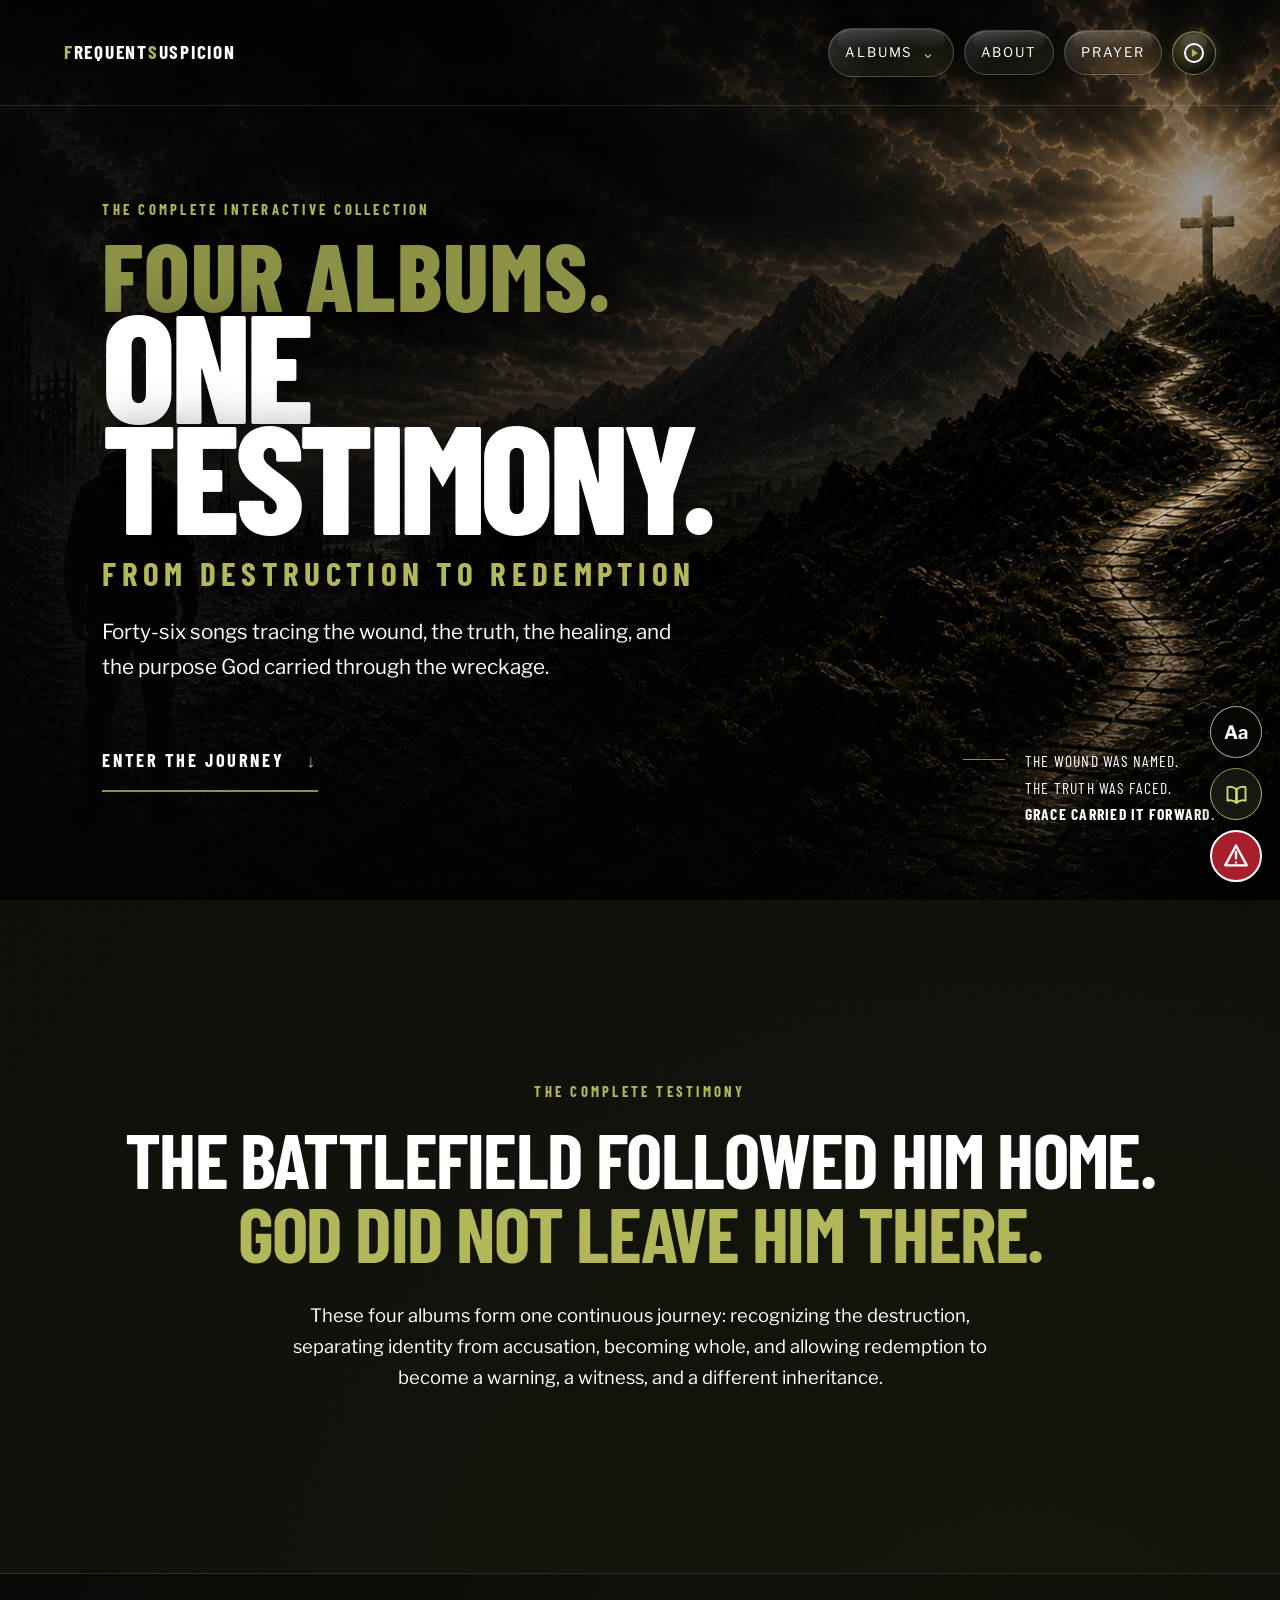
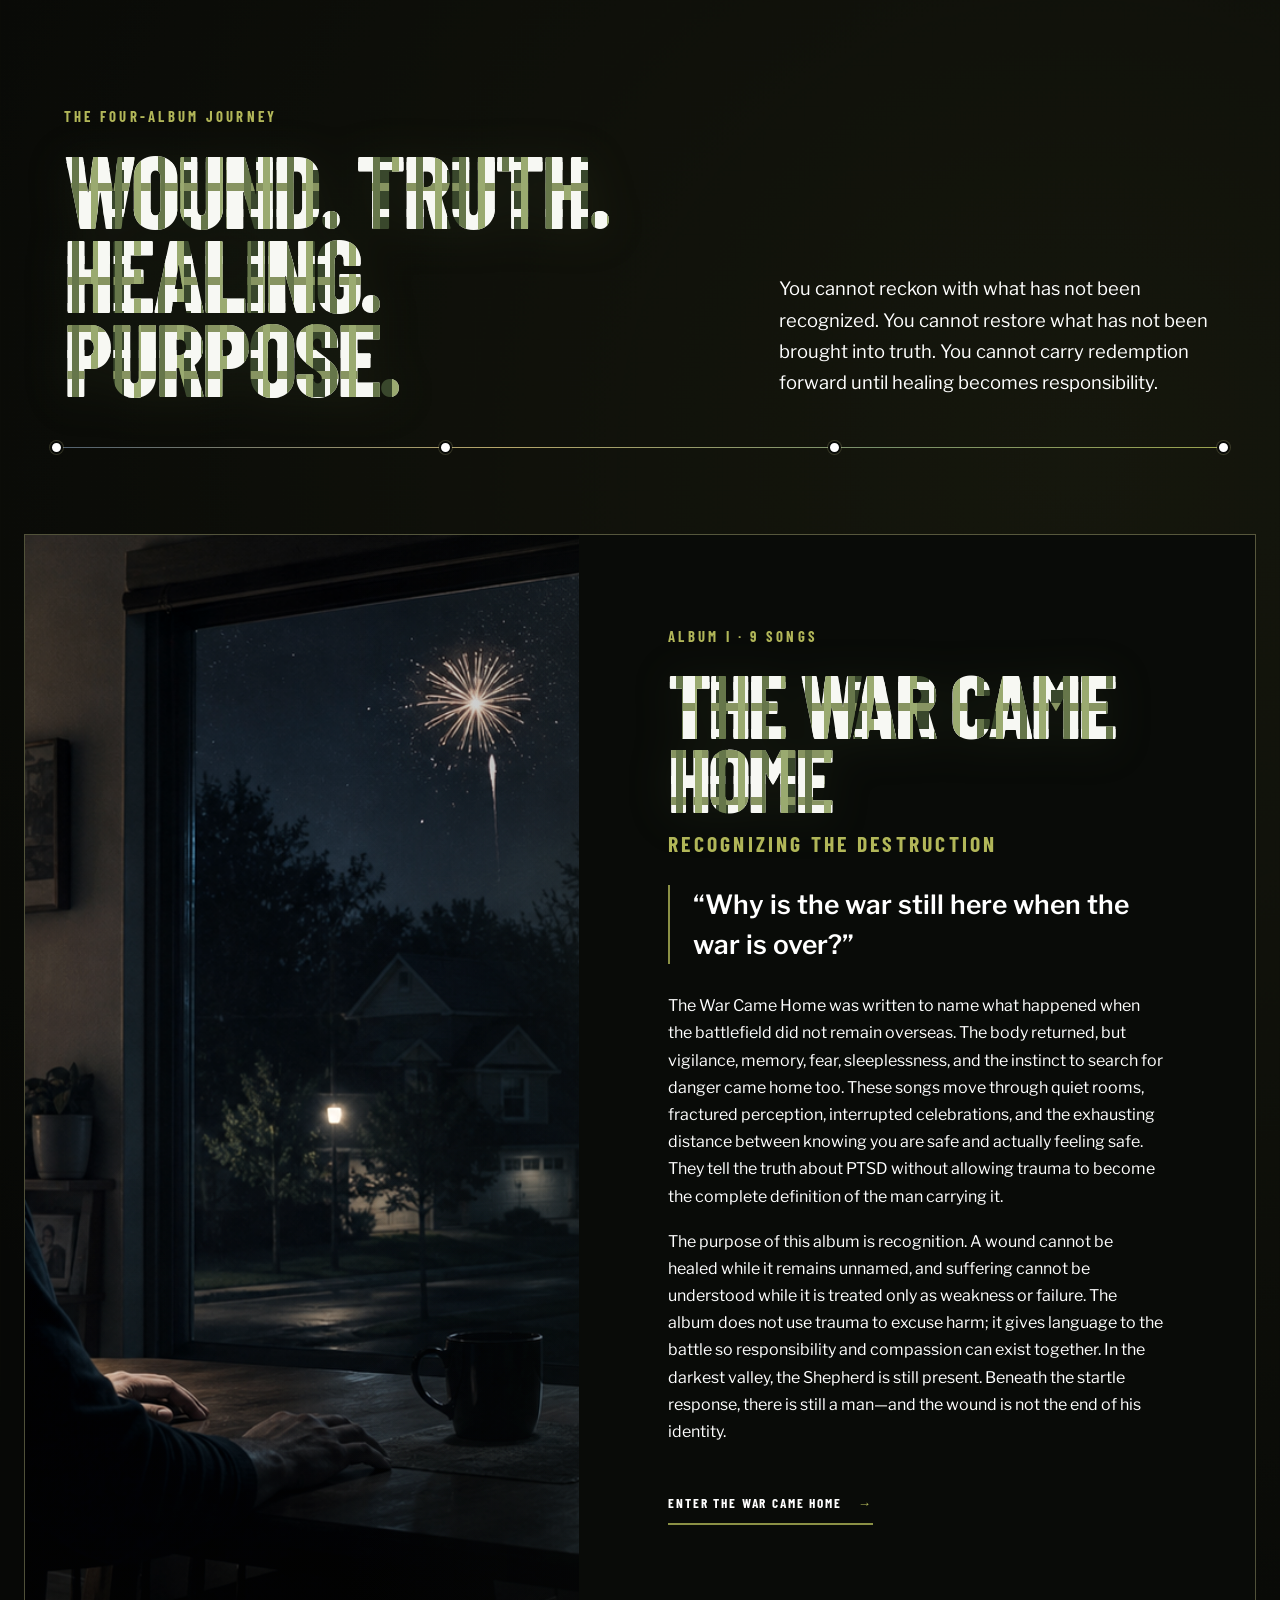
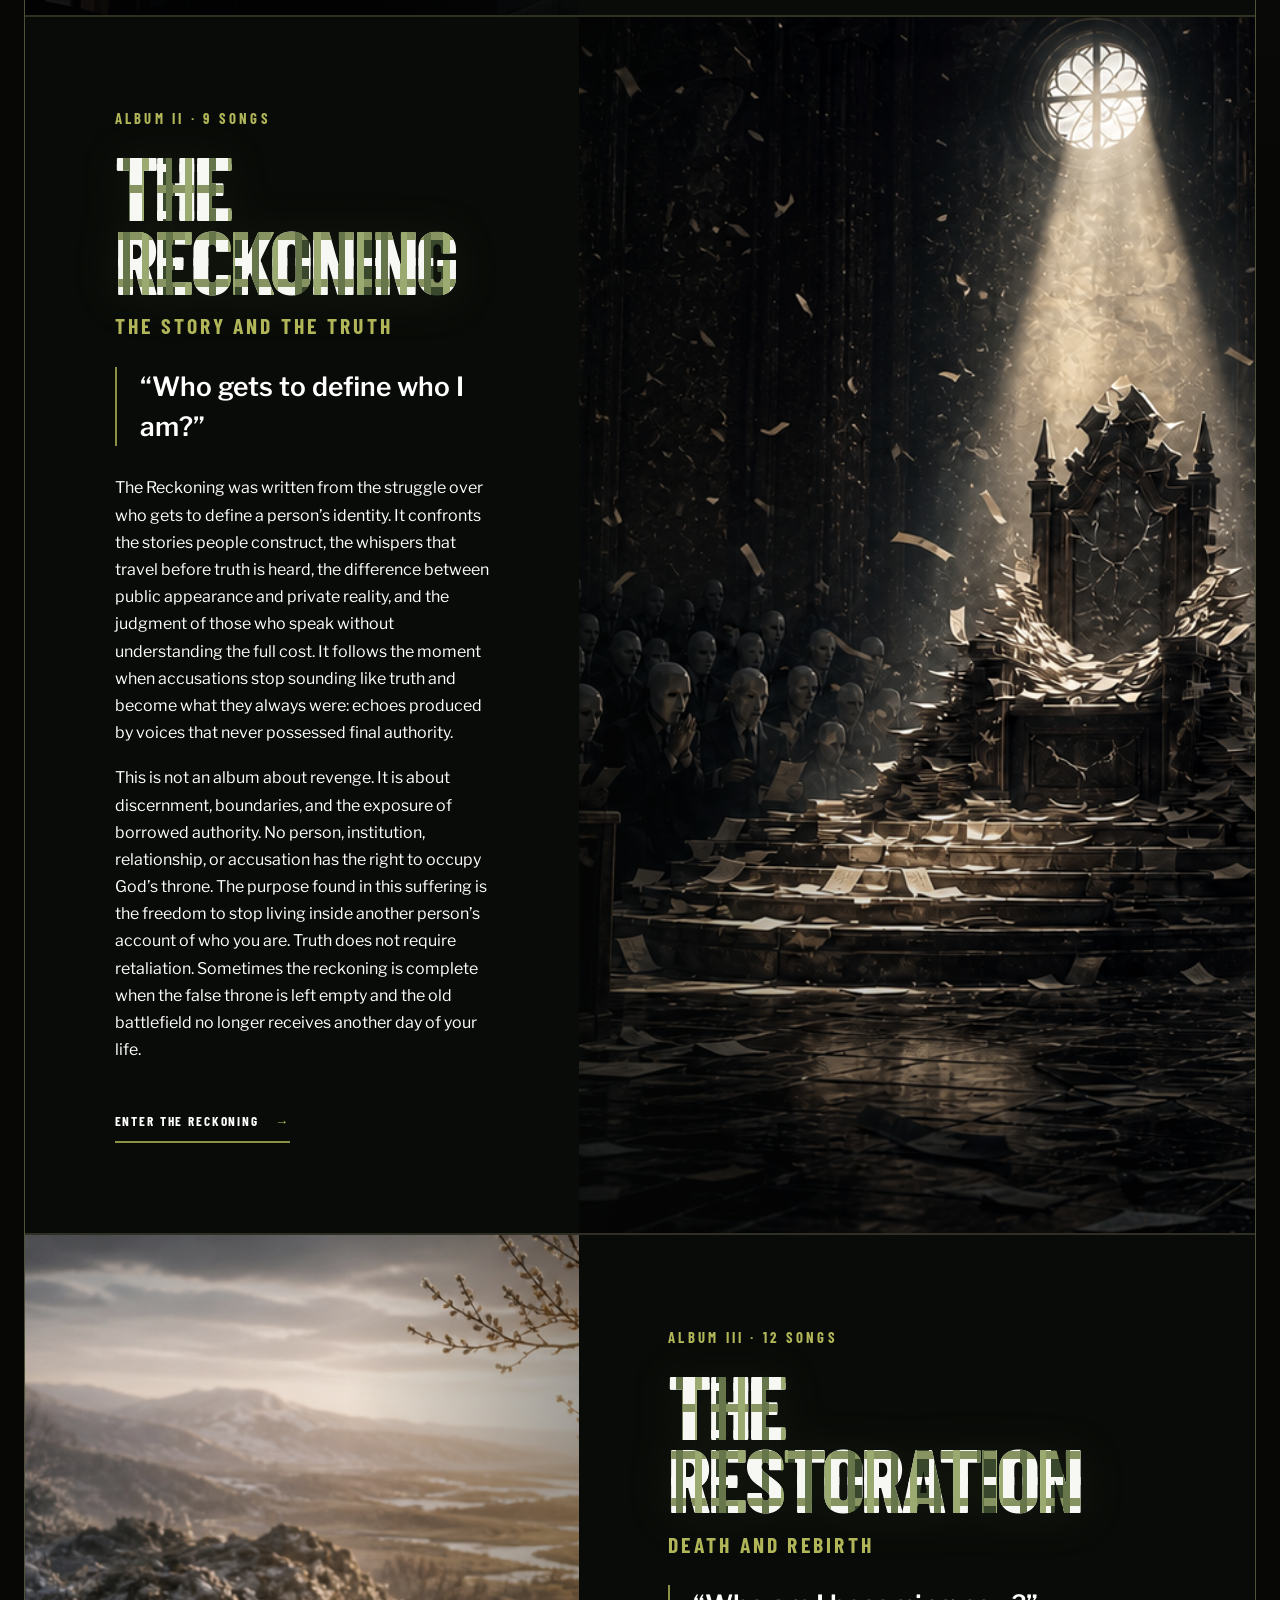
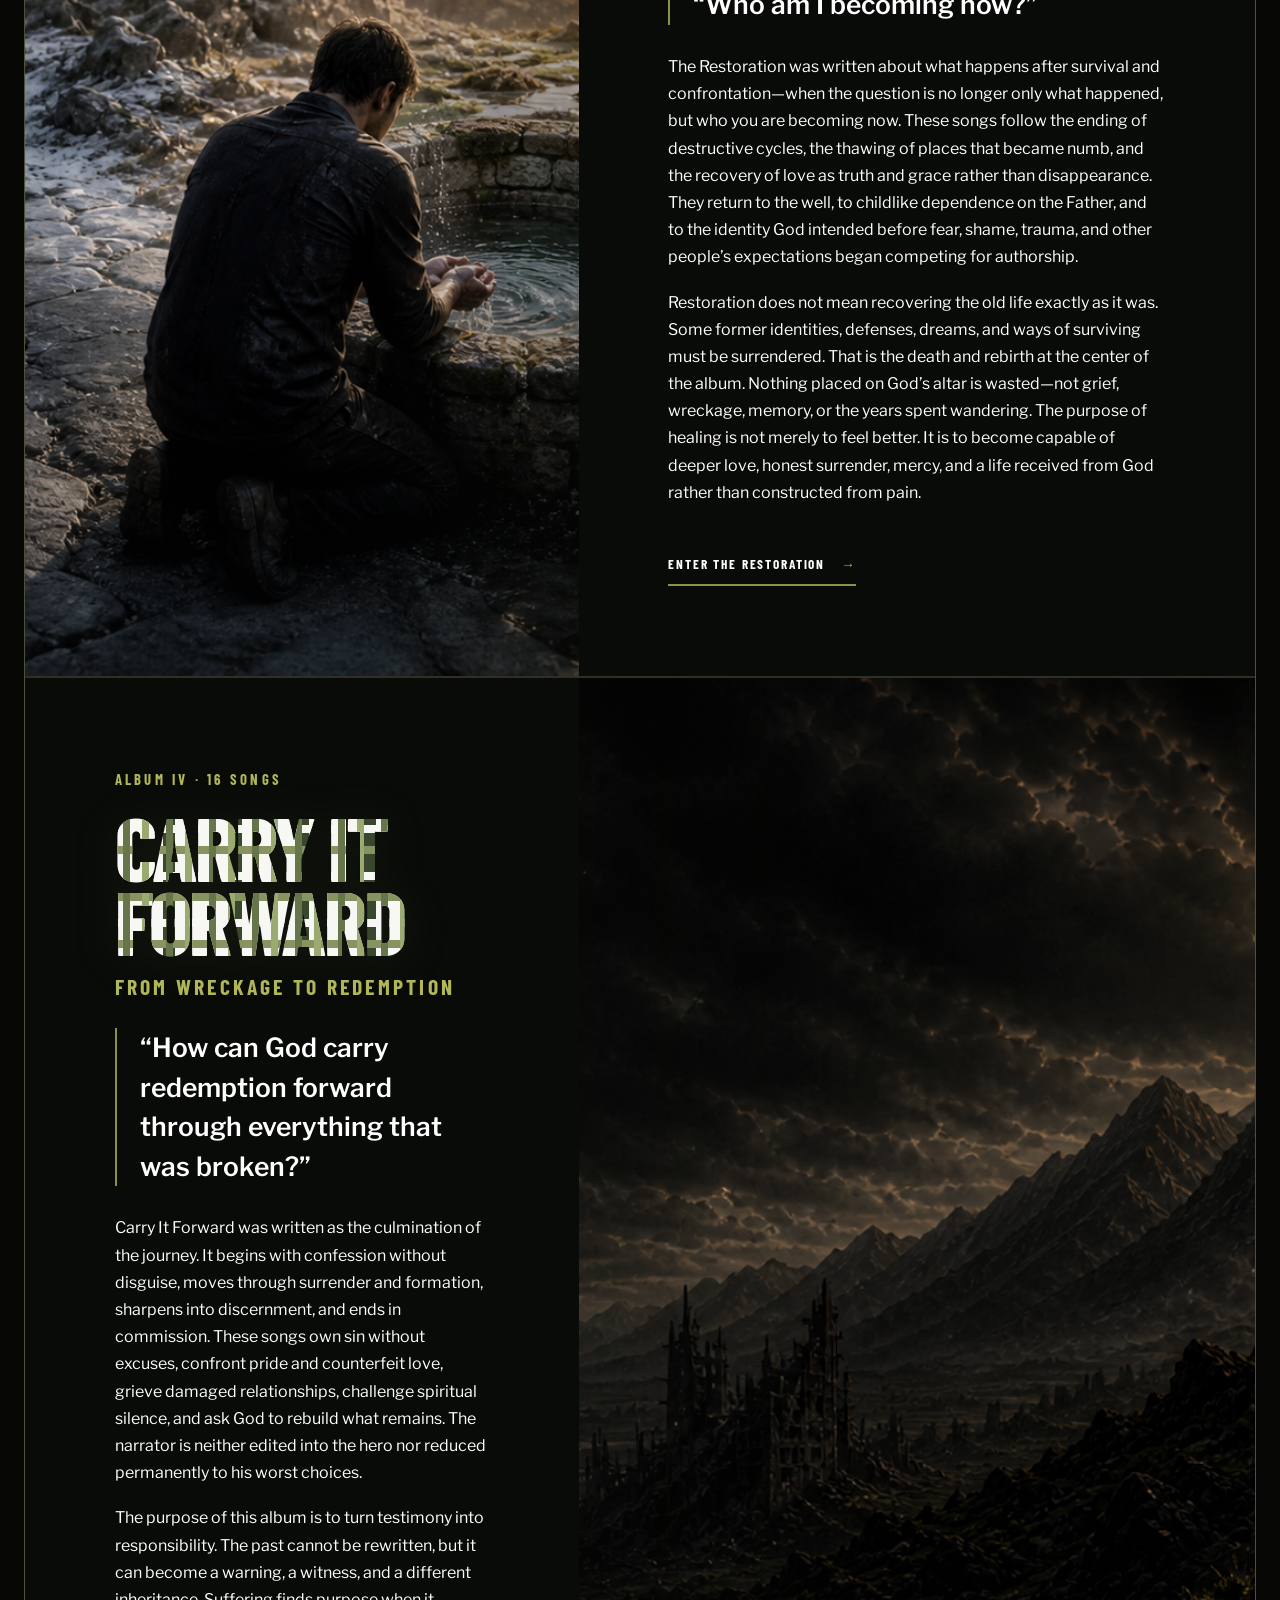
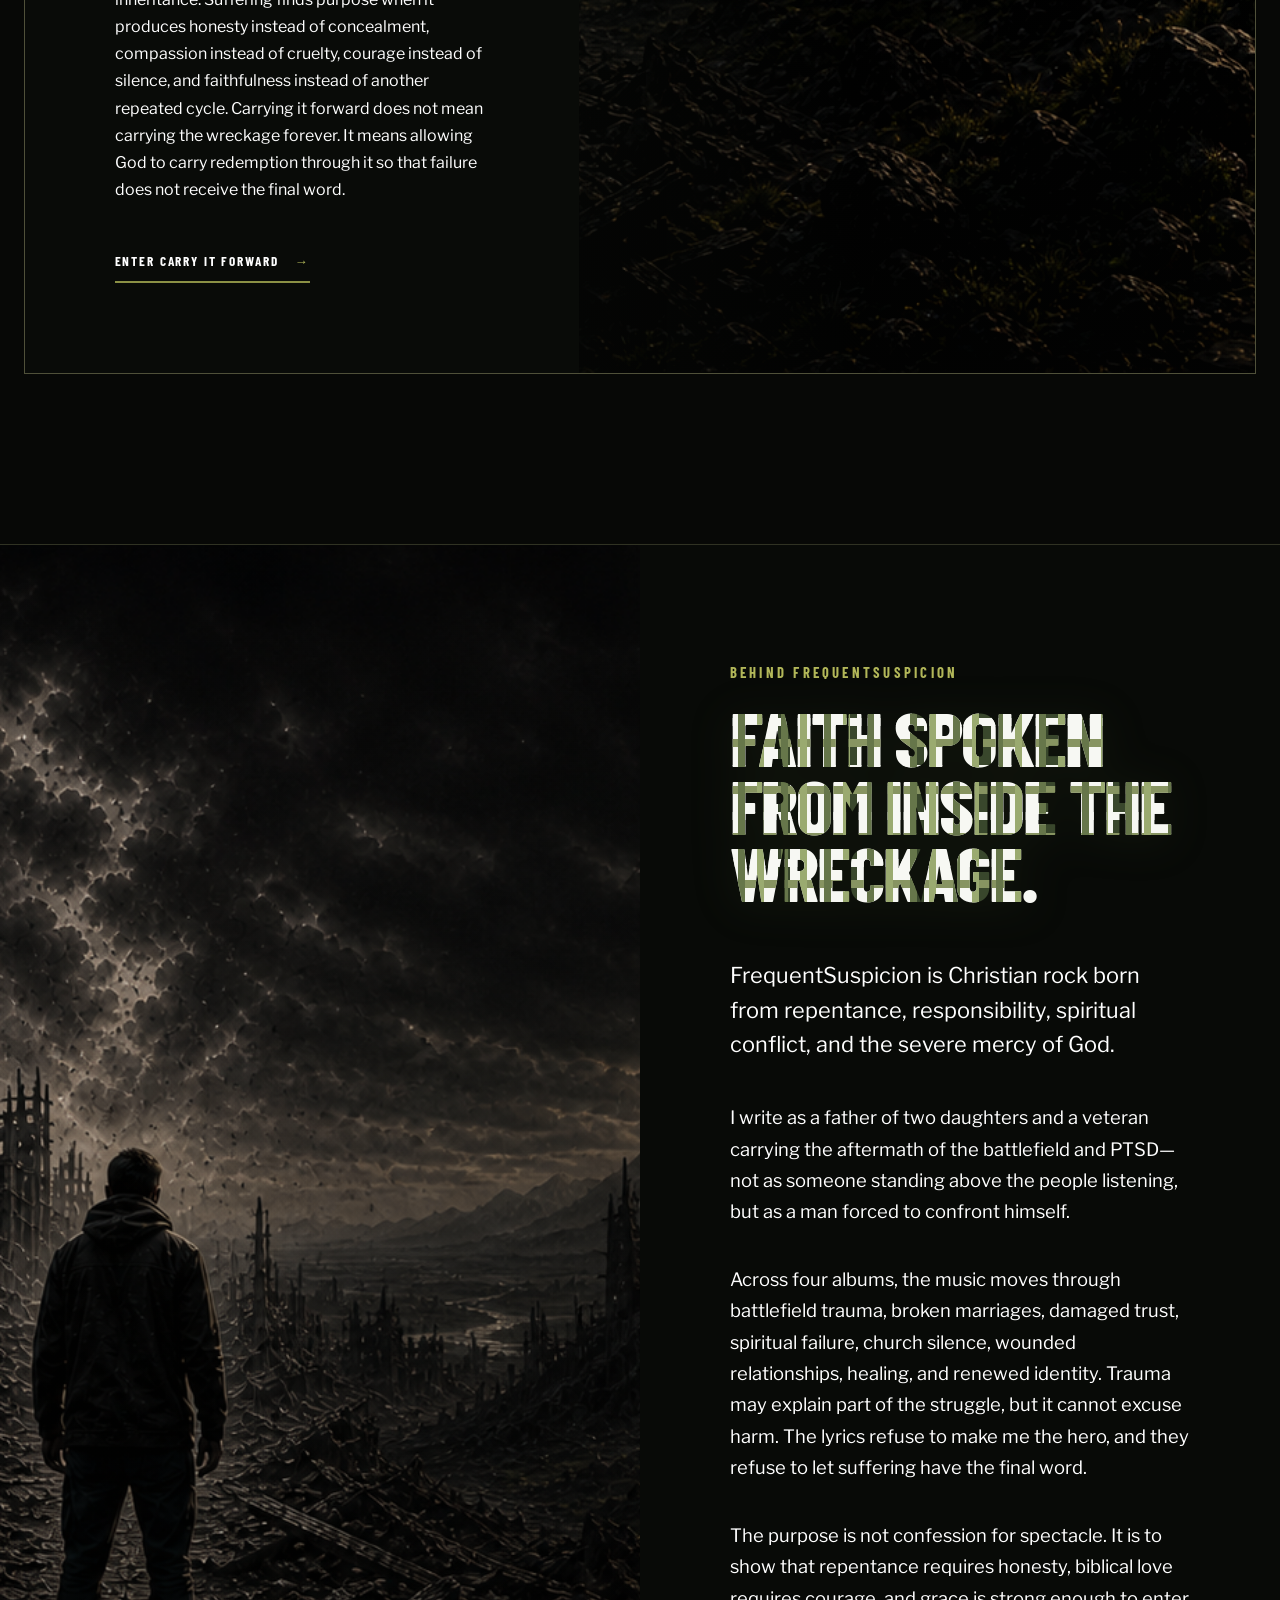
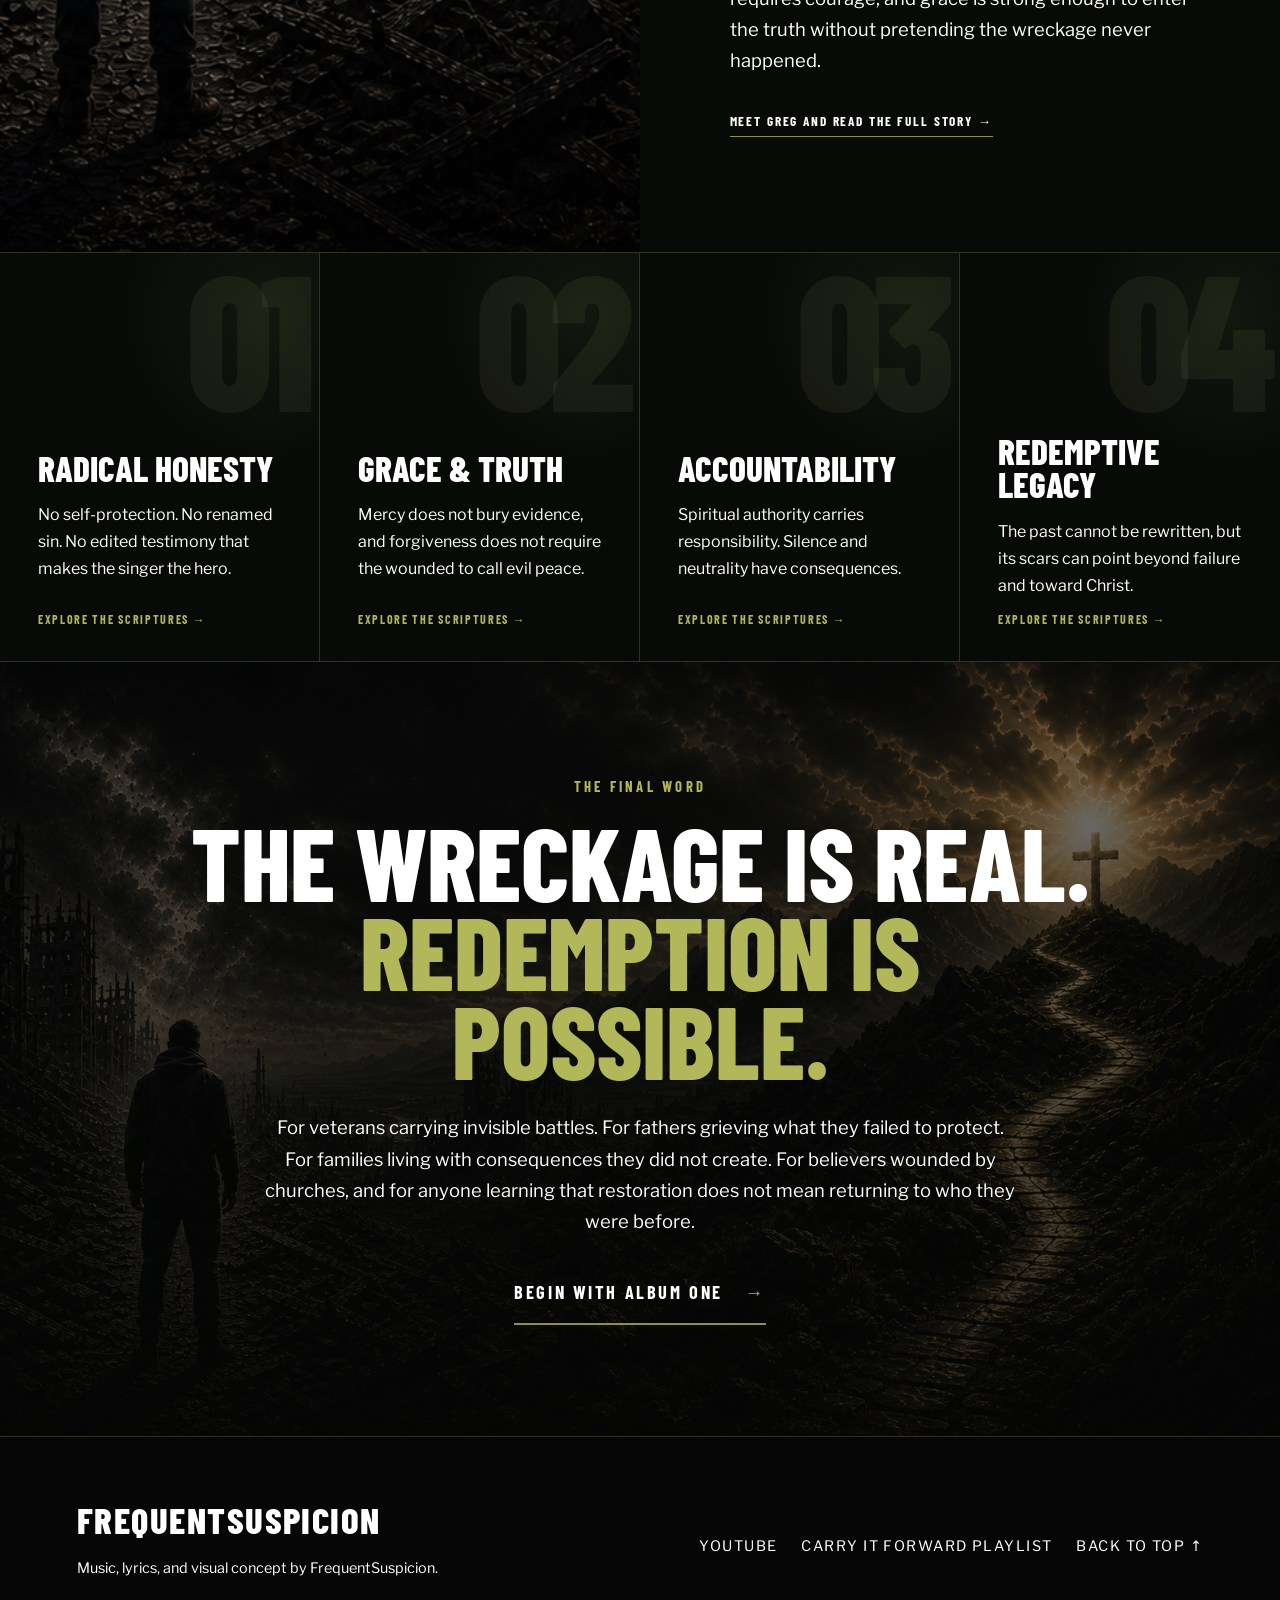
==== index.html @ fa533a35 "Add interactive Scripture pillars and camo typography" ====
<!doctype html>
<html lang="en">
<head>
  <meta charset="utf-8">
  <meta name="viewport" content="width=device-width, initial-scale=1, viewport-fit=cover">
  <!-- Google tag (gtag.js) -->
  <script async src="https://www.googletagmanager.com/gtag/js?id=G-CHECHVWGVV"></script>
  <script>
    window.dataLayer = window.dataLayer || [];
    function gtag(){dataLayer.push(arguments);}
    gtag('js', new Date());

    gtag('config', 'G-CHECHVWGVV');
  </script>
  <meta name="theme-color" content="#090b08">
  <meta name="mobile-web-app-capable" content="yes">
  <meta name="apple-mobile-web-app-capable" content="yes">
  <meta name="apple-mobile-web-app-status-bar-style" content="black-translucent">
  <meta name="apple-mobile-web-app-title" content="FrequentSuspicion">
  <meta name="description" content="The complete four-album interactive lyric journey by FrequentSuspicion: 46 songs from destruction and reckoning to restoration and redemption.">
  <meta property="og:type" content="website">
  <meta property="og:url" content="https://edidasken.github.io/frequentsuspicion/">
  <meta property="og:title" content="FrequentSuspicion — Four Albums. One Testimony.">
  <meta property="og:description" content="Watch, listen, and read the complete 46-song journey from the war that came home to a testimony carried forward.">
  <meta property="og:image" content="https://edidasken.github.io/frequentsuspicion/assets/og-four-album-journey.png">
  <meta property="og:image:width" content="1200">
  <meta property="og:image:height" content="640">
  <meta name="twitter:card" content="summary_large_image">
  <meta name="twitter:title" content="FrequentSuspicion — Four Albums. One Testimony.">
  <meta name="twitter:description" content="The complete interactive journey through destruction, truth, restoration, and redemption.">
  <meta name="twitter:image" content="https://edidasken.github.io/frequentsuspicion/assets/og-four-album-journey.png">
  <title>FrequentSuspicion — The Complete Interactive Journey</title>
  <link rel="preconnect" href="https://fonts.googleapis.com">
  <link rel="preconnect" href="https://fonts.gstatic.com" crossorigin>
  <link href="https://fonts.googleapis.com/css2?family=Barlow+Condensed:wght@500;600;700;800&family=Libre+Franklin:ital,wght@0,400;0,500;0,600;1,400&display=swap" rel="stylesheet">
  <link rel="manifest" href="manifest.webmanifest">
  <link rel="apple-touch-icon" href="assets/icons/apple-touch-icon.png">
  <link rel="icon" type="image/png" sizes="32x32" href="assets/icons/favicon-32.png">
  <link rel="stylesheet" href="styles.css?v=20260807-7">
</head>
<body>
  <div class="grain" aria-hidden="true"></div>

  <header class="hero" id="top">
    <div class="hero-art" aria-hidden="true"></div>
    <nav class="topbar" aria-label="Primary navigation">
      <a class="wordmark" href="#top"><span>F</span>requent<span>S</span>uspicion</a>
      <div class="nav-links">
        <details class="nav-albums">
          <summary>Albums <span aria-hidden="true">⌄</span></summary>
          <div class="nav-album-menu">
            <a href="index.html#journey"><span>Overview</span>Complete Journey</a>
            <a href="album.html#the-war-came-home" data-nav-album="the-war-came-home"><span>Album I</span>The War Came Home</a>
            <a href="album.html#the-reckoning" data-nav-album="the-reckoning"><span>Album II</span>The Reckoning</a>
            <a href="album.html#the-restoration" data-nav-album="the-restoration"><span>Album III</span>The Restoration</a>
            <a href="album.html#carry-it-forward" data-nav-album="carry-it-forward"><span>Album IV</span>Carry It Forward</a>
          </div>
        </details>
        <a href="about.html">About</a>
        <button type="button" data-open-prayer>Prayer</button>
        <a class="youtube-music-icon" href="https://www.youtube.com/@FrequentSuspicion" target="_blank" rel="noreferrer" aria-label="Visit FrequentSuspicion on YouTube" title="Visit FrequentSuspicion on YouTube"><span aria-hidden="true"></span></a>
      </div>
    </nav>

    <div class="hero-copy">
      <p class="eyebrow">The complete interactive collection</p>
      <h1><span>Four Albums.</span>One Testimony.</h1>
      <p class="subtitle">From Destruction to Redemption</p>
      <p class="hero-deck">Forty-six songs tracing the wound, the truth, the healing, and the purpose God carried through the wreckage.</p>
      <a class="primary-action" href="#journey">Enter the journey <span aria-hidden="true">↓</span></a>
    </div>

    <div class="hero-quote">
      <span class="quote-line"></span>
      <p>The wound was named.<br>The truth was faced.<br><strong>Grace carried it forward.</strong></p>
    </div>
  </header>

  <main>
    <section class="manifesto">
      <p class="eyebrow">The complete testimony</p>
      <h2>The battlefield followed him home.<br><em>God did not leave him there.</em></h2>
      <p>These four albums form one continuous journey: recognizing the destruction, separating identity from accusation, becoming whole, and allowing redemption to become a warning, a witness, and a different inheritance.</p>
    </section>

    <section class="album-journey" id="journey">
      <div class="section-intro journey-intro">
        <div>
          <p class="eyebrow">The four-album journey</p>
          <h2>Wound. Truth.<br>Healing. Purpose.</h2>
        </div>
        <p>You cannot reckon with what has not been recognized. You cannot restore what has not been brought into truth. You cannot carry redemption forward until healing becomes responsibility.</p>
      </div>
      <div class="journey-line" aria-hidden="true"><span></span><span></span><span></span><span></span></div>
      <div class="album-chapters" id="album-chapters"></div>
    </section>

    <section class="story" id="story">
      <div class="story-art" aria-hidden="true"></div>
      <div class="story-copy">
        <p class="eyebrow">Behind FrequentSuspicion</p>
        <h2>Faith spoken from inside the wreckage.</h2>
        <p class="lead">FrequentSuspicion is Christian rock born from repentance, responsibility, spiritual conflict, and the severe mercy of God.</p>
        <p>I write as a father of two daughters and a veteran carrying the aftermath of the battlefield and PTSD—not as someone standing above the people listening, but as a man forced to confront himself.</p>
        <p>Across four albums, the music moves through battlefield trauma, broken marriages, damaged trust, spiritual failure, church silence, wounded relationships, healing, and renewed identity. Trauma may explain part of the struggle, but it cannot excuse harm. The lyrics refuse to make me the hero, and they refuse to let suffering have the final word.</p>
        <p>The purpose is not confession for spectacle. It is to show that repentance requires honesty, biblical love requires courage, and grace is strong enough to enter the truth without pretending the wreckage never happened.</p>
        <a class="story-link" href="about.html">Meet Greg and read the full story →</a>
      </div>
    </section>

    <section class="pillars" aria-label="The themes of FrequentSuspicion">
      <button class="pillar-card" type="button" data-pillar="honesty" data-number="01" aria-haspopup="dialog"><h3>Radical Honesty</h3><p>No self-protection. No renamed sin. No edited testimony that makes the singer the hero.</p><span>Explore the Scriptures →</span></button>
      <button class="pillar-card" type="button" data-pillar="grace" data-number="02" aria-haspopup="dialog"><h3>Grace &amp; Truth</h3><p>Mercy does not bury evidence, and forgiveness does not require the wounded to call evil peace.</p><span>Explore the Scriptures →</span></button>
      <button class="pillar-card" type="button" data-pillar="accountability" data-number="03" aria-haspopup="dialog"><h3>Accountability</h3><p>Spiritual authority carries responsibility. Silence and neutrality have consequences.</p><span>Explore the Scriptures →</span></button>
      <button class="pillar-card" type="button" data-pillar="legacy" data-number="04" aria-haspopup="dialog"><h3>Redemptive Legacy</h3><p>The past cannot be rewritten, but its scars can point beyond failure and toward Christ.</p><span>Explore the Scriptures →</span></button>
    </section>

    <section class="closing-commission">
      <div class="closing-copy">
        <p class="eyebrow">The final word</p>
        <h2>The wreckage is real.<br><span>Redemption is possible.</span></h2>
        <p>For veterans carrying invisible battles. For fathers grieving what they failed to protect. For families living with consequences they did not create. For believers wounded by churches, and for anyone learning that restoration does not mean returning to who they were before.</p>
        <a class="primary-action" href="album.html#the-war-came-home">Begin with Album One <span aria-hidden="true">→</span></a>
      </div>
    </section>
  </main>

  <footer>
    <div>
      <p class="footer-mark">FrequentSuspicion</p>
      <p>Music, lyrics, and visual concept by FrequentSuspicion.</p>
    </div>
    <div class="footer-links">
      <a href="https://www.youtube.com/@FrequentSuspicion" target="_blank" rel="noreferrer">YouTube</a>
      <a href="https://music.youtube.com/playlist?list=PLYnXteIAoUN8" target="_blank" rel="noreferrer">Carry It Forward playlist</a>
      <a href="#top">Back to top ↑</a>
    </div>
  </footer>

  <div class="pillar-layer" hidden>
    <div class="pillar-backdrop" data-pillar-close></div>
    <section class="pillar-dialog" role="dialog" aria-modal="true" aria-labelledby="pillar-dialog-title" tabindex="-1">
      <header class="pillar-dialog-header">
        <div><span id="pillar-dialog-number">Pillar 01</span><h2 id="pillar-dialog-title">Radical Honesty</h2></div>
        <button type="button" data-pillar-close aria-label="Close pillar story">×</button>
      </header>
      <div class="pillar-dialog-body">
        <p class="pillar-dialog-lead" id="pillar-dialog-lead"></p>
        <div class="pillar-story" id="pillar-story"></div>
        <div class="pillar-verses" id="pillar-verses"></div>
        <p class="esv-notice">Scripture quotations marked ESV are from the ESV® Bible, copyright © 2001 by Crossway. Used by permission. All rights reserved.</p>
      </div>
    </section>
  </div>

  <div class="reader-dock" aria-label="Reading and safety tools">
    <div class="reader-size-control">
      <button class="reader-size-trigger" type="button" aria-label="Change text size" aria-expanded="false" aria-controls="reader-size-menu">Aa</button>
      <div class="reader-size-menu" id="reader-size-menu" role="menu" aria-label="Text size" hidden>
        <button type="button" role="menuitemradio" data-reader-scale="0.92">Smaller</button>
        <button type="button" role="menuitemradio" data-reader-scale="1">Default</button>
        <button type="button" role="menuitemradio" data-reader-scale="1.08">Large</button>
        <button type="button" role="menuitemradio" data-reader-scale="1.16">XL</button>
        <button type="button" role="menuitemradio" data-reader-scale="1.24">XXL</button>
        <button type="button" role="menuitemradio" data-reader-scale="1.32">XXXL</button>
      </div>
    </div>
    <button class="care-trigger" type="button" aria-label="Open biblical counseling and apologetics" title="Biblical Counseling &amp; Apologetics" aria-haspopup="dialog" aria-expanded="false">
      <svg viewBox="0 0 24 24" aria-hidden="true"><path d="M4 5.5c2.8-.8 5.5-.2 8 1.8v12c-2.5-2-5.2-2.6-8-1.8v-12Z"/><path d="M20 5.5c-2.8-.8-5.5-.2-8 1.8v12c2.5-2 5.2-2.6 8-1.8v-12Z"/><path d="M12 7.3v12.2"/></svg>
    </button>
    <button class="signs-trigger" type="button" aria-label="Know the signs of abuse" title="Know the Signs" aria-haspopup="dialog" aria-expanded="false">
      <svg viewBox="0 0 24 24" aria-hidden="true"><path d="M12 3 2.8 20h18.4L12 3Z"/><path d="M12 8.2v5.9M12 17.5v.1"/></svg>
    </button>
  </div>

  <div class="care-layer" hidden>
    <div class="care-backdrop" data-care-close></div>
    <section class="care-dialog" role="dialog" aria-modal="true" aria-labelledby="care-title" tabindex="-1">
      <header class="care-header">
        <div>
          <span>Scripture-centered help</span>
          <h2 id="care-title">Counsel &amp; Defense</h2>
        </div>
        <button class="care-close" type="button" data-care-close aria-label="Close counseling and apologetics">×</button>
      </header>
      <div class="care-app">
        <div class="care-toolbar">
          <div class="care-tabs" role="tablist" aria-label="Choose a library">
            <button type="button" role="tab" id="care-tab-counseling" aria-controls="care-library" aria-selected="true" data-care-mode="counseling">Biblical Counseling</button>
            <button type="button" role="tab" id="care-tab-apologetics" aria-controls="care-library" aria-selected="false" data-care-mode="apologetics">Apologetics</button>
          </div>
          <label class="care-search">
            <span class="sr-only">Search this library</span>
            <svg viewBox="0 0 24 24" aria-hidden="true"><circle cx="10.8" cy="10.8" r="6.8"/><path d="m16 16 4.2 4.2"/></svg>
            <input type="search" data-care-search placeholder="Search counseling topics…" autocomplete="off">
          </label>
        </div>
        <div class="care-notice" data-care-notice>
          <strong>Biblical counsel for real life.</strong>
          <span>Explore a topic, read Scripture in context, and identify a faithful next step.</span>
        </div>
        <div class="care-layout" id="care-library" role="tabpanel" aria-labelledby="care-tab-counseling">
          <aside class="care-catalog" aria-label="Library topics">
            <div class="care-catalog-meta"><span data-care-count>Loading library…</span><button type="button" data-care-clear hidden>Clear search</button></div>
            <div class="care-list" data-care-list></div>
          </aside>
          <article class="care-detail" data-care-detail aria-live="polite"></article>
        </div>
      </div>
    </section>
  </div>

  <div class="signs-layer" hidden>
    <div class="signs-backdrop" data-signs-close></div>
    <section class="signs-dialog" role="dialog" aria-modal="true" aria-labelledby="signs-title" tabindex="-1">
      <header class="signs-header">
        <div><span>Safety guide</span><h2 id="signs-title">Know the Signs</h2></div>
        <button class="signs-close" type="button" data-signs-close aria-label="Close safety guide">×</button>
      </header>
      <div class="signs-body">
        <p class="signs-intro">Abuse is not only physical. It can be a pattern of behaviors used to gain or maintain power and control over another person.</p>
        <aside class="urgent-help" aria-label="Immediate help">
          <strong>If you may be in danger</strong>
          <p>Call <a href="tel:911">911</a> for immediate danger. Call or text <a href="tel:988">988</a> for a mental-health or suicide crisis. The National Domestic Violence Hotline is available at <a href="tel:18007997233">800-799-SAFE (7233)</a>, by texting <strong>START</strong> to <a href="sms:88788">88788</a>, or through <a href="https://www.thehotline.org/" target="_blank" rel="noreferrer">TheHotline.org</a>.</p>
          <p class="device-warning">If your device may be monitored, use a safer device when possible and clear your browsing history only if doing so will not increase risk.</p>
        </aside>
        <div class="signs-grid">
          <article><span>01</span><h3>Control</h3><p>Making decisions for you, controlling where you go, what you wear, your medical care, work, faith, or daily choices.</p></article>
          <article><span>02</span><h3>Isolation</h3><p>Separating you from family, friends, support, transportation, money, communication, or sources of independence.</p></article>
          <article><span>03</span><h3>Humiliation</h3><p>Insults, public or private degradation, constant blame, denying your reality, or using shame to keep you compliant.</p></article>
          <article><span>04</span><h3>Monitoring</h3><p>Demanding passwords, tracking your location, reading messages, repeated accusations, stalking, or constant check-ins.</p></article>
          <article><span>05</span><h3>Intimidation</h3><p>Threats, weapons, frightening gestures, destroying property, harming pets, reckless driving, or threats involving children.</p></article>
          <article><span>06</span><h3>Coercion</h3><p>Pressuring or forcing sexual activity, withholding necessities, controlling finances, or punishing you for saying no.</p></article>
        </div>
        <section class="trauma-note">
          <span>Trauma is real—and help is available</span>
          <h3>PTSD can keep the nervous system on alert.</h3>
          <p>Intrusive memories, avoidance, changes in mood or beliefs, and feeling constantly on guard can be trauma responses. They deserve care from a qualified professional. Trauma can explain a struggle, but it does not excuse harming or controlling another person.</p>
        </section>
        <section class="support-note">
          <h3>If you recognize these signs</h3>
          <p>You do not have to confront anyone or decide everything today. Consider speaking privately with a trained advocate, documenting only when it is safe, and making a personalized safety plan. If you are supporting someone else, listen without blame, respect their choices, and help them connect with expert support.</p>
          <div class="official-resources">
            <a href="https://www.thehotline.org/identify-abuse/domestic-abuse-warning-signs/" target="_blank" rel="noreferrer">Domestic abuse warning signs ↗</a>
            <a href="https://safety-plan.thehotline.org/" target="_blank" rel="noreferrer">Create a safety plan ↗</a>
            <a href="https://www.ptsd.va.gov/understand/what/ptsd_basics.asp" target="_blank" rel="noreferrer">VA PTSD information ↗</a>
          </div>
        </section>
        <p class="signs-disclaimer">This guide provides general education, not a diagnosis, legal advice, or emergency services.</p>
      </div>
    </section>
  </div>

  <script src="analytics.js?v=1" defer></script>
  <script src="app.js?v=20260807-3" defer></script>
  <script src="pillars.js?v=2" defer></script>
  <script type="module" src="care.js?v=20260802-1"></script>
  <script src="accessibility.js?v=2" defer></script>
  <script src="pwa.js?v=2" defer></script>
</body>
</html>
---- styles.css ----
:root {
  --ink: #090b08;
  --ink-soft: #10130e;
  --bone: #fff;
  --bone-dim: #fff;
  --olive: #8b9145;
  --olive-bright: #b2b759;
  --gold: #d5ad59;
  --line: rgba(192, 190, 137, .22);
  --display: "Barlow Condensed", Impact, sans-serif;
  --body: "Libre Franklin", system-ui, sans-serif;
  --reader-scale: 1;
}

* { box-sizing: border-box; }
html { scroll-behavior: smooth; background: var(--ink); }
body { margin: 0; max-width: 100%; overflow-x: hidden; overflow-x: clip; color: #fff; background: var(--ink); font-family: var(--body); font-size: calc(1.15rem * var(--reader-scale)); line-height: 1.7; }
body.dialog-open { overflow: hidden; }
a { color: inherit; }
img, picture, video, iframe { max-width: 100%; }
img, video { height: auto; }
[hidden] { display: none !important; }
.grain { position: fixed; inset: 0; opacity: .14; pointer-events: none; z-index: 20; mix-blend-mode: soft-light; background-image: url("data:image/svg+xml,%3Csvg viewBox='0 0 220 220' xmlns='http://www.w3.org/2000/svg'%3E%3Cfilter id='n'%3E%3CfeTurbulence type='fractalNoise' baseFrequency='.78' numOctaves='3' stitchTiles='stitch'/%3E%3C/filter%3E%3Crect width='100%25' height='100%25' filter='url(%23n)' opacity='.6'/%3E%3C/svg%3E"); }

.hero { min-height: 100svh; position: relative; overflow: hidden; display: grid; align-items: end; isolation: isolate; background: #050605; }
.hero-art { position: absolute; inset: 0; z-index: -2; background: url("assets/artwork/carry-it-forward-site-textless.png") center 43% / cover no-repeat; filter: saturate(.82) contrast(1.04); transform: scale(1.012); }
.hero::before { content: ""; position: absolute; inset: 0; z-index: -1; background: linear-gradient(90deg, rgba(3,4,3,.88) 0%, rgba(3,4,3,.42) 44%, rgba(3,4,3,.18) 72%), linear-gradient(0deg, rgba(3,4,3,.84) 0%, transparent 43%, rgba(3,4,3,.45) 100%); }
.topbar { position: absolute; top: 0; left: 0; right: 0; display: flex; justify-content: space-between; align-items: center; padding: 28px clamp(24px, 5vw, 80px); border-bottom: 1px solid rgba(255,255,255,.12); z-index: 2; }
.wordmark { text-decoration: none; font-family: var(--display); text-transform: uppercase; letter-spacing: .09em; font-weight: 700; font-size: 1.21rem; }
.wordmark span { color: var(--olive-bright); }
.nav-links { display: flex; align-items: center; gap: 10px; font-size: .83rem; text-transform: uppercase; letter-spacing: .14em; }
.nav-links a, .nav-links button, .nav-albums > summary { position: relative; min-height: 44px; display: inline-flex; align-items: center; justify-content: center; overflow: hidden; border: 1px solid rgba(255,255,255,.2); border-radius: 999px; padding: 10px 16px; background: linear-gradient(145deg, rgba(255,255,255,.15), rgba(255,255,255,.045) 46%, rgba(139,145,69,.1)); color: inherit; text-decoration: none; opacity: 1; box-shadow: inset 0 1px 0 rgba(255,255,255,.22), inset 0 -1px 0 rgba(0,0,0,.18), 0 8px 24px rgba(0,0,0,.16); -webkit-backdrop-filter: blur(14px) saturate(1.35); backdrop-filter: blur(14px) saturate(1.35); cursor: pointer; font: inherit; text-transform: inherit; letter-spacing: inherit; transition: color .2s ease, border-color .2s ease, background .2s ease, box-shadow .2s ease, transform .2s ease; }
.nav-links a::before, .nav-links button::before, .nav-albums > summary::before { content: ""; position: absolute; inset: 1px 8px auto; height: 42%; border-radius: inherit; pointer-events: none; background: linear-gradient(180deg, rgba(255,255,255,.14), transparent); }
.nav-links a:hover, .nav-links button:hover, .nav-albums > summary:hover, .nav-albums[open] > summary { color: var(--olive-bright); border-color: rgba(210,216,116,.58); background: linear-gradient(145deg, rgba(255,255,255,.2), rgba(139,145,69,.12) 52%, rgba(139,145,69,.2)); box-shadow: inset 0 1px 0 rgba(255,255,255,.3), 0 10px 28px rgba(0,0,0,.24), 0 0 20px rgba(178,183,89,.1); transform: translateY(-1px); }
.nav-links a:active, .nav-links button:active, .nav-albums > summary:active { transform: translateY(1px) scale(.98); }
.nav-links a:focus-visible, .nav-links button:focus-visible, .nav-albums > summary:focus-visible { outline: 2px solid var(--olive-bright); outline-offset: 3px; }
.nav-links a[aria-current="page"] { color: var(--olive-bright); border-color: rgba(210,216,116,.48); background: linear-gradient(145deg, rgba(255,255,255,.18), rgba(139,145,69,.17)); }
.nav-albums { position: relative; }
.nav-albums > summary { list-style: none; gap: 8px; }
.nav-albums > summary::-webkit-details-marker { display: none; }
.nav-albums > summary span { color: var(--olive-bright); font-size: 1rem; transition: transform .2s ease; }
.nav-albums[open] > summary span { transform: rotate(180deg); }
.nav-album-menu { width: 300px; position: absolute; top: calc(100% + 12px); left: 0; overflow: hidden; border: 1px solid rgba(192,190,137,.35); border-radius: 16px; background: rgba(8,10,7,.97); box-shadow: 0 24px 70px rgba(0,0,0,.58); -webkit-backdrop-filter: blur(18px); backdrop-filter: blur(18px); }
.nav-links .nav-album-menu a { min-height: 62px; display: flex; flex-direction: column; align-items: flex-start; justify-content: center; gap: 3px; overflow: visible; padding: 12px 18px; border: 0; border-bottom: 1px solid var(--line); border-radius: 0; background: transparent; box-shadow: none; transform: none; font: 700 .92rem/1.15 var(--display); letter-spacing: .06em; }
.nav-links .nav-album-menu a:last-child { border-bottom: 0; }
.nav-links .nav-album-menu a::before { display: none; }
.nav-links .nav-album-menu a span { color: var(--olive-bright); font-size: .64rem; letter-spacing: .18em; }
.nav-links .nav-album-menu a:hover, .nav-links .nav-album-menu a[aria-current="page"] { color: var(--bone); background: rgba(139,145,69,.16); box-shadow: inset 3px 0 var(--olive-bright); transform: none; }
.nav-links .youtube-music-icon { width: 44px; height: 44px; min-height: 44px; flex: 0 0 44px; display: grid; place-items: center; margin: 0; padding: 0; border: 1px solid rgba(192,190,137,.55); border-radius: 50%; opacity: 1; background: radial-gradient(circle at 40% 28%, rgba(255,255,255,.18), rgba(139,145,69,.24) 36%, rgba(8,10,7,.72) 72%); box-shadow: inset 0 1px 0 rgba(255,255,255,.2), 0 8px 24px rgba(0,0,0,.2), 0 0 0 4px rgba(139,145,69,.06); transition: border-color .2s ease, background .2s ease, transform .2s ease; }
.nav-links .youtube-music-icon::before { inset: 2px 8px auto; }
.nav-links .youtube-music-icon:hover { border-color: var(--olive-bright); background: radial-gradient(circle at 40% 28%, rgba(255,255,255,.24), rgba(176,184,78,.35) 38%, rgba(8,10,7,.82) 74%); transform: translateY(-1px); }
.youtube-music-icon span { width: 20px; height: 20px; position: relative; display: block; border: 2px solid var(--bone); border-radius: 50%; }
.youtube-music-icon span::after { content: ""; position: absolute; top: 50%; left: 52%; width: 0; height: 0; border-top: 4px solid transparent; border-bottom: 4px solid transparent; border-left: 6px solid var(--olive-bright); transform: translate(-35%, -50%); }
.hero-copy { width: min(780px, 88vw); padding: 150px 0 clamp(72px, 12vh, 130px) clamp(24px, 8vw, 130px); }
.eyebrow { margin: 0 0 18px; color: var(--olive-bright); font-family: var(--display); text-transform: uppercase; letter-spacing: .22em; font-weight: 700; font-size: .92rem; }
.hero h1 { margin: 0; font: 800 clamp(5rem, 12vw, 10rem)/.72 var(--display); letter-spacing: -.035em; text-transform: uppercase; text-shadow: 0 8px 50px rgba(0,0,0,.55); }
.hero h1 span { display: block; color: var(--olive); -webkit-text-stroke: 0; font-size: .62em; letter-spacing: .01em; }
.subtitle { margin: 24px 0 0; font: 700 clamp(1.32rem, 2.75vw, 2.07rem)/1.2 var(--display); color: var(--olive-bright); text-transform: uppercase; letter-spacing: .16em; }
.hero-deck { max-width: 590px; color: #fff; font-size: clamp(1.09rem, 1.95vw, 1.29rem); }
.primary-action { display: inline-flex; gap: 22px; align-items: center; margin-top: 26px; padding: 14px 0; color: var(--bone); text-decoration: none; font-family: var(--display); text-transform: uppercase; letter-spacing: .14em; font-weight: 700; border-bottom: 2px solid var(--olive); }
.primary-action[type="button"] { border: 0; border-bottom: 2px solid var(--olive); background: transparent; cursor: pointer; font-size: .83rem; }
.primary-action span { color: var(--olive-bright); }
.hero-quote { position: absolute; right: clamp(24px, 5vw, 80px); bottom: clamp(38px, 8vh, 90px); display: flex; gap: 20px; align-items: flex-start; color: #fff; font-family: var(--display); text-transform: uppercase; letter-spacing: .08em; font-size: .98rem; }
.hero-quote p { margin: 0; }
.hero-quote strong { color: var(--bone); }
.quote-line { width: 42px; height: 1px; background: var(--olive); margin-top: 11px; }

.album-route-hero { min-height: 92svh; position: relative; overflow: hidden; display: grid; align-items: end; isolation: isolate; background: #050605; }
.album-route-hero::after { content: ""; position: absolute; inset: 0; z-index: -1; background: linear-gradient(90deg, rgba(3,4,3,.94) 0%, rgba(3,4,3,.72) 38%, rgba(3,4,3,.16) 74%), linear-gradient(0deg, rgba(3,4,3,.9), transparent 50%, rgba(3,4,3,.42)); }
.album-route-art { position: absolute; inset: 0; z-index: -2; }
.album-route-art img { width: 100%; height: 100%; object-fit: cover; object-position: center; filter: saturate(.82) contrast(1.05); }
.album-route-copy { width: min(790px, 90vw); padding: 170px 24px clamp(72px, 10vh, 115px) clamp(24px, 8vw, 130px); }
.album-route-copy h1 { max-width: 920px; margin: 0; font: 800 clamp(5rem, 12vw, 10rem)/.76 var(--display); letter-spacing: -.04em; text-transform: uppercase; text-shadow: 0 8px 50px rgba(0,0,0,.56); }
.route-back { display: inline-block; margin-bottom: 32px; color: #fff; text-decoration: none; font: 700 .78rem var(--display); text-transform: uppercase; letter-spacing: .16em; }
.route-back:hover { color: var(--olive-bright); }
.album-route-subtitle { margin: 24px 0 20px; color: var(--olive-bright); font: 700 clamp(1.15rem, 2.5vw, 1.8rem)/1.15 var(--display); text-transform: uppercase; letter-spacing: .15em; }
.album-route-copy blockquote { max-width: 690px; margin: 0; padding-left: 22px; border-left: 2px solid var(--olive); color: #fff; font: 600 clamp(1.08rem, 2vw, 1.38rem)/1.55 var(--body); }
.album-switcher { width: min(1500px, calc(100% - 48px)); margin: 0 auto; display: grid; grid-template-columns: repeat(4, 1fr); border: 1px solid var(--line); border-top: 0; background: #080a07; }
.album-switcher a { min-height: 100px; display: flex; flex-direction: column; justify-content: center; padding: 20px 26px; border-right: 1px solid var(--line); color: #fff; text-decoration: none; font: 700 1.08rem/1.15 var(--display); text-transform: uppercase; letter-spacing: .06em; transition: background .2s ease, color .2s ease; }
.album-switcher a:last-child { border-right: 0; }
.album-switcher a span { margin-bottom: 5px; color: var(--olive-bright); font-size: .68rem; letter-spacing: .18em; }
.album-switcher a:hover, .album-switcher a.active { color: var(--bone); background: rgba(139,145,69,.14); box-shadow: inset 0 -3px var(--olive-bright); }
.album-page .interactive-album { padding-top: 100px; }
.album-route-closing { min-height: 65svh; display: grid; place-content: center; justify-items: center; padding: 100px 24px; text-align: center; border-top: 1px solid var(--line); background: radial-gradient(circle at center, rgba(139,145,69,.13), transparent 42%), #070806; }
.album-route-closing h2 { margin: 0; font: 800 clamp(4rem, 9vw, 8rem)/.82 var(--display); text-transform: uppercase; }
.album-route-closing h2 span { color: var(--olive-bright); }

main { background: radial-gradient(circle at 80% 10%, rgba(105,111,55,.12), transparent 28%), var(--ink); }
.manifesto { max-width: 1100px; margin: auto; padding: clamp(90px, 14vw, 180px) 24px; text-align: center; }
.manifesto h2 { margin: 0 auto 30px; font: 700 clamp(2.6rem, 6vw, 5.8rem)/.96 var(--display); text-transform: uppercase; letter-spacing: -.02em; }
.manifesto h2 em { color: var(--olive-bright); font-style: normal; }
.manifesto > p:last-child { max-width: 720px; margin: auto; color: var(--bone-dim); }

.album-journey { padding: 130px 0 170px; border-top: 1px solid var(--line); background: radial-gradient(circle at 84% 9%, rgba(139,145,69,.11), transparent 27%), #070806; }
.journey-intro { padding-bottom: 70px; }
.journey-intro h2, .album-chapter-copy h3, .album-route-copy h1, .story-copy h2 { color: #f7f8f3; background-color: #f7f8f3; background-image: linear-gradient(90deg, transparent 0 18%, #66764a 18% 35%, transparent 35% 62%, #9aaa70 62% 78%, transparent 78%), linear-gradient(0deg, transparent 0 22%, #879461 22% 39%, transparent 39% 66%, #f7f8f3 66% 82%, transparent 82%), linear-gradient(90deg, transparent 0 47%, #39472c 47% 64%, transparent 64%); background-size: 43px 31px, 29px 47px, 67px 23px; background-position: 0 0, 9px 7px, 17px 13px; -webkit-background-clip: text; background-clip: text; -webkit-text-fill-color: transparent; filter: drop-shadow(0 4px 22px rgba(73,91,50,.16)); }
@supports ((background-clip: text) or (-webkit-background-clip: text)) {
  .journey-intro h2, .album-chapter-copy h3, .album-route-copy h1, .story-copy h2 { color: transparent; }
}
.journey-line { width: min(1180px, calc(100% - 80px)); height: 1px; margin: 0 auto 86px; display: flex; justify-content: space-between; background: linear-gradient(90deg, #506070, #b6a66a 38%, #78906b 70%, #9ca44f); }
.journey-line span { width: 13px; height: 13px; margin-top: -6px; border: 2px solid var(--ink); border-radius: 50%; background: var(--bone); box-shadow: 0 0 0 1px var(--line); }
.album-chapters { width: min(1380px, calc(100% - 48px)); margin: auto; display: grid; gap: 2px; background: var(--line); border: 1px solid var(--line); }
.album-chapter { min-height: 720px; display: grid; grid-template-columns: minmax(320px, .9fr) minmax(0, 1.1fr); background: #090b08; }
.album-chapter:nth-child(even) .album-chapter-art { order: 2; }
.album-chapter-art { min-height: 100%; position: relative; display: block; overflow: hidden; background: #050605; }
.album-chapter-art::after { content: ""; position: absolute; inset: 0; background: linear-gradient(90deg, transparent 58%, rgba(9,11,8,.36)), linear-gradient(0deg, rgba(5,6,5,.34), transparent 44%); }
.album-chapter:nth-child(even) .album-chapter-art::after { background: linear-gradient(-90deg, transparent 58%, rgba(9,11,8,.36)), linear-gradient(0deg, rgba(5,6,5,.34), transparent 44%); }
.album-chapter-art img { width: 100%; height: 100%; display: block; object-fit: cover; filter: saturate(.78) contrast(1.04); transition: transform .6s ease, filter .6s ease; }
.album-chapter:hover .album-chapter-art img, .album-chapter.active .album-chapter-art img { transform: scale(1.02); filter: saturate(.94) contrast(1.04); }
.album-chapter-copy { display: flex; flex-direction: column; justify-content: center; padding: clamp(60px, 7vw, 105px); }
.album-chapter-copy h3 { margin: 0; font: 800 clamp(3.8rem, 7vw, 7rem)/.82 var(--display); text-transform: uppercase; letter-spacing: -.035em; }
.album-subtitle { margin: 17px 0 28px !important; color: var(--olive-bright) !important; font: 700 clamp(1rem, 2vw, 1.35rem)/1.2 var(--display); text-transform: uppercase; letter-spacing: .15em; }
.album-chapter-copy blockquote { margin: 0 0 28px; padding: 0 0 0 23px; border-left: 2px solid var(--olive); color: var(--bone); font: 600 clamp(1.25rem, 2.2vw, 1.65rem)/1.5 var(--body); }
.album-chapter-copy > p:not(.eyebrow):not(.album-subtitle) { max-width: 720px; margin: 0 0 18px; color: #fff; font-size: calc(1rem * var(--reader-scale)); }
.chapter-action { align-self: flex-start; display: inline-flex; align-items: center; margin-top: 20px; padding: 12px 0; border: 0; border-bottom: 2px solid var(--olive); background: transparent; color: var(--bone); cursor: pointer; font: 700 .83rem var(--display); text-decoration: none; text-transform: uppercase; letter-spacing: .14em; }
.chapter-action span { margin-left: 16px; color: var(--olive-bright); }
.chapter-action:hover { color: var(--olive-bright); }
.album-chapter.active { outline: 1px solid rgba(178,183,89,.6); outline-offset: -1px; }

.section-intro { max-width: 1320px; margin: 0 auto; padding: 0 clamp(24px, 5vw, 76px) 48px; display: grid; grid-template-columns: minmax(0, 1.2fr) minmax(280px, .8fr); gap: 60px; align-items: end; }
.section-intro h2 { margin: 0; font: 800 clamp(3.8rem, 8vw, 7.2rem)/.82 var(--display); text-transform: uppercase; letter-spacing: -.03em; }
.section-intro > p { margin: 0; color: var(--bone-dim); max-width: 560px; }
.interactive-album { padding: 120px 0; border-top: 1px solid var(--line); background: linear-gradient(180deg, #090b08, #070806); }
.album-console { width: min(1500px, calc(100% - 48px)); height: min(780px, 82svh); min-height: 660px; margin: auto; display: grid; grid-template-columns: 275px minmax(430px, 1.15fr) minmax(360px, .85fr); border: 1px solid var(--line); background: #070806; box-shadow: 0 40px 100px rgba(0,0,0,.42); overflow: hidden; }
.console-tracks { min-width: 0; min-height: 0; overflow: auto; border-right: 1px solid var(--line); scrollbar-width: thin; background: #0a0c09; }
.console-stage { min-width: 0; min-height: 0; display: flex; flex-direction: column; border-right: 1px solid var(--line); }
.video-shell { position: relative; aspect-ratio: 16/9; background: #000; border-bottom: 1px solid var(--line); }
.video-shell iframe { width: 100%; height: 100%; border: 0; display: block; }
.video-placeholder { position: absolute; inset: 0; display: grid; place-items: end start; padding: clamp(28px, 5vw, 58px); background-position: center; background-size: cover; isolation: isolate; }
.video-placeholder::after { content: ""; position: absolute; inset: 0; z-index: -1; background: linear-gradient(90deg, rgba(4,5,4,.86), rgba(4,5,4,.26)), linear-gradient(0deg, rgba(4,5,4,.9), transparent 72%); }
.video-placeholder > div { max-width: 480px; }
.video-placeholder span { color: var(--olive-bright); font: 700 .78rem var(--display); text-transform: uppercase; letter-spacing: .2em; }
.video-placeholder h3 { margin: 9px 0 10px; font: 800 clamp(2.2rem, 5vw, 4.2rem)/.86 var(--display); text-transform: uppercase; }
.video-placeholder p { margin: 0; color: #fff; font-size: .95rem; }
.now-playing { display: flex; align-items: center; justify-content: space-between; gap: 24px; padding: 32px 36px 20px; }
.now-playing p { margin: 0 0 7px; color: var(--olive-bright); font: 700 .78rem var(--display); letter-spacing: .18em; text-transform: uppercase; }
.now-playing h3 { margin: 0; font: 800 clamp(2rem, 4vw, 3.8rem)/.9 var(--display); text-transform: uppercase; }
.transport { display: flex; gap: 12px; align-items: center; flex: 0 0 auto; }
.transport button { width: 42px; height: 42px; border-radius: 50%; border: 1px solid var(--line); background: transparent; color: var(--bone); font-size: 1.27rem; cursor: pointer; }
.transport button:hover { background: var(--olive); border-color: var(--olive); color: var(--ink); }
.transport span { color: #fff; font: 700 calc(.78rem * var(--reader-scale)) var(--display); letter-spacing: .12em; }
.active-act-note { margin: 0; padding: 0 36px 30px; color: #fff; font-size: calc(.94rem * var(--reader-scale)); line-height: 1.55; }
.console-lyrics { min-width: 0; min-height: 0; overflow: hidden; display: flex; flex-direction: column; background: linear-gradient(180deg, rgba(139,145,69,.07), transparent 35%); }
.lyrics-toolbar { min-height: 90px; display: flex; justify-content: space-between; gap: 20px; align-items: center; padding: 22px 26px; border-bottom: 1px solid var(--line); }
.lyrics-toolbar span { display: block; color: var(--olive-bright); font: 700 .71rem var(--display); text-transform: uppercase; letter-spacing: .17em; }
.lyrics-toolbar strong { display: block; max-width: 240px; overflow: hidden; white-space: nowrap; text-overflow: ellipsis; font: 700 1.27rem var(--display); text-transform: uppercase; }
.lyrics-toolbar a { flex: 0 0 auto; color: #fff; text-decoration: none; font: 700 .69rem var(--display); text-transform: uppercase; letter-spacing: .12em; }
.lyrics-scroll { flex: 1; min-height: 0; overflow: auto; padding: 38px 34px 80px; scrollbar-color: var(--olive) transparent; }
.lyrics-scroll:focus-visible { outline: 2px solid var(--olive-bright); outline-offset: -3px; }
.lyrics-scroll .lyric-section { margin-bottom: 30px; }
.lyrics-scroll .lyric-section p { font-size: calc(1.06rem * var(--reader-scale)); line-height: 1.85; }
.lyrics-unavailable { min-height: 100%; display: flex; flex-direction: column; justify-content: center; }
.lyrics-unavailable > span { color: var(--olive-bright); font: 700 .75rem var(--display); text-transform: uppercase; letter-spacing: .2em; }
.lyrics-unavailable h4 { margin: 13px 0 20px; font: 800 clamp(2.4rem, 5vw, 4rem)/.88 var(--display); text-transform: uppercase; }
.lyrics-unavailable p { color: #fff; }
.lyrics-unavailable strong { margin-top: 18px; color: var(--bone); font: 700 .79rem var(--display); text-transform: uppercase; letter-spacing: .12em; }

body[data-album="the-war-came-home"] .interactive-album { background: radial-gradient(circle at 12% 0, rgba(74,93,110,.18), transparent 30%), linear-gradient(180deg, #080b0d, #070806); }
body[data-album="the-reckoning"] .interactive-album { background: radial-gradient(circle at 88% 0, rgba(181,143,75,.16), transparent 28%), linear-gradient(180deg, #0b0907, #070806); }
body[data-album="the-restoration"] .interactive-album { background: radial-gradient(circle at 50% 0, rgba(91,122,73,.18), transparent 31%), linear-gradient(180deg, #080b08, #070806); }
body[data-album="carry-it-forward"] .interactive-album { background: radial-gradient(circle at 15% 0, rgba(139,145,69,.17), transparent 29%), linear-gradient(180deg, #090b08, #070806); }

.track-rail { position: sticky; top: 0; height: 100svh; overflow: auto; border-right: 1px solid var(--line); background: rgba(8,10,7,.95); scrollbar-width: thin; }
.track-rail { position: sticky; top: 0; height: 100svh; overflow: auto; border-right: 1px solid var(--line); background: rgba(8,10,7,.95); scrollbar-width: thin; }
.rail-heading { padding: 34px 28px 24px; border-bottom: 1px solid var(--line); }
.rail-heading p { margin: 0; font: 700 1.38rem var(--display); text-transform: uppercase; letter-spacing: .12em; }
.rail-heading span { color: #fff; font-size: .83rem; text-transform: uppercase; letter-spacing: .1em; }
.act-label { padding: 26px 28px 10px; color: var(--olive-bright); font: 700 .77rem var(--display); letter-spacing: .2em; text-transform: uppercase; }
.track-link { width: 100%; display: grid; grid-template-columns: 32px 1fr; gap: 8px; padding: 10px 28px; text-align: left; background: transparent; color: #fff; font: 600 calc(.92rem * var(--reader-scale))/1.25 var(--display); text-transform: uppercase; letter-spacing: .06em; border: 0; border-left: 2px solid transparent; cursor: pointer; transition: .2s ease; }
.track-link span:first-child { color: #fff; }
.track-link:hover, .track-link.active { color: var(--bone); background: rgba(139,145,69,.1); border-left-color: var(--olive-bright); }

.lyric-book { min-width: 0; }
.loading { min-height: 80vh; display: grid; place-items: center; color: var(--olive); font-family: var(--display); text-transform: uppercase; letter-spacing: .18em; }
.act-divider { min-height: 58vh; position: relative; display: grid; place-items: center; text-align: center; overflow: hidden; border-bottom: 1px solid var(--line); }
.act-divider::before { content: ""; position: absolute; inset: 0; background: var(--act-image) center / cover; opacity: .23; filter: grayscale(.5) sepia(.2); }
.act-divider::after { content: ""; position: absolute; inset: 0; background: linear-gradient(180deg, var(--ink), transparent 42%, var(--ink)); }
.act-copy { position: relative; z-index: 1; max-width: 700px; padding: 80px 30px; }
.act-number { color: var(--olive-bright); font: 700 .9rem var(--display); text-transform: uppercase; letter-spacing: .24em; }
.act-divider h2 { margin: 10px 0 16px; font: 800 clamp(3.8rem, 9vw, 7.5rem)/.85 var(--display); text-transform: uppercase; }
.act-divider p { color: var(--bone-dim); }

.song { position: relative; max-width: 900px; margin: auto; padding: clamp(95px, 12vw, 160px) clamp(28px, 8vw, 100px); border-bottom: 1px solid var(--line); }
.song::before { content: attr(data-track); position: absolute; top: 64px; right: 38px; color: rgba(231,225,207,.025); font: 800 clamp(9rem, 22vw, 18rem)/1 var(--display); }
.song-header { position: relative; margin-bottom: 56px; }
.track-kicker { margin: 0 0 14px; color: var(--olive-bright); font: 700 .83rem var(--display); text-transform: uppercase; letter-spacing: .2em; }
.song h2 { max-width: 720px; margin: 0; font: 800 clamp(3.4rem, 7vw, 6.8rem)/.86 var(--display); text-transform: uppercase; letter-spacing: -.02em; }
.song-actions { display: flex; gap: 18px; margin-top: 26px; }
.song-actions a { text-decoration: none; color: #fff; font: 700 .81rem var(--display); text-transform: uppercase; letter-spacing: .16em; border-bottom: 1px solid #4a4d40; padding-bottom: 4px; }
.song-actions a:hover { color: var(--bone); border-color: var(--olive); }
.lyrics { position: relative; max-width: 650px; font-size: clamp(1.15rem, 1.84vw, 1.29rem); color: #fff; }
.lyric-section { margin: 0 0 34px; }
.section-label { display: inline-block; margin-bottom: 12px; color: var(--olive-bright); font: 700 .78rem var(--display); letter-spacing: .2em; text-transform: uppercase; }
.lyric-section p { margin: 0; white-space: pre-line; }
.lyric-section.is-chorus { padding-left: 24px; border-left: 2px solid var(--olive); color: var(--bone); font-weight: 500; }
.lyric-section.is-breakdown p { font-family: var(--display); font-size: 1.2em; letter-spacing: .03em; color: var(--bone); }

.story { min-height: 900px; display: grid; grid-template-columns: 1fr 1fr; border-top: 1px solid var(--line); border-bottom: 1px solid var(--line); background: #080a07; }
.story-art { min-height: 760px; background: linear-gradient(0deg, rgba(5,6,5,.25), rgba(5,6,5,.05)), url("assets/artwork/carry-it-forward-site-textless.png") 18% center / cover; filter: saturate(.72); }
.story-copy { display: flex; flex-direction: column; justify-content: center; padding: clamp(70px, 9vw, 140px) clamp(36px, 7vw, 110px); }
.story-copy h2 { margin: 0 0 30px; font: 800 clamp(3.2rem, 6vw, 6rem)/.88 var(--display); text-transform: uppercase; letter-spacing: -.025em; }
.story-copy .lead { color: var(--bone); font-size: 1.36rem; line-height: 1.6; }
.story-copy p:not(.eyebrow):not(.lead) { color: #fff; max-width: 680px; }
.story-link { align-self: flex-start; margin-top: 18px; padding-bottom: 7px; color: var(--bone); text-decoration: none; font: 700 .83rem var(--display); text-transform: uppercase; letter-spacing: .14em; border-bottom: 1px solid var(--olive); }
.story-link:hover { color: var(--olive-bright); }

.pillars { display: grid; grid-template-columns: repeat(4, 1fr); border-bottom: 1px solid var(--line); background: #080a07; }
.pillar-card { min-height: 390px; position: relative; overflow: hidden; padding: 70px 38px 46px; border: 0; border-right: 1px solid var(--line); background: radial-gradient(circle at 84% 15%, rgba(92,109,63,.13), transparent 35%), #080a07; color: #fff; cursor: pointer; text-align: left; isolation: isolate; transition: background .25s ease, box-shadow .25s ease; }
.pillar-card:last-child { border-right: 0; }
.pillar-card::before { content: attr(data-number); position: absolute; top: 6px; right: 16px; z-index: -1; color: rgba(151,164,111,.09); font: 800 clamp(10rem, 15vw, 15rem)/.8 var(--display); letter-spacing: -.07em; }
.pillar-card:hover, .pillar-card:focus-visible { background-color: #0b1009; box-shadow: inset 0 -4px var(--olive-bright); }
.pillar-card:focus-visible { outline: 2px solid var(--olive-bright); outline-offset: -4px; }
.pillar-card h3 { position: relative; margin: 112px 0 15px; font: 800 2.2rem/.95 var(--display); text-transform: uppercase; }
.pillar-card p { position: relative; color: #fff; font: calc(1rem * var(--reader-scale))/1.7 var(--body); }
.pillar-card > span { position: absolute; left: 38px; bottom: 34px; color: var(--olive-bright); font: 700 .75rem var(--display); letter-spacing: .14em; text-transform: uppercase; }

.pillar-layer { position: fixed; inset: 0; z-index: 120; display: grid; place-items: center; padding: 24px; }
.pillar-open .reader-dock { opacity: 0; pointer-events: none; }
.pillar-backdrop { position: absolute; inset: 0; background: rgba(2,3,2,.84); -webkit-backdrop-filter: blur(12px); backdrop-filter: blur(12px); }
.pillar-dialog { width: min(1060px, 100%); max-height: calc(100svh - 48px); position: relative; overflow: auto; border: 1px solid rgba(164,174,112,.38); background: radial-gradient(circle at 90% 0, rgba(93,112,65,.2), transparent 31%), #090c08; box-shadow: 0 40px 120px rgba(0,0,0,.68); scrollbar-color: var(--olive) transparent; }
.pillar-dialog:focus { outline: none; }
.pillar-dialog-header { position: sticky; top: 0; z-index: 2; display: flex; justify-content: space-between; align-items: center; gap: 30px; padding: 30px clamp(24px, 5vw, 56px); border-bottom: 1px solid var(--line); background: rgba(9,12,8,.95); -webkit-backdrop-filter: blur(14px); backdrop-filter: blur(14px); }
.pillar-dialog-header span { color: var(--olive-bright); font: 700 .76rem var(--display); letter-spacing: .2em; text-transform: uppercase; }
.pillar-dialog-header h2 { margin: 4px 0 0; font: 800 clamp(2.5rem, 6vw, 5rem)/.86 var(--display); text-transform: uppercase; }
.pillar-dialog-header button { width: 48px; height: 48px; flex: 0 0 48px; border: 1px solid var(--line); border-radius: 50%; background: transparent; color: #fff; cursor: pointer; font-size: 1.8rem; }
.pillar-dialog-header button:hover { border-color: var(--olive-bright); color: var(--olive-bright); }
.pillar-dialog-body { padding: clamp(34px, 6vw, 70px); }
.pillar-dialog-lead { max-width: 760px; margin: 0 0 34px; color: var(--olive-bright); font: 600 clamp(1.35rem, 2.5vw, 1.85rem)/1.5 var(--body); }
.pillar-story { max-width: 850px; }
.pillar-story p { color: #fff; }
.pillar-verses { margin-top: 52px; display: grid; grid-template-columns: repeat(3, 1fr); gap: 1px; border: 1px solid var(--line); background: var(--line); }
.pillar-verses article { min-width: 0; padding: 30px; background: #0b0e0a; }
.pillar-verses article > div span { color: var(--olive-bright); font: 700 .68rem var(--display); letter-spacing: .16em; text-transform: uppercase; }
.pillar-verses h3 { margin: 7px 0 20px; font: 800 1.8rem/.95 var(--display); text-transform: uppercase; }
.pillar-verses blockquote { margin: 0 0 18px; padding-left: 16px; border-left: 2px solid var(--olive); color: var(--bone); font-size: 1.08rem; }
.pillar-verses blockquote small { color: var(--olive-bright); font: 700 .63rem var(--display); letter-spacing: .12em; }
.pillar-verses p { color: #fff; font-size: .9rem; }
.pillar-verses a { display: inline-block; margin-top: 12px; color: var(--olive-bright); font: 700 .7rem var(--display); letter-spacing: .1em; text-decoration: none; text-transform: uppercase; }
.pillar-verses a:hover { color: #fff; }
.esv-notice { margin: 28px 0 0; color: #b9bcac; font-size: .72rem; line-height: 1.55; }

.journey { padding: 130px 0 150px; background: radial-gradient(circle at 10% 80%, rgba(139,145,69,.1), transparent 28%); }
.act-grid { max-width: 1320px; margin: auto; padding: 0 clamp(24px, 5vw, 76px); display: grid; grid-template-columns: repeat(2, 1fr); gap: 1px; background: var(--line); border: 1px solid var(--line); }
.act-card { min-height: 520px; position: relative; padding: 48px; overflow: hidden; background: #080a07; isolation: isolate; }
.act-card-image { position: absolute; inset: 0; z-index: -2; opacity: .16; background-position: center; background-size: cover; filter: grayscale(.6); transition: .35s ease; }
.act-card::after { content: ""; position: absolute; inset: 0; z-index: -1; background: linear-gradient(180deg, rgba(8,10,7,.35), #080a07 83%); }
.act-card:hover .act-card-image { transform: scale(1.025); opacity: .25; }
.act-card > span { color: var(--olive-bright); font: 700 .83rem var(--display); text-transform: uppercase; letter-spacing: .2em; }
.act-card h3 { margin: 105px 0 18px; font: 800 clamp(3rem, 5vw, 5rem)/.85 var(--display); text-transform: uppercase; }
.act-card p { max-width: 510px; color: #fff; }
.act-card button { position: absolute; left: 48px; bottom: 45px; border: 0; border-bottom: 1px solid var(--olive); padding: 0 0 7px; background: transparent; color: var(--bone); font: 700 .83rem var(--display); text-transform: uppercase; letter-spacing: .12em; cursor: pointer; }
.act-card button:hover { color: var(--olive-bright); }

.closing-commission { min-height: 86svh; display: grid; place-items: center; text-align: center; padding: 90px 24px; position: relative; background: linear-gradient(rgba(5,7,5,.54), rgba(5,7,5,.82)), url("assets/artwork/carry-it-forward-site-textless.png") 78% center / cover; }
.closing-copy { max-width: 950px; }
.closing-copy h2 { margin: 0 0 28px; font: 800 clamp(3.8rem, 8vw, 7.8rem)/.87 var(--display); text-transform: uppercase; }
.closing-copy h2 span { color: var(--olive-bright); }
.closing-copy > p:not(.eyebrow) { max-width: 750px; margin: 0 auto; color: var(--bone-dim); }

footer { display: flex; justify-content: space-between; gap: 40px; padding: 60px clamp(24px, 6vw, 90px); background: #050605; border-top: 1px solid var(--line); color: #fff; font-size: calc(.9rem * var(--reader-scale)); }
.footer-mark { margin: 0; color: var(--bone); font: 800 2.3rem var(--display); text-transform: uppercase; letter-spacing: .04em; }
.footer-links { display: flex; gap: 24px; align-items: center; }
.footer-links a, .footer-links button { border: 0; padding: 0; background: transparent; color: inherit; cursor: pointer; font: inherit; text-decoration: none; text-transform: uppercase; letter-spacing: .1em; }
.footer-links a:hover, .footer-links button:hover { color: var(--olive-bright); }

/* About Greg */
.about-page { background: #070806; }
.about-header { min-height: 100svh; position: relative; overflow: hidden; padding-top: 90px; background: radial-gradient(circle at 22% 42%, rgba(139,145,69,.13), transparent 29%), linear-gradient(120deg, #080a07 0%, #0b0d0a 46%, #070806 100%); }
.about-header::after { content: ""; position: absolute; inset: 0; pointer-events: none; background: linear-gradient(90deg, transparent 49.9%, rgba(192,190,137,.13) 50%, transparent 50.1%); }
.about-hero-grid { width: min(1400px, calc(100% - 48px)); min-height: calc(100svh - 90px); margin: auto; display: grid; grid-template-columns: 1fr 1fr; align-items: center; }
.portrait-stage { position: relative; display: grid; place-items: center; padding: 70px 20px; }
.portrait-rings { position: absolute; width: min(88%, 690px); aspect-ratio: 1; border: 1px solid rgba(139,145,69,.24); border-radius: 50%; }
.portrait-rings::before, .portrait-rings::after { content: ""; position: absolute; border: 1px solid rgba(139,145,69,.12); border-radius: 50%; }
.portrait-rings::before { inset: -34px; }
.portrait-rings::after { inset: 34px; }
.round-portrait { width: min(76%, 590px); aspect-ratio: 1; margin: 0; position: relative; z-index: 1; overflow: hidden; border-radius: 50%; border: 7px solid #11140e; outline: 2px solid var(--olive); box-shadow: 0 40px 100px rgba(0,0,0,.7), 22px 0 70px rgba(177,145,73,.12); }
.round-portrait::after { content: ""; position: absolute; inset: 0; border-radius: 50%; box-shadow: inset 0 0 70px rgba(0,0,0,.72); }
.round-portrait img { width: 100%; height: 100%; object-fit: cover; display: block; }
.portrait-caption { position: absolute; bottom: 35px; z-index: 2; margin: 0; color: #fff; font: 700 .78rem var(--display); letter-spacing: .2em; text-transform: uppercase; }
.about-hero-copy { padding: 80px clamp(28px, 7vw, 110px); }
.about-hero-copy h1 { margin: 0; font: 800 clamp(6rem, 13vw, 12rem)/.68 var(--display); text-transform: uppercase; letter-spacing: -.04em; }
.about-hero-copy h1 span { color: transparent; -webkit-text-stroke: 1px rgba(231,225,207,.7); }
.about-lead { max-width: 600px; margin: 42px 0 0; color: var(--bone-dim); font-size: 1.27rem; }
.identity-line { display: flex; align-items: center; gap: 20px; margin-top: 34px; color: var(--olive-bright); font: 700 .83rem var(--display); text-transform: uppercase; letter-spacing: .14em; }
.identity-line span { width: 50px; height: 1px; background: var(--olive); }
.name-origin { max-width: 1240px; margin: auto; padding: clamp(110px, 12vw, 170px) 28px; display: grid; grid-template-columns: minmax(0, .9fr) minmax(0, 1.1fr); gap: clamp(60px, 7vw, 100px); }
.origin-title { position: sticky; top: 100px; align-self: start; }
.origin-title h2 { margin: 0; font: 800 clamp(3.8rem, 6.6vw, 6.4rem)/.82 var(--display); text-transform: uppercase; letter-spacing: -.025em; }
.origin-brand, .origin-brand span { display: block; }
.origin-title h2 .origin-brand { margin-top: .08em; color: var(--olive-bright); }
.origin-copy { max-width: 690px; color: #fff; }
.origin-copy .lead { color: var(--bone); font-size: clamp(1.44rem, 2.53vw, 1.84rem); line-height: 1.55; }
.origin-copy blockquote { margin: 60px 0; padding: 24px 0 24px 32px; border-left: 3px solid var(--olive); color: var(--bone); font: 700 clamp(2.3rem, 4.6vw, 3.68rem)/1 var(--display); text-transform: uppercase; }
.about-confession { min-height: 650px; display: grid; grid-template-columns: .55fr 1.45fr; gap: 60px; align-items: center; padding: 100px clamp(28px, 8vw, 130px); border-top: 1px solid var(--line); background: #090b08; }
.about-confession.reverse { background: linear-gradient(120deg, rgba(139,145,69,.1), transparent 55%), #060705; }
.confession-number { color: rgba(231,225,207,.055); font: 800 clamp(10rem, 25vw, 23rem)/.6 var(--display); }
.about-confession h2 { max-width: 900px; margin: 0 0 30px; font: 800 clamp(3.3rem, 6vw, 6.2rem)/.88 var(--display); text-transform: uppercase; }
.about-confession p:not(.eyebrow) { max-width: 760px; color: #fff; }
.about-confession.reckoning { align-items: start; background: radial-gradient(circle at 22% 20%, rgba(139,145,69,.1), transparent 27%), #090b08; }
.reckoning .confession-number { position: sticky; top: 150px; }
.reckoning-copy { width: 100%; max-width: 920px; }
.reckoning-copy > p:not(.eyebrow) { max-width: 820px; font-size: 1.17rem; line-height: 1.78; }
.reckoning-timeline { max-width: 860px; margin: 50px 0 58px; display: grid; grid-template-columns: repeat(2, minmax(0, 1fr)); border: 1px solid var(--line); background: rgba(4,5,4,.46); }
.reckoning-timeline article { min-height: 225px; padding: 30px; position: relative; }
.reckoning-timeline article + article { border-left: 1px solid var(--line); }
.reckoning-timeline article::before { content: ""; position: absolute; top: -1px; left: 30px; width: 70px; height: 3px; background: var(--olive-bright); }
.reckoning-timeline span { display: block; margin-bottom: 26px; color: var(--olive-bright); font: 700 .83rem var(--display); letter-spacing: .16em; text-transform: uppercase; }
.reckoning-timeline strong { display: block; margin-bottom: 12px; color: var(--bone); font: 800 2.07rem/.9 var(--display); text-transform: uppercase; }
.reckoning-timeline p { margin: 0; color: #fff; font-size: calc(.99rem * var(--reader-scale)); line-height: 1.6; }

/* FrequentSuspicion-native reading and safety tools */
.reader-dock { position: fixed; z-index: 1001; right: max(18px, env(safe-area-inset-right)); bottom: max(18px, env(safe-area-inset-bottom)); display: grid; gap: 10px; justify-items: end; pointer-events: none; }
.reader-dock button, .reader-size-menu { pointer-events: auto; }
.reader-size-control { position: relative; }
.reader-size-trigger, .care-trigger, .signs-trigger { width: 52px; height: 52px; display: grid; place-items: center; border-radius: 50%; cursor: pointer; box-shadow: 0 12px 32px rgba(0,0,0,.48); transition: transform .18s ease, border-color .18s ease, background .18s ease; }
.reader-size-trigger { border: 1px solid rgba(231,225,207,.7); background: rgba(7,8,6,.95); color: #fff; font: 700 1.15rem var(--body); }
.reader-size-trigger:hover, .reader-size-trigger[aria-expanded="true"] { transform: translateY(-2px); border-color: var(--olive-bright); background: #15180f; }
.care-trigger { border: 1px solid var(--olive-bright); background: #171a11; color: #d8dd76; }
.care-trigger:hover, .care-trigger[aria-expanded="true"] { transform: translateY(-2px) scale(1.03); background: #2d321a; }
.care-trigger svg { width: 27px; height: 27px; fill: none; stroke: currentColor; stroke-width: 1.65; stroke-linecap: round; stroke-linejoin: round; }
.signs-trigger { border: 2px solid #fff; background: #a61f2b; color: #fff; }
.signs-trigger:hover { transform: translateY(-2px) scale(1.03); background: #c12735; }
.signs-trigger svg { width: 28px; height: 28px; fill: none; stroke: currentColor; stroke-width: 2; stroke-linecap: round; stroke-linejoin: round; }
.reader-size-trigger:focus-visible, .care-trigger:focus-visible, .signs-trigger:focus-visible, .reader-size-menu button:focus-visible, .signs-close:focus-visible, .care-close:focus-visible { outline: 3px solid #fff; outline-offset: 3px; }
.reader-size-menu { position: absolute; right: 64px; bottom: 0; width: 172px; padding: 8px; display: grid; gap: 3px; border: 1px solid var(--line); background: rgba(7,8,6,.98); box-shadow: 0 20px 55px rgba(0,0,0,.62); }
.reader-size-menu[hidden], .care-layer[hidden], .signs-layer[hidden] { display: none !important; }
.reader-size-menu button { min-height: 42px; padding: 8px 12px; border: 0; border-left: 3px solid transparent; background: transparent; color: #fff; text-align: left; font: 600 .95rem var(--body); cursor: pointer; }
.reader-size-menu button:hover, .reader-size-menu button.active { border-left-color: var(--olive-bright); background: rgba(139,145,69,.18); }
.signs-layer { position: fixed; z-index: 1100; inset: 0; display: grid; place-items: center; padding: 24px; }
.signs-backdrop { position: absolute; inset: 0; background: rgba(0,0,0,.84); backdrop-filter: blur(6px); }
.signs-dialog { position: relative; width: min(980px, 100%); max-height: min(900px, calc(100svh - 48px)); overflow: auto; overscroll-behavior: contain; background: #f2eee3; color: #171912; box-shadow: 0 40px 120px rgba(0,0,0,.75); }
.signs-header { position: sticky; z-index: 2; top: 0; min-height: 112px; display: flex; justify-content: space-between; align-items: center; gap: 30px; padding: 22px 30px; background: #741722; color: #fff; border-bottom: 4px solid #b2b759; }
.signs-header span { display: block; font: 700 .81rem var(--display); letter-spacing: .2em; text-transform: uppercase; opacity: .8; }
.signs-header h2 { margin: 2px 0 0; font: 800 clamp(2.4rem, 6vw, 4.5rem)/.8 var(--display); text-transform: uppercase; }
.signs-close { width: 48px; height: 48px; flex: 0 0 48px; border: 1px solid rgba(255,255,255,.7); border-radius: 50%; background: transparent; color: #fff; font: 300 2rem/1 var(--body); cursor: pointer; }
.signs-body { padding: clamp(26px, 5vw, 54px); }
.signs-intro { max-width: 780px; margin: 0 0 32px; color: #171912; font-size: calc(1.4rem * var(--reader-scale)); font-weight: 600; line-height: 1.55; }
.urgent-help { margin: 0 0 42px; padding: 25px 28px; border-left: 6px solid #a61f2b; background: #fff; box-shadow: 0 8px 30px rgba(39,24,17,.09); }
.urgent-help > strong { color: #8b1722; font: 800 1.78rem var(--display); text-transform: uppercase; }
.urgent-help p { margin: 8px 0 0; color: #262820; font-size: calc(1.08rem * var(--reader-scale)); line-height: 1.65; }
.urgent-help a { color: #751721; font-weight: 800; }
.urgent-help .device-warning { margin-top: 14px; padding-top: 14px; border-top: 1px solid #d6d0c2; font-size: calc(.92rem * var(--reader-scale)); }
.signs-grid { display: grid; grid-template-columns: repeat(3, minmax(0, 1fr)); border: 1px solid #cbc5b5; }
.signs-grid article { min-width: 0; padding: 26px; border-right: 1px solid #cbc5b5; border-bottom: 1px solid #cbc5b5; }
.signs-grid article:nth-child(3n) { border-right: 0; }
.signs-grid article:nth-child(n+4) { border-bottom: 0; }
.signs-grid span { color: #8b1722; font: 800 .86rem var(--display); letter-spacing: .17em; }
.signs-grid h3, .trauma-note h3, .support-note h3 { margin: 18px 0 8px; font: 800 1.65rem/.95 var(--display); text-transform: uppercase; }
.signs-grid p, .trauma-note p, .support-note p { margin: 0; color: #3a3d34; font-size: calc(.99rem * var(--reader-scale)); line-height: 1.65; }
.trauma-note { margin-top: 42px; padding: 35px; background: #171a14; color: #fff; }
.trauma-note > span { color: #c7cd68; font: 700 .83rem var(--display); letter-spacing: .16em; text-transform: uppercase; }
.trauma-note h3 { color: #fff; font-size: 2rem; }
.trauma-note p { color: #fff; }
.support-note { margin-top: 42px; }
.support-note h3 { margin-top: 0; font-size: 2.3rem; }
.official-resources { display: flex; flex-wrap: wrap; gap: 10px; margin-top: 24px; }
.official-resources a { min-height: 44px; display: inline-flex; align-items: center; padding: 10px 14px; border: 1px solid #777d42; color: #343817; font: 700 .84rem var(--body); text-decoration: none; text-transform: uppercase; letter-spacing: .05em; }
.official-resources a:hover { color: #fff; background: #515629; }
.signs-disclaimer { margin: 38px 0 0; padding-top: 20px; border-top: 1px solid #cbc5b5; color: #55584e; font-size: calc(.83rem * var(--reader-scale)); }

/* Native spiritual-care library */
.sr-only { position: absolute !important; width: 1px; height: 1px; padding: 0; margin: -1px; overflow: hidden; clip: rect(0,0,0,0); white-space: nowrap; border: 0; }
.care-layer { position: fixed; z-index: 1120; inset: 0; display: grid; place-items: center; padding: 22px; }
.care-backdrop { position: absolute; inset: 0; background: rgba(0,0,0,.88); backdrop-filter: blur(7px); }
.care-dialog { position: relative; width: min(1440px, 100%); height: min(900px, calc(100svh - 44px)); display: flex; flex-direction: column; overflow: hidden; border: 1px solid rgba(178,183,89,.38); background: #0b0d09; color: #fff; box-shadow: 0 45px 140px rgba(0,0,0,.82); }
.care-header { flex: 0 0 auto; min-height: 108px; display: flex; align-items: center; justify-content: space-between; gap: 30px; padding: 21px 28px 20px 34px; border-bottom: 1px solid rgba(255,255,255,.15); background: radial-gradient(circle at 72% 0, rgba(178,183,89,.19), transparent 38%), #10130d; }
.care-header span { display: block; color: var(--olive-bright); font: 700 .78rem var(--display); letter-spacing: .2em; text-transform: uppercase; }
.care-header h2 { margin: 3px 0 0; font: 800 clamp(2.4rem, 5vw, 4.3rem)/.8 var(--display); letter-spacing: -.02em; text-transform: uppercase; }
.care-close { width: 48px; height: 48px; flex: 0 0 48px; border: 1px solid rgba(255,255,255,.55); border-radius: 50%; background: transparent; color: #fff; font: 300 2rem/1 var(--body); cursor: pointer; }
.care-close:hover { border-color: var(--olive-bright); color: var(--olive-bright); }
.care-app { flex: 1; min-height: 0; display: flex; flex-direction: column; }
.care-toolbar { flex: 0 0 auto; min-height: 76px; display: flex; align-items: center; justify-content: space-between; gap: 22px; padding: 14px 26px; border-bottom: 1px solid var(--line); background: #080a07; }
.care-tabs { display: flex; gap: 6px; }
.care-tabs button { min-height: 44px; padding: 10px 17px; border: 1px solid transparent; background: transparent; color: #fff; cursor: pointer; font: 700 .82rem var(--body); letter-spacing: .04em; text-transform: uppercase; }
.care-tabs button:hover { border-color: rgba(178,183,89,.45); }
.care-tabs button[aria-selected="true"] { border-color: var(--olive); background: rgba(139,145,69,.18); color: #d8dd76; }
.care-search { width: min(430px, 42vw); min-height: 46px; display: flex; align-items: center; gap: 10px; padding: 0 14px; border: 1px solid rgba(255,255,255,.2); background: rgba(255,255,255,.045); }
.care-search:focus-within { border-color: var(--olive-bright); }
.care-search svg { width: 20px; height: 20px; flex: 0 0 20px; fill: none; stroke: var(--olive-bright); stroke-width: 1.8; }
.care-search input { width: 100%; min-width: 0; border: 0; outline: 0; background: transparent; color: #fff; font: 500 calc(.92rem * var(--reader-scale)) var(--body); }
.care-search input::placeholder { color: rgba(255,255,255,.64); }
.care-notice { flex: 0 0 auto; display: flex; align-items: baseline; gap: 13px; padding: 10px 28px; border-bottom: 1px solid rgba(178,183,89,.22); background: #30351c; font-size: calc(.78rem * var(--reader-scale)); }
.care-notice strong { color: #fff; }
.care-notice span { color: rgba(255,255,255,.8); }
.care-layout { flex: 1; min-height: 0; display: grid; grid-template-columns: minmax(285px, 360px) minmax(0, 1fr); }
.care-catalog { min-height: 0; display: flex; flex-direction: column; border-right: 1px solid var(--line); background: #080a07; }
.care-catalog-meta { min-height: 48px; display: flex; align-items: center; justify-content: space-between; gap: 10px; padding: 10px 16px; border-bottom: 1px solid var(--line); color: rgba(255,255,255,.74); font: 700 calc(.73rem * var(--reader-scale)) var(--display); letter-spacing: .1em; text-transform: uppercase; }
.care-catalog-meta button { border: 0; border-bottom: 1px solid var(--olive); padding: 3px 0; background: transparent; color: #d8dd76; cursor: pointer; font: inherit; letter-spacing: .05em; }
.care-list { min-height: 0; overflow: auto; scrollbar-color: var(--olive) transparent; }
.care-list-item { width: 100%; min-height: 76px; display: grid; grid-template-columns: 38px minmax(0,1fr) 16px; gap: 11px; align-items: center; padding: 12px 16px; border: 0; border-bottom: 1px solid rgba(255,255,255,.07); border-left: 3px solid transparent; background: transparent; color: #fff; text-align: left; cursor: pointer; }
.care-list-item:hover, .care-list-item.active { border-left-color: var(--olive-bright); background: rgba(139,145,69,.13); }
.care-list-icon { width: 36px; height: 36px; display: grid; place-items: center; border: 1px solid rgba(178,183,89,.3); border-radius: 50%; background: rgba(178,183,89,.08); color: var(--olive-bright); font: 800 1rem var(--display); }
.care-list-item strong, .care-list-item small { display: block; min-width: 0; }
.care-list-item strong { overflow: hidden; color: #fff; font: 700 calc(1rem * var(--reader-scale))/1.1 var(--display); letter-spacing: .03em; text-transform: uppercase; text-overflow: ellipsis; }
.care-list-item small { margin-top: 5px; color: rgba(255,255,255,.62); font: 500 calc(.7rem * var(--reader-scale)) var(--body); }
.care-list-item > span:last-child { color: var(--olive-bright); }
.care-empty, .care-placeholder { display: grid; place-content: center; gap: 6px; min-height: 250px; padding: 30px; text-align: center; }
.care-empty strong, .care-empty span { display: block; }
.care-empty span { color: rgba(255,255,255,.67); font-size: .82rem; }
.care-detail { min-width: 0; min-height: 0; overflow: auto; overscroll-behavior: contain; padding: 0 clamp(28px, 5vw, 72px) 70px; background: #f1ede1; color: #171912; scrollbar-color: #777d42 transparent; }
.care-detail-hero { min-height: 200px; display: flex; align-items: center; gap: 26px; margin: 0 clamp(-72px, -5vw, -28px) 0; padding: 38px clamp(28px, 5vw, 72px); background: linear-gradient(110deg, #161a12, #293017); color: #fff; }
.care-detail-hero--question { background: linear-gradient(110deg, #171a14, #333722); }
.care-detail-mark { width: 72px; height: 72px; flex: 0 0 72px; display: grid; place-items: center; border: 1px solid rgba(216,221,118,.55); border-radius: 50%; background: rgba(216,221,118,.08); font: 800 2rem var(--display); }
.care-detail-hero span:not(.care-detail-mark) { display: block; color: #d8dd76; font: 700 .78rem var(--display); letter-spacing: .18em; text-transform: uppercase; }
.care-detail-hero h3 { max-width: 790px; margin: 8px 0 0; font: 800 clamp(2.4rem, 5vw, 5rem)/.86 var(--display); text-transform: uppercase; }
.care-detail-section { max-width: 920px; padding: 38px 0 0; }
.care-detail-section > span, .care-scripture > span, .care-safety > span { display: block; margin-bottom: 12px; color: #636a32; font: 800 .78rem var(--display); letter-spacing: .18em; text-transform: uppercase; }
.care-detail-section p, .care-scripture p, .care-safety p { margin: 0 0 17px; color: #30332b; font-size: calc(1rem * var(--reader-scale)); line-height: 1.75; }
.care-definition p { color: #171912; font-size: calc(1.17rem * var(--reader-scale)); font-weight: 600; }
.care-scripture { max-width: 920px; margin: 36px 0 0; padding: 27px 30px; border-left: 5px solid #7d833e; background: #fff; box-shadow: 0 9px 30px rgba(30,34,20,.08); }
.care-scripture p:last-of-type { margin-bottom: 0; color: #20241b; font: 600 calc(1.09rem * var(--reader-scale))/1.72 var(--body); }
.care-scripture a { display: inline-block; margin-top: 12px; color: #555b29; font: 700 calc(.8rem * var(--reader-scale)) var(--body); text-transform: uppercase; }
.care-action { margin-top: 37px; padding: 30px; border: 1px solid #aeb277; background: #e5e5c8; }
.care-action > span { color: #505524; }
.care-safety { max-width: 920px; margin-top: 38px; padding: 28px 30px; border-left: 5px solid #a61f2b; background: #fff; }
.care-safety > span { color: #8b1722; }
.care-resources { display: grid; grid-template-columns: repeat(2,minmax(0,1fr)); gap: 10px; }
.care-resources a { min-width: 0; padding: 15px; border: 1px solid #cac4b4; background: #fff; color: #24271e; text-decoration: none; }
.care-resources a:hover { border-color: #777d42; }
.care-resources strong, .care-resources small { display: block; }
.care-resources strong { font-size: calc(.88rem * var(--reader-scale)); line-height: 1.35; }
.care-resources small { margin-top: 7px; color: #5f6357; font-size: calc(.7rem * var(--reader-scale)); }
.care-study-path { max-width: 920px; display: grid; grid-template-columns: repeat(3,1fr); margin-top: 34px; border: 1px solid #c7c0af; }
.care-study-path article { padding: 21px; background: #fff; }
.care-study-path article + article { border-left: 1px solid #c7c0af; }
.care-study-path b, .care-study-path strong, .care-study-path span { display: block; }
.care-study-path b { color: #777d42; font: 800 .75rem var(--display); }
.care-study-path strong { margin: 7px 0 4px; font: 800 1.25rem var(--display); text-transform: uppercase; }
.care-study-path span { color: #565a50; font-size: calc(.78rem * var(--reader-scale)); line-height: 1.5; }
.care-bridge { max-width: 920px; display: flex; align-items: center; justify-content: space-between; gap: 28px; margin-top: 45px; padding: 28px 30px; background: #171a12; color: #fff; }
.care-bridge span { color: #d8dd76; font: 700 .75rem var(--display); letter-spacing: .16em; text-transform: uppercase; }
.care-bridge h4 { margin: 5px 0 5px; font: 800 clamp(1.7rem, 3vw, 2.5rem)/.95 var(--display); text-transform: uppercase; }
.care-bridge p { max-width: 570px; margin: 0; color: rgba(255,255,255,.75); font-size: calc(.78rem * var(--reader-scale)); line-height: 1.5; }
.care-bridge button { flex: 0 0 auto; min-height: 48px; padding: 12px 16px; border: 0; background: #b2b759; color: #10130d; cursor: pointer; font: 800 calc(.78rem * var(--reader-scale)) var(--body); text-transform: uppercase; }
.care-bridge button:hover { background: #d8dd76; }
.care-disclaimer { max-width: 920px; margin: 30px 0 0; padding-top: 17px; border-top: 1px solid #cbc5b5; color: #5b5f53; font-size: calc(.75rem * var(--reader-scale)); line-height: 1.55; }
.care-placeholder { min-height: 100%; }
.care-placeholder > span { color: #777d42; font-size: 2rem; }
.care-placeholder h3 { margin: 6px 0 0; font: 800 2.5rem var(--display); text-transform: uppercase; }
.care-placeholder p { max-width: 540px; margin: 0 auto; color: #555a4e; }

/* Prayer request handoff */
.prayer-layer { position: fixed; z-index: 1200; inset: 0; display: grid; place-items: center; padding: 22px; }
.prayer-backdrop { position: absolute; inset: 0; background: rgba(0,0,0,.86); backdrop-filter: blur(6px); }
.prayer-dialog { position: relative; width: min(680px, 100%); max-height: calc(100svh - 44px); overflow: auto; background: #f1ede1; color: #171912; box-shadow: 0 35px 110px rgba(0,0,0,.82); }
.prayer-dialog > header { display: flex; align-items: flex-start; justify-content: space-between; gap: 20px; padding: 27px 29px; border-bottom: 4px solid var(--olive-bright); background: #171a12; color: #fff; }
.prayer-dialog > header span, .prayer-success small { display: block; color: #d8dd76; font: 700 .75rem var(--display); letter-spacing: .18em; text-transform: uppercase; }
.prayer-dialog > header h3, .prayer-success h3 { margin: 5px 0 5px; font: 800 clamp(2.3rem, 6vw, 3.8rem)/.85 var(--display); text-transform: uppercase; }
.prayer-dialog > header p { margin: 0; color: rgba(255,255,255,.75); font-size: .84rem; line-height: 1.5; }
.prayer-dialog > header button { width: 42px; height: 42px; flex: 0 0 42px; border: 1px solid rgba(255,255,255,.55); border-radius: 50%; background: transparent; color: #fff; font-size: 1.6rem; cursor: pointer; }
.prayer-dialog form { display: grid; gap: 16px; padding: 27px 29px 30px; }
.prayer-form-row { display: grid; grid-template-columns: repeat(2,minmax(0,1fr)); gap: 13px; }
.prayer-dialog label { display: grid; gap: 6px; min-width: 0; }
.prayer-dialog label > span { color: #33372c; font: 700 .76rem var(--body); }
.prayer-dialog label small, .prayer-field-note { color: #65695d; font-size: .72rem; }
.prayer-dialog input, .prayer-dialog select, .prayer-dialog textarea { width: 100%; border: 1px solid #bcb6a7; border-radius: 0; padding: 11px 12px; outline: 0; background: #fff; color: #171912; font: 500 calc(.9rem * var(--reader-scale)) var(--body); }
.prayer-dialog input:focus, .prayer-dialog select:focus, .prayer-dialog textarea:focus { border-color: #777d42; box-shadow: 0 0 0 2px rgba(119,125,66,.2); }
.prayer-dialog textarea { resize: vertical; line-height: 1.55; }
.prayer-field-note { margin: -8px 0 0; }
.prayer-honeypot { position: absolute; left: -10000px; width: 1px; height: 1px; overflow: hidden; }
.prayer-confidential, .prayer-emergency { display: grid; gap: 3px; padding: 14px 16px; border-left: 4px solid #777d42; background: #e2e2c6; font-size: calc(.75rem * var(--reader-scale)); line-height: 1.5; }
.prayer-emergency { border-left-color: #a61f2b; background: #f0dfe0; }
.prayer-error { margin: 0; padding: 11px 13px; background: #8b1722; color: #fff; font-size: .8rem; }
.prayer-dialog footer { display: flex; gap: 10px; }
.prayer-dialog footer button, .prayer-success button { min-height: 46px; padding: 11px 16px; border: 1px solid #777d42; background: #777d42; color: #fff; cursor: pointer; font: 800 .78rem var(--body); text-transform: uppercase; }
.prayer-dialog footer button:first-child { flex: 1; }
.prayer-dialog footer button:last-child { background: transparent; color: #3c402f; }
.prayer-dialog footer button:disabled { opacity: .62; cursor: wait; }
.prayer-success { display: grid; place-items: center; min-height: 440px; padding: 50px 34px; text-align: center; }
.prayer-success > span { width: 64px; height: 64px; display: grid; place-items: center; margin-bottom: 22px; border-radius: 50%; background: #777d42; color: #fff; font-size: 2rem; }
.prayer-success p { max-width: 480px; margin: 7px auto 25px; color: #55594d; }
.about-closing { min-height: 80svh; display: grid; place-content: center; text-align: center; padding: 100px 24px; background: linear-gradient(rgba(5,6,5,.72), rgba(5,6,5,.82)), url("assets/artwork/carry-it-forward-site-textless.png") center / cover; }
.about-closing h2 { margin: 0 0 30px; font: 800 clamp(4rem, 9vw, 8rem)/.86 var(--display); text-transform: uppercase; }
.about-closing h2 span { color: var(--olive-bright); }

@media (max-width: 1120px) {
  .album-console { height: auto; min-height: 0; grid-template-columns: minmax(0, 1.05fr) minmax(340px, .95fr); }
  .console-tracks { grid-column: 1 / -1; max-height: 220px; border-right: 0; border-bottom: 1px solid var(--line); }
  .console-stage { grid-column: 1; min-height: 680px; }
  .console-lyrics { grid-column: 2; height: 680px; }
}

@media (max-width: 900px) {
  .hero { min-height: 920px; }
  .hero-art { background-position: 52% center; }
  .hero::before { background: linear-gradient(0deg, rgba(3,4,3,.9), rgba(3,4,3,.16) 68%, rgba(3,4,3,.55)); }
  .hero-copy { padding-left: 24px; padding-right: 24px; }
  .hero-quote { display: none; }
  .section-intro { grid-template-columns: 1fr; gap: 20px; }
  .album-chapter { min-height: 0; grid-template-columns: 1fr; }
  .album-chapter:nth-child(even) .album-chapter-art { order: 0; }
  .album-chapter-art { min-height: 0; aspect-ratio: 16 / 9; }
  .album-chapter-art::after, .album-chapter:nth-child(even) .album-chapter-art::after { background: linear-gradient(0deg, rgba(9,11,8,.7), transparent 60%); }
  .album-chapter-copy { padding: 62px clamp(28px, 8vw, 72px) 78px; }
  .album-switcher { grid-template-columns: repeat(2, 1fr); }
  .album-switcher a:nth-child(2) { border-right: 0; }
  .album-switcher a:nth-child(-n+2) { border-bottom: 1px solid var(--line); }
  .album-console { height: auto; min-height: 0; grid-template-columns: minmax(0, 1fr); width: min(100% - 28px, 720px); }
  .console-tracks { max-height: 245px; border-right: 0; border-bottom: 1px solid var(--line); }
  .console-stage { grid-column: 1; min-height: 0; border-right: 0; border-bottom: 1px solid var(--line); }
  .console-lyrics { grid-column: 1; height: clamp(500px, 72svh, 680px); }
  .story { grid-template-columns: 1fr; }
  .story-art { min-height: 620px; }
  .pillars { grid-template-columns: repeat(2, 1fr); }
  .pillar-card:nth-child(2) { border-right: 0; }
  .pillar-card:nth-child(-n+2) { border-bottom: 1px solid var(--line); }
  .pillar-verses { grid-template-columns: 1fr; }
  .track-rail { position: sticky; z-index: 10; top: 0; height: auto; border: 0; border-bottom: 1px solid var(--line); }
  .rail-heading { display: none; }
  .track-rail #track-nav { display: flex; overflow-x: auto; scrollbar-width: none; }
  .track-rail .act-label { display: none; }
  .act-grid { grid-template-columns: 1fr; }
  .about-hero-grid { grid-template-columns: minmax(0, 1fr); padding-top: 50px; }
  .portrait-stage, .about-hero-copy { min-width: 0; }
  .about-header::after { display: none; }
  .portrait-stage { padding-bottom: 10px; }
  .about-hero-copy { text-align: center; padding-top: 40px; }
  .about-lead { margin-left: auto; margin-right: auto; }
  .identity-line { justify-content: center; }
  .name-origin { grid-template-columns: minmax(0, 1fr); }
  .origin-title, .origin-copy { min-width: 0; }
  .origin-title { position: static; }
  .about-confession { grid-template-columns: minmax(0, 1fr); gap: 20px; }
  .about-confession > * { min-width: 0; }
  .confession-number { line-height: .8; }
  .reckoning .confession-number { position: static; }
  .care-layout { grid-template-columns: minmax(240px, 310px) minmax(0,1fr); }
  .care-dialog { height: calc(100svh - 28px); }
  .care-layer { padding: 14px; }
  .care-detail { padding-left: 28px; padding-right: 28px; }
  .care-detail-hero { margin-left: -28px; margin-right: -28px; padding-left: 28px; padding-right: 28px; }
  .care-resources { grid-template-columns: 1fr; }
  .care-bridge { align-items: flex-start; flex-direction: column; }
}

@media (max-width: 620px) {
  .topbar { flex-direction: column; align-items: stretch; gap: 10px; padding: calc(12px + env(safe-area-inset-top)) max(12px, env(safe-area-inset-right)) 12px max(12px, env(safe-area-inset-left)); }
  .wordmark { align-self: center; font-size: 1.07rem; line-height: 1.15; }
  .nav-links { width: 100%; justify-content: center; gap: 6px; font-size: .62rem; letter-spacing: .08em; }
  .nav-links a, .nav-links button, .nav-albums > summary { min-height: 38px; padding: 7px 9px; white-space: nowrap; }
  .nav-album-menu { width: calc(100vw - 24px); position: fixed; top: calc(88px + env(safe-area-inset-top)); right: 12px; left: 12px; z-index: 30; transform: none; }
  .nav-links .nav-album-menu a { min-height: 56px; padding: 10px 16px; white-space: normal; }
  .nav-links .youtube-music-icon { width: 38px; height: 38px; min-height: 38px; flex-basis: 38px; display: grid; }
  .youtube-music-icon span { width: 18px; height: 18px; }
  .hero h1 { font-size: clamp(4.5rem, 24vw, 7rem); }
  .hero h1 span { font-size: .48em; }
  .album-route-hero { min-height: 84svh; }
  .album-route-copy { padding: 150px 20px 64px; }
  .album-route-copy h1 { font-size: clamp(4.1rem, 20vw, 6.2rem); }
  .album-route-subtitle { letter-spacing: .08em; }
  .album-switcher { width: calc(100% - 20px); grid-template-columns: 1fr; }
  .album-switcher a, .album-switcher a:nth-child(2) { min-height: 78px; border-right: 0; border-bottom: 1px solid var(--line); }
  .album-switcher a:last-child { border-bottom: 0; }
  .subtitle { letter-spacing: .08em; }
  .song { padding-left: 24px; padding-right: 24px; }
  .song h2 { font-size: clamp(3.2rem, 17vw, 5.3rem); }
  .song::before { right: 12px; }
  .lyrics { font-size: 1.13rem; }
  .interactive-album { padding: 78px 0; }
  .album-journey { padding: 82px 0 100px; }
  .journey-line { width: calc(100% - 46px); margin-bottom: 50px; }
  .album-chapters { width: calc(100% - 20px); }
  .album-chapter-copy { padding: 43px 24px 58px; }
  .album-chapter-copy h3 { font-size: clamp(3.4rem, 18vw, 5rem); }
  .album-chapter-copy blockquote { font-size: 1.12rem; }
  .section-intro { padding-left: 20px; padding-right: 20px; padding-bottom: 36px; }
  .section-intro h2 { font-size: clamp(3.15rem, 17vw, 4.3rem); }
  .album-console { width: calc(100% - 20px); }
  .video-shell { width: 100%; max-width: 100%; overflow: hidden; }
  .video-shell iframe { width: 100%; max-width: 100%; }
  .console-tracks { max-height: min(260px, 34svh); }
  .track-link { padding-left: 22px; padding-right: 22px; }
  .act-label { padding-left: 22px; padding-right: 22px; }
  .now-playing { padding: 24px 22px 16px; align-items: flex-start; flex-wrap: wrap; }
  .now-playing h3 { font-size: clamp(2.2rem, 12vw, 3rem); }
  .transport { width: 100%; justify-content: space-between; }
  .active-act-note { padding: 0 22px 24px; }
  .lyrics-toolbar { min-height: 82px; align-items: flex-start; padding: 20px 22px; }
  .lyrics-toolbar a { display: none; }
  .lyrics-scroll { padding: 28px 22px calc(58px + env(safe-area-inset-bottom)); }
  .origin-title h2 { font-size: clamp(3.2rem, 16vw, 4.5rem); }
  .origin-title h2 .origin-brand { font-size: clamp(2.6rem, 13vw, 3.6rem); letter-spacing: -.03em; }
  .about-hero-copy h1 { font-size: clamp(4.2rem, 22vw, 6rem); }
  .about-confession h2 { font-size: clamp(2.7rem, 14vw, 3.8rem); }
  .portrait-stage { overflow: hidden; }
  .round-portrait { width: min(76vw, 310px); max-width: calc(100% - 28px); }
  .portrait-caption { width: calc(100% - 24px); text-align: center; font-size: .67rem; }
  .reckoning-timeline { grid-template-columns: 1fr; margin-top: 38px; }
  .reckoning-timeline article { min-height: 0; }
  .reckoning-timeline article + article { border-left: 0; border-top: 1px solid var(--line); }
  .story-art { width: calc(100% - 20px); min-height: 0; aspect-ratio: 4 / 5; margin: 10px auto 0; background-image: linear-gradient(0deg, rgba(5,6,5,.25), rgba(5,6,5,.05)), url("assets/artwork/carry-it-forward-site-textless.png"); background-position: 18% center; }
  .closing-commission { background-image: linear-gradient(rgba(5,7,5,.54), rgba(5,7,5,.82)), url("assets/artwork/carry-it-forward-site-textless.png"); background-position: 78% center; }
  .about-closing { background-image: linear-gradient(rgba(5,6,5,.72), rgba(5,6,5,.82)), url("assets/artwork/carry-it-forward-site-textless.png"); background-position: center; }
  .pillars { grid-template-columns: 1fr; }
  .pillar-card, .pillar-card:nth-child(2) { min-height: 320px; border-right: 0; border-bottom: 1px solid var(--line); }
  .pillar-card h3 { margin-top: 72px; }
  .pillar-card::before { font-size: 12rem; }
  .pillar-layer { padding: 10px; }
  .pillar-dialog { max-height: calc(100svh - 20px); }
  .pillar-dialog-header { padding: 22px 20px; }
  .pillar-dialog-body { padding: 30px 20px 44px; }
  .act-card { min-height: 470px; padding: 36px 28px; }
  .act-card button { left: 28px; bottom: 34px; }
  footer { flex-direction: column; }
  .footer-links { flex-wrap: wrap; }
  .section-intro > p, .manifesto > p:last-child, .hero-deck, .active-act-note, .story-copy p:not(.eyebrow), .pillars p, .act-card p, .closing-copy > p:not(.eyebrow), .origin-copy, .about-lead, .about-confession p:not(.eyebrow), .reckoning-timeline p, footer { color: #fff; }
  .track-link { color: #fff; }
  .track-link span:first-child, .transport span, .rail-heading span, .portrait-caption { color: #fff; }
  .lyrics-scroll .lyric-section p, .act-divider p { color: #fff; }
  .reader-dock { right: max(12px, env(safe-area-inset-right)); bottom: max(12px, env(safe-area-inset-bottom)); gap: 8px; }
  .reader-size-trigger, .care-trigger, .signs-trigger { width: 48px; height: 48px; }
  .reader-size-menu { right: 57px; width: 158px; }
  .signs-layer { padding: 0; }
  .signs-dialog { width: 100%; height: 100svh; max-height: none; }
  .signs-header { min-height: 96px; padding: max(17px, env(safe-area-inset-top)) 18px 17px; }
  .signs-header h2 { font-size: 2.55rem; }
  .signs-body { padding: 24px 18px calc(88px + env(safe-area-inset-bottom)); }
  .signs-intro { font-size: calc(1.21rem * var(--reader-scale)); }
  .urgent-help { padding: 21px 19px; }
  .signs-grid { grid-template-columns: 1fr; }
  .signs-grid article, .signs-grid article:nth-child(3n), .signs-grid article:nth-child(n+4) { border-right: 0; border-bottom: 1px solid #cbc5b5; }
  .signs-grid article:last-child { border-bottom: 0; }
  .trauma-note { padding: 27px 22px; }
  .official-resources { display: grid; }
  .care-layer { padding: 0; }
  .care-dialog { width: 100%; height: 100svh; border: 0; }
  .care-header { min-height: 90px; padding: max(16px, env(safe-area-inset-top)) 18px 16px; }
  .care-header h2 { font-size: 2.5rem; }
  .care-toolbar { align-items: stretch; flex-direction: column; gap: 9px; padding: 12px; }
  .care-tabs { display: grid; grid-template-columns: 1fr 1fr; }
  .care-tabs button { padding-left: 8px; padding-right: 8px; font-size: .68rem; }
  .care-search { width: 100%; }
  .care-notice { display: grid; gap: 1px; padding: 9px 14px; }
  .care-layout { display: block; overflow: auto; }
  .care-catalog { max-height: 39svh; border-right: 0; border-bottom: 1px solid var(--line); }
  .care-list { min-height: 0; }
  .care-detail { min-height: 70svh; overflow: visible; padding: 0 18px calc(90px + env(safe-area-inset-bottom)); }
  .care-detail-hero { min-height: 150px; gap: 16px; margin: 0 -18px; padding: 25px 18px; }
  .care-detail-mark { width: 52px; height: 52px; flex-basis: 52px; font-size: 1.45rem; }
  .care-detail-hero h3 { font-size: clamp(2.1rem, 11vw, 3.5rem); }
  .care-detail-section { padding-top: 29px; }
  .care-scripture, .care-safety, .care-action { padding: 22px 19px; }
  .care-study-path { grid-template-columns: 1fr; }
  .care-study-path article + article { border-left: 0; border-top: 1px solid #c7c0af; }
  .care-bridge { margin-top: 34px; padding: 25px 21px; }
  .care-bridge button { width: 100%; }
  .prayer-layer { padding: 0; }
  .prayer-dialog { width: 100%; height: 100svh; max-height: none; }
  .prayer-dialog > header { padding: max(21px, env(safe-area-inset-top)) 18px 21px; }
  .prayer-dialog form { padding: 22px 18px calc(35px + env(safe-area-inset-bottom)); }
  .prayer-form-row { grid-template-columns: 1fr; }
}

/* Samsung Galaxy S20 Ultra: 412 × 915 CSS-pixel portrait profile. */
@media (min-width: 400px) and (max-width: 420px) and (min-height: 880px) {
  .album-console { width: calc(100% - 24px); }
  .console-tracks { max-height: 280px; }
  .console-lyrics { height: 660px; }
  .section-intro h2 { font-size: 4.15rem; }
  .now-playing { padding-left: 26px; padding-right: 26px; }
  .active-act-note { padding-left: 26px; padding-right: 26px; }
  .lyrics-scroll { padding-left: 26px; padding-right: 26px; }
}

@media (prefers-reduced-motion: reduce) {
  html { scroll-behavior: auto; }
  *, *::before, *::after { transition: none !important; }
}
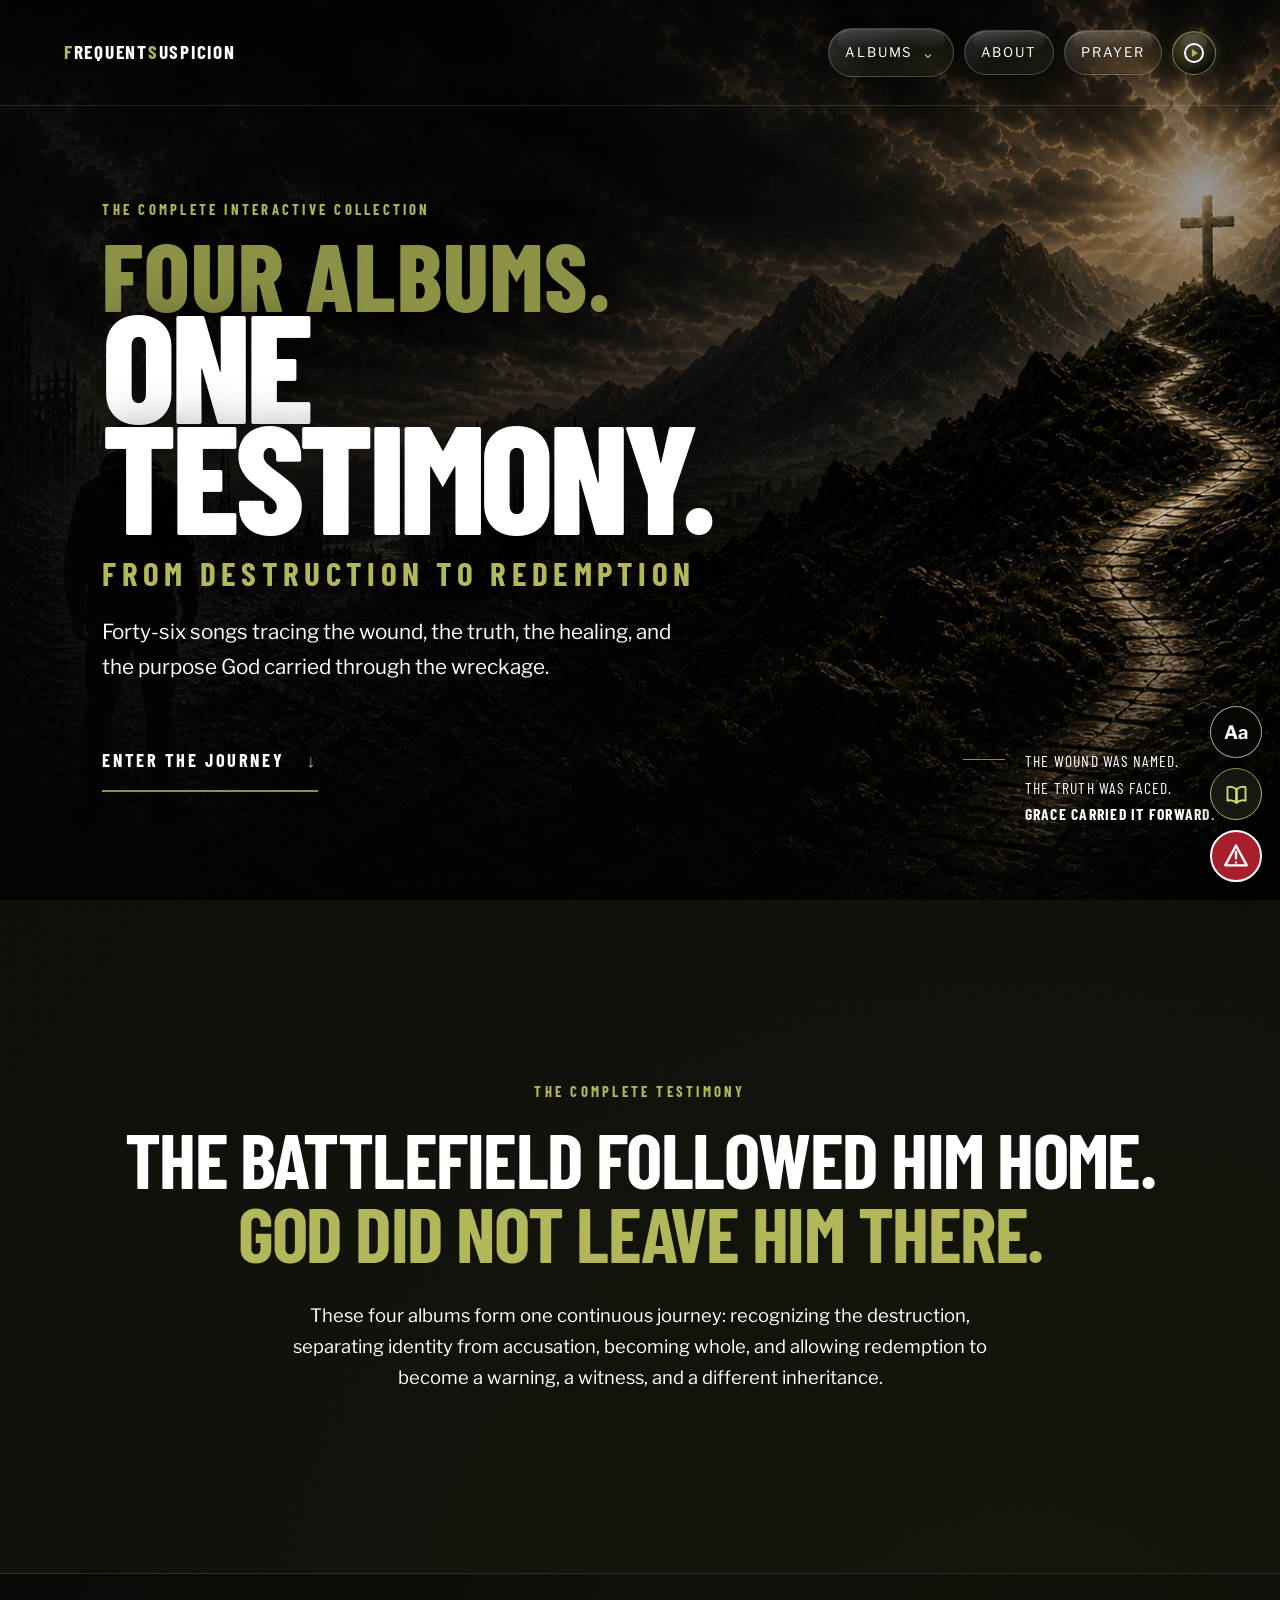
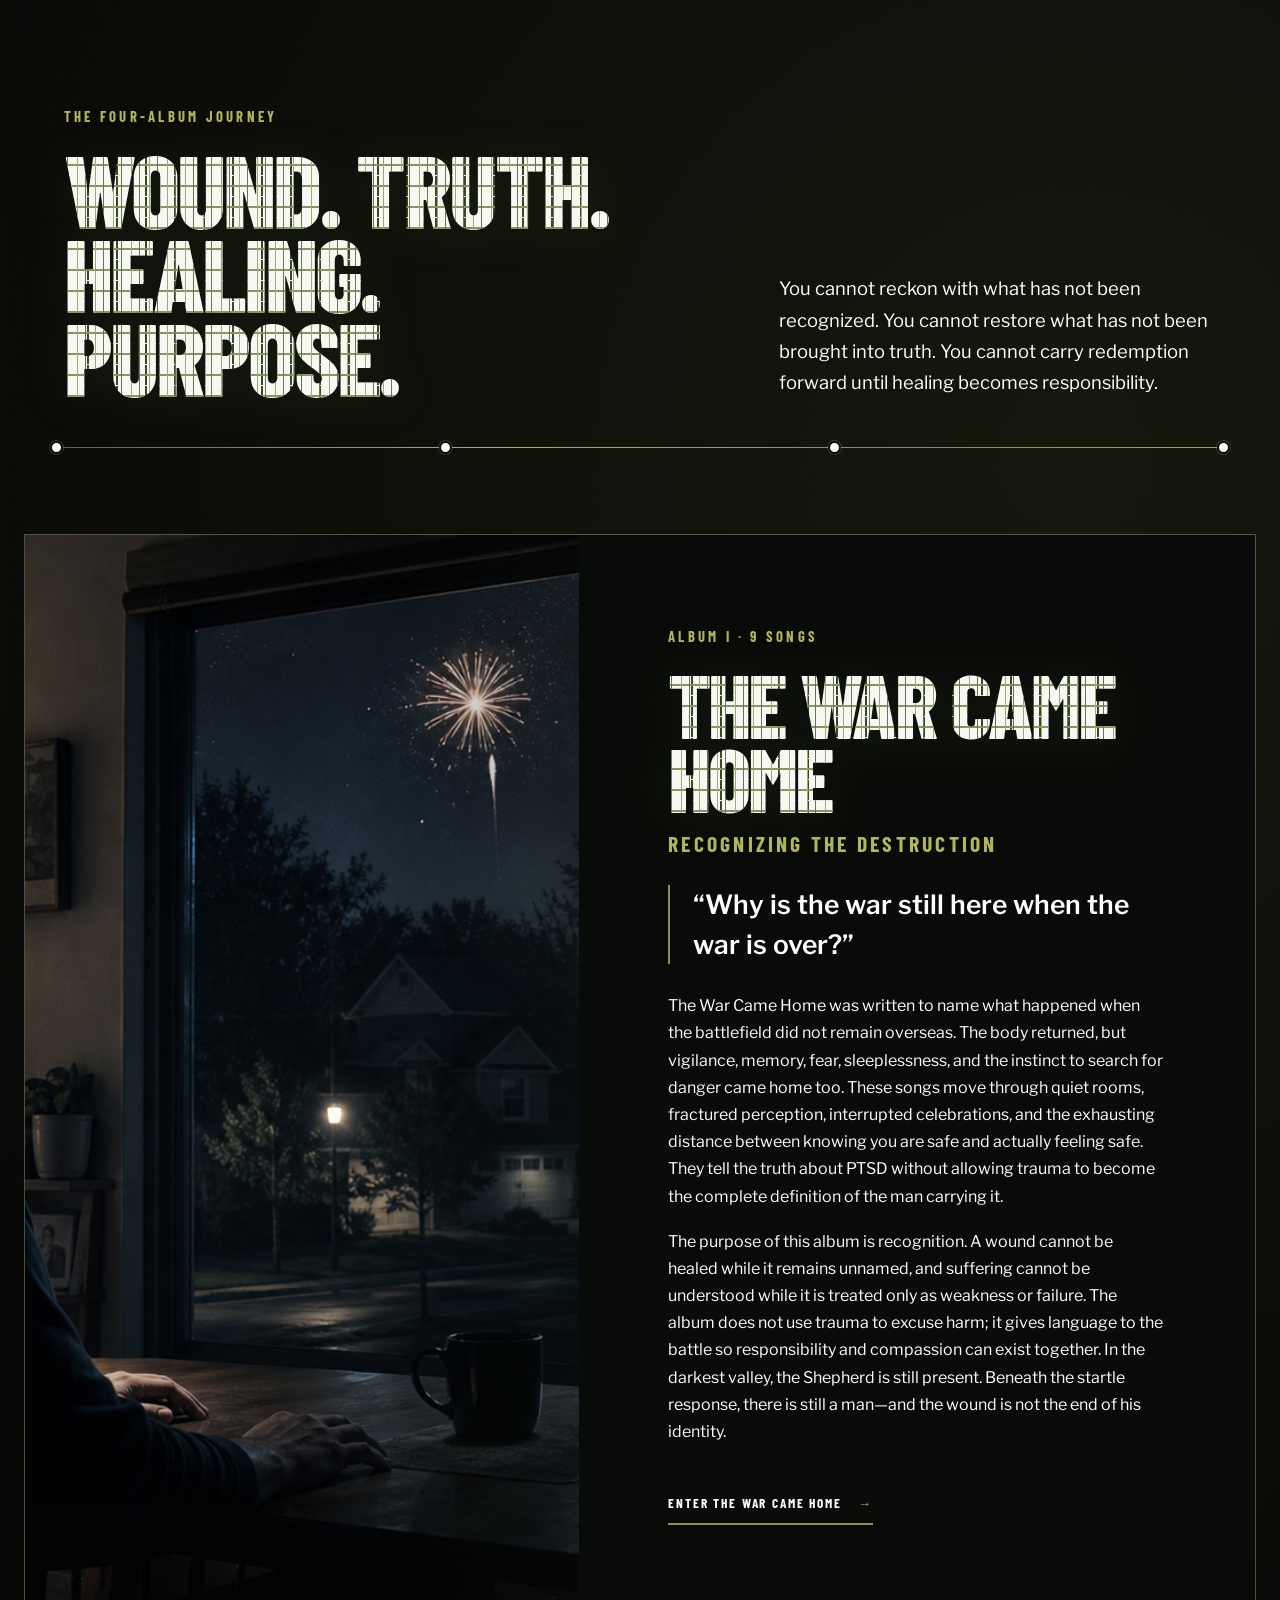
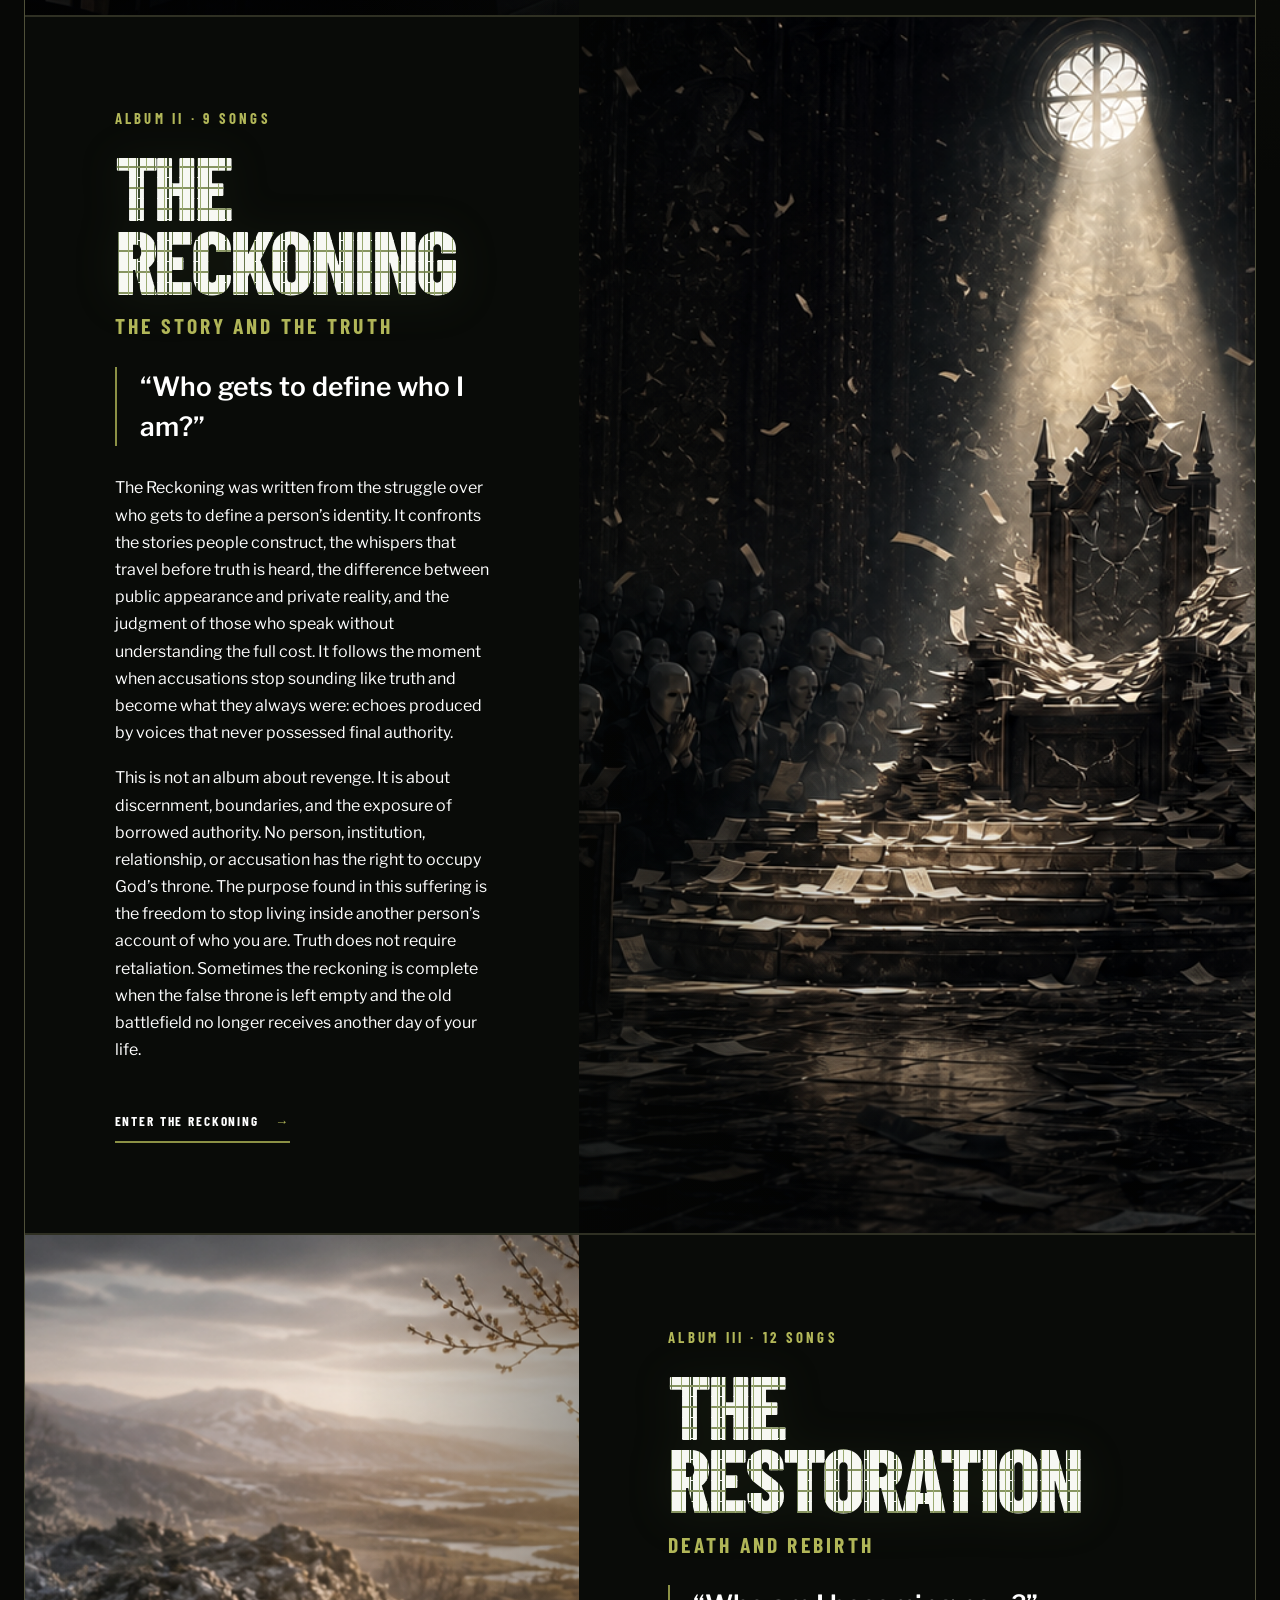
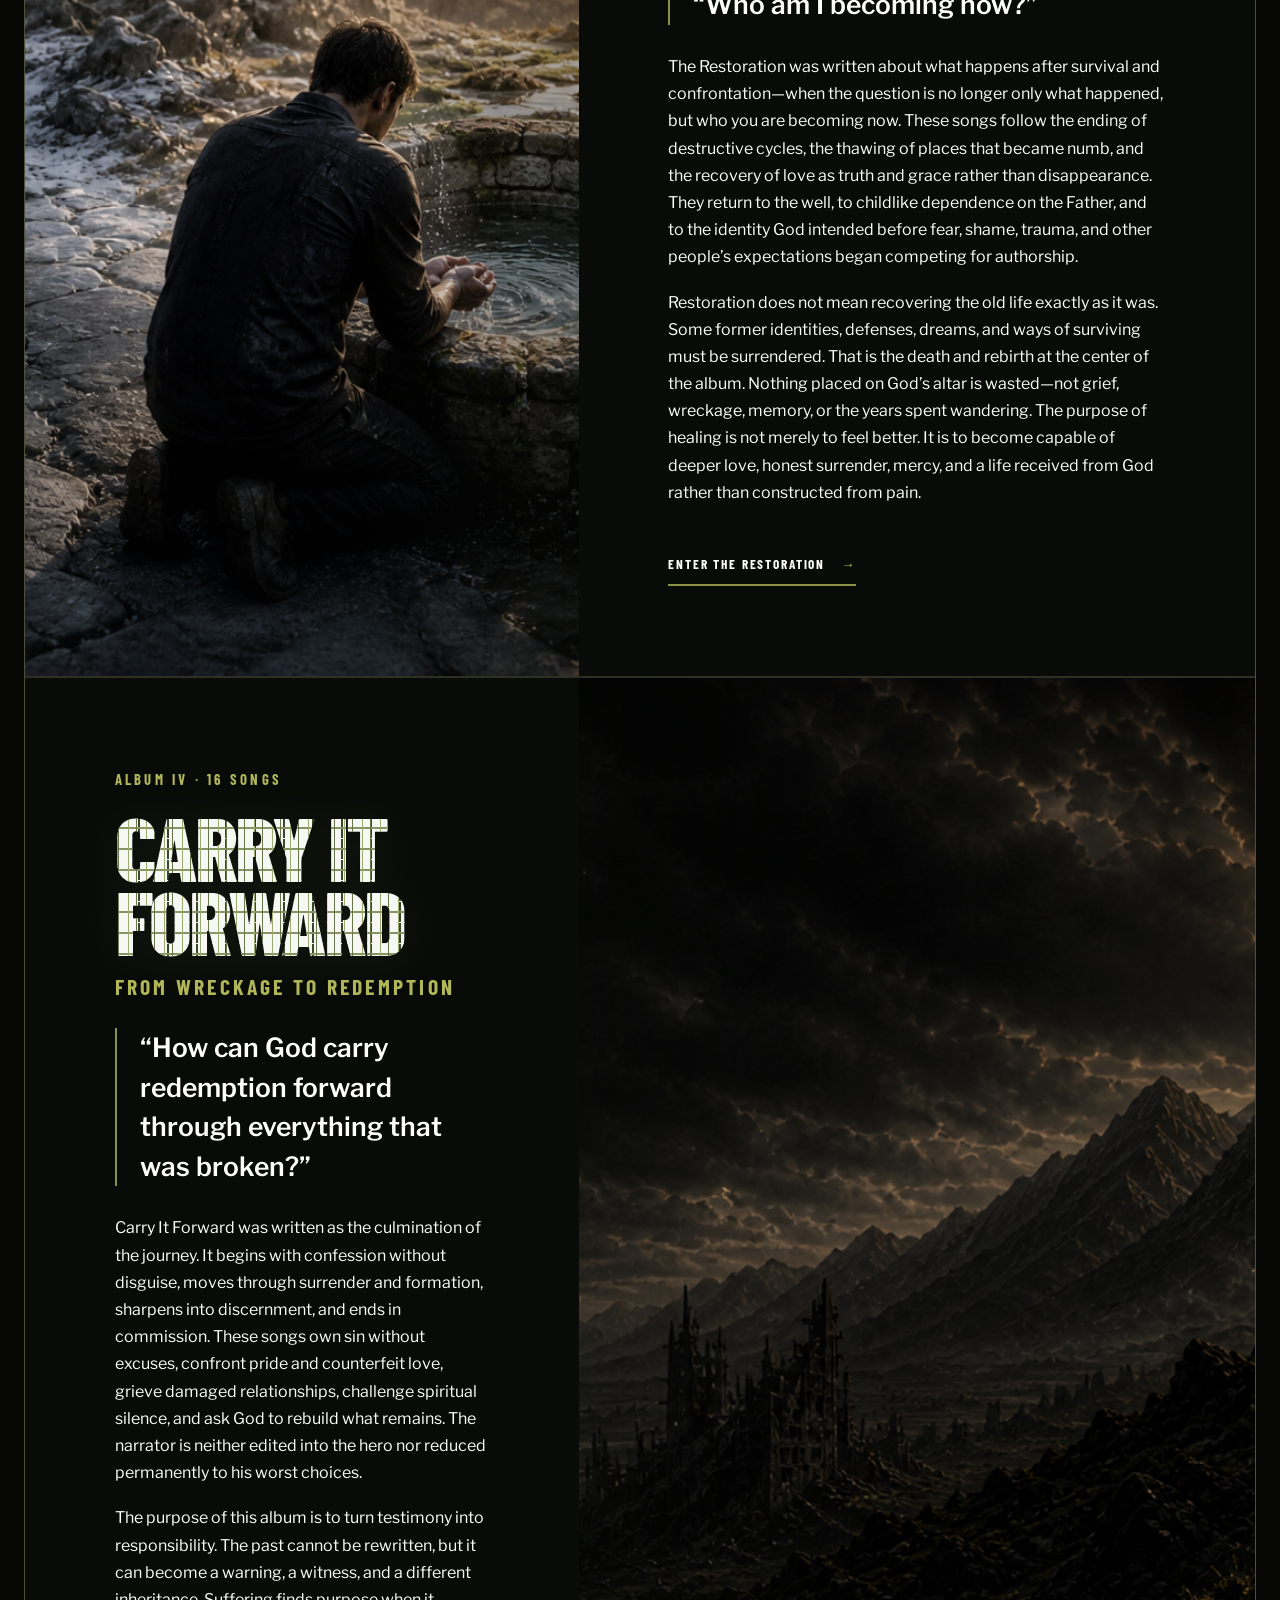
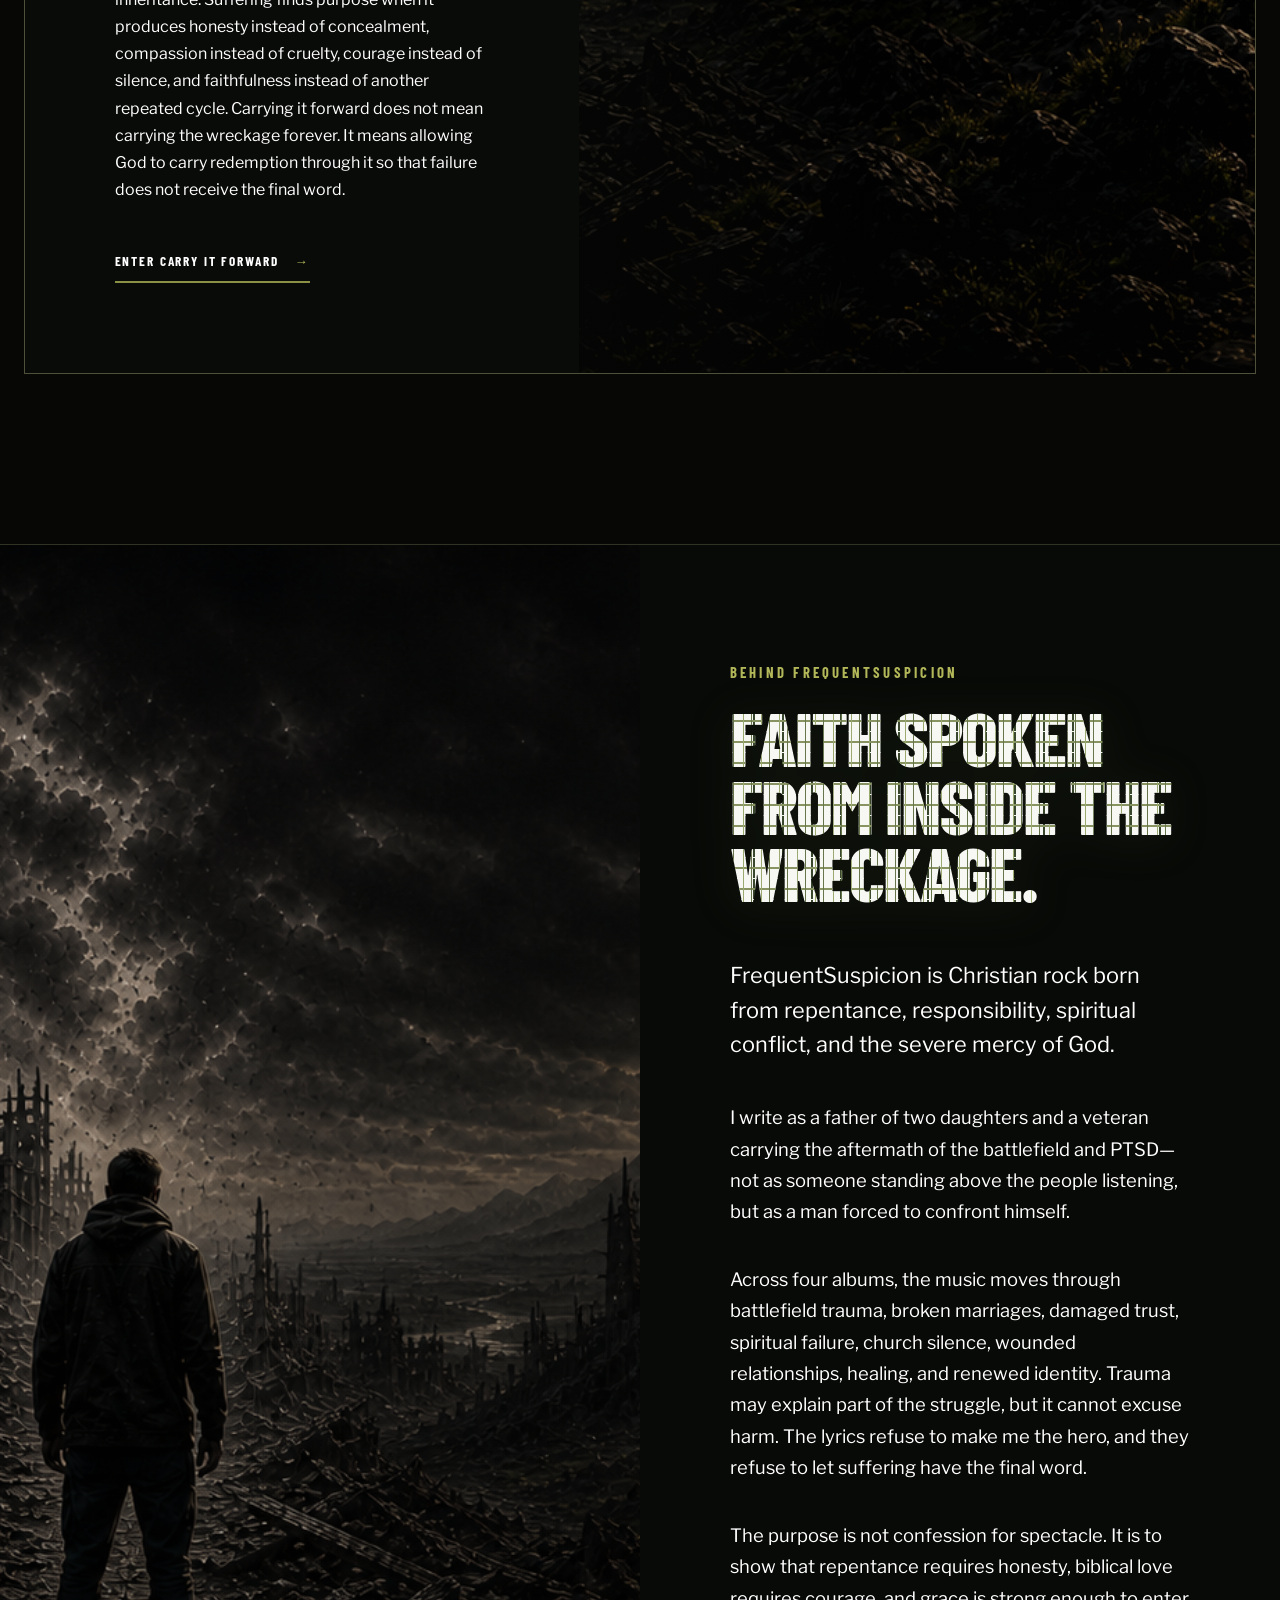
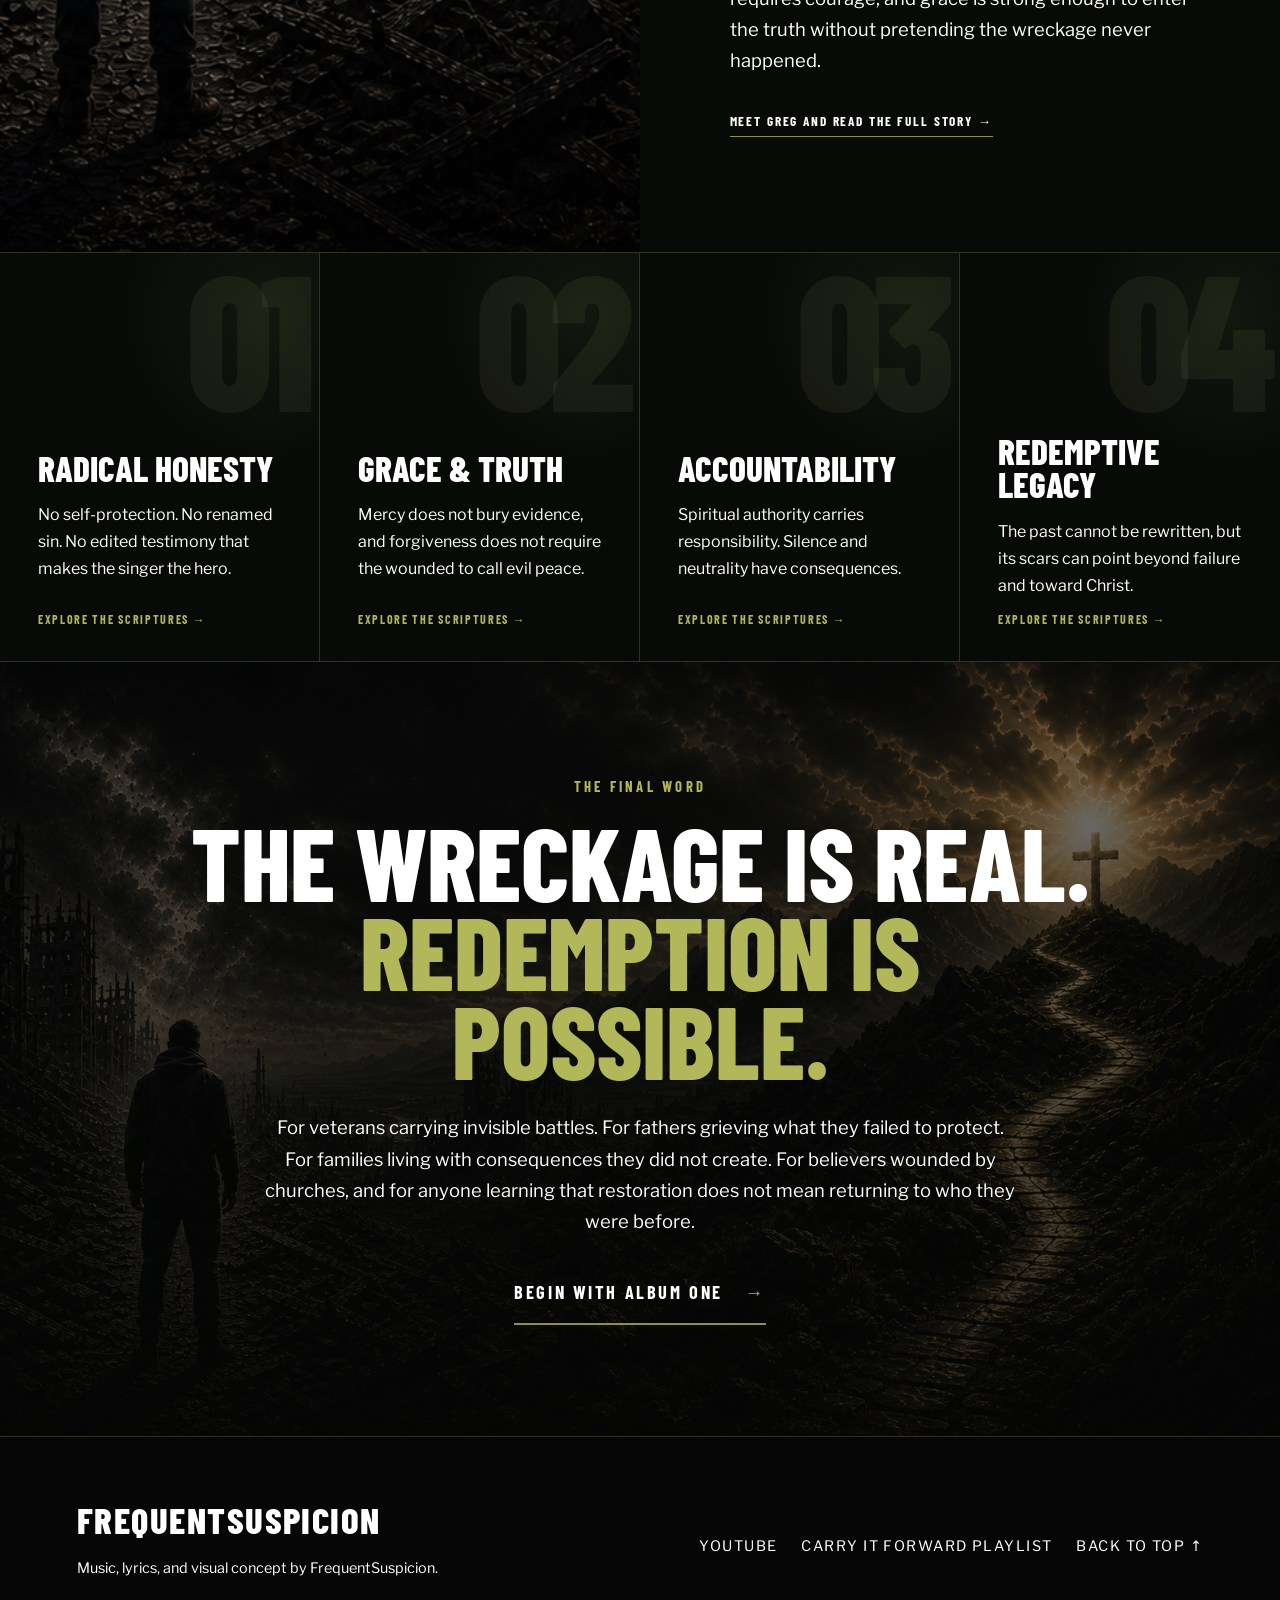
==== commit 80b70e3f: "Refine digital camo typography" ====
--- a/index.html
+++ b/index.html
@@ -36,7 +36,7 @@
   <link rel="manifest" href="manifest.webmanifest">
   <link rel="apple-touch-icon" href="assets/icons/apple-touch-icon.png">
   <link rel="icon" type="image/png" sizes="32x32" href="assets/icons/favicon-32.png">
-  <link rel="stylesheet" href="styles.css?v=20260807-7">
+  <link rel="stylesheet" href="styles.css?v=20260807-8">
 </head>
 <body>
   <div class="grain" aria-hidden="true"></div>
--- a/styles.css
+++ b/styles.css
@@ -93,7 +93,7 @@
 
 .album-journey { padding: 130px 0 170px; border-top: 1px solid var(--line); background: radial-gradient(circle at 84% 9%, rgba(139,145,69,.11), transparent 27%), #070806; }
 .journey-intro { padding-bottom: 70px; }
-.journey-intro h2, .album-chapter-copy h3, .album-route-copy h1, .story-copy h2 { color: #f7f8f3; background-color: #f7f8f3; background-image: linear-gradient(90deg, transparent 0 18%, #66764a 18% 35%, transparent 35% 62%, #9aaa70 62% 78%, transparent 78%), linear-gradient(0deg, transparent 0 22%, #879461 22% 39%, transparent 39% 66%, #f7f8f3 66% 82%, transparent 82%), linear-gradient(90deg, transparent 0 47%, #39472c 47% 64%, transparent 64%); background-size: 43px 31px, 29px 47px, 67px 23px; background-position: 0 0, 9px 7px, 17px 13px; -webkit-background-clip: text; background-clip: text; -webkit-text-fill-color: transparent; filter: drop-shadow(0 4px 22px rgba(73,91,50,.16)); }
+.journey-intro h2, .album-chapter-copy h3, .album-route-copy h1, .story-copy h2 { color: #f7f8f3; background-color: #f7f8f3; background-image: linear-gradient(90deg, transparent 0 14%, #66764a 14% 24%, transparent 24% 70%, #9aaa70 70% 78%, transparent 78%), linear-gradient(0deg, transparent 0 26%, #879461 26% 34%, transparent 34% 74%, #f7f8f3 74% 82%, transparent 82%), linear-gradient(90deg, transparent 0 54%, #39472c 54% 61%, transparent 61%); background-size: 18px 13px, 13px 21px, 29px 11px; background-position: 0 0, 4px 3px, 7px 5px; -webkit-background-clip: text; background-clip: text; -webkit-text-fill-color: transparent; filter: drop-shadow(0 4px 22px rgba(73,91,50,.16)); }
 @supports ((background-clip: text) or (-webkit-background-clip: text)) {
   .journey-intro h2, .album-chapter-copy h3, .album-route-copy h1, .story-copy h2 { color: transparent; }
 }
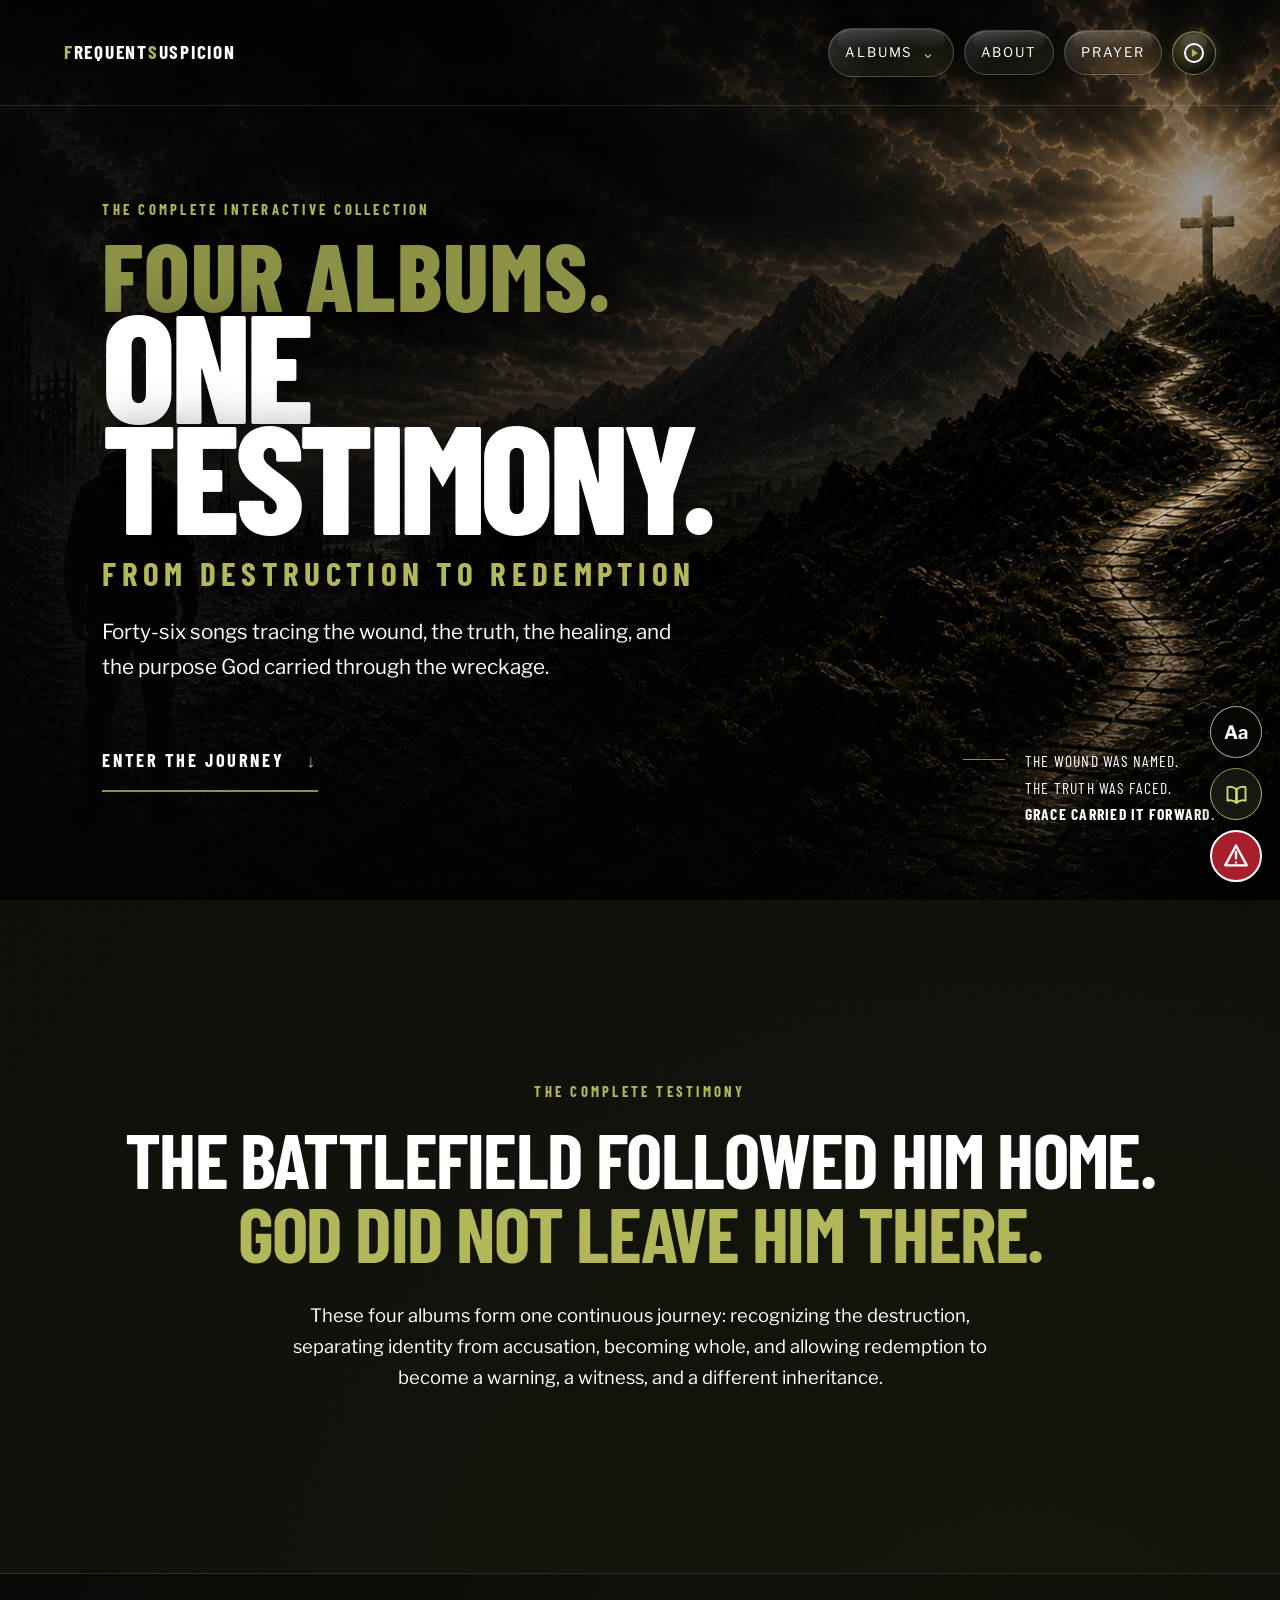
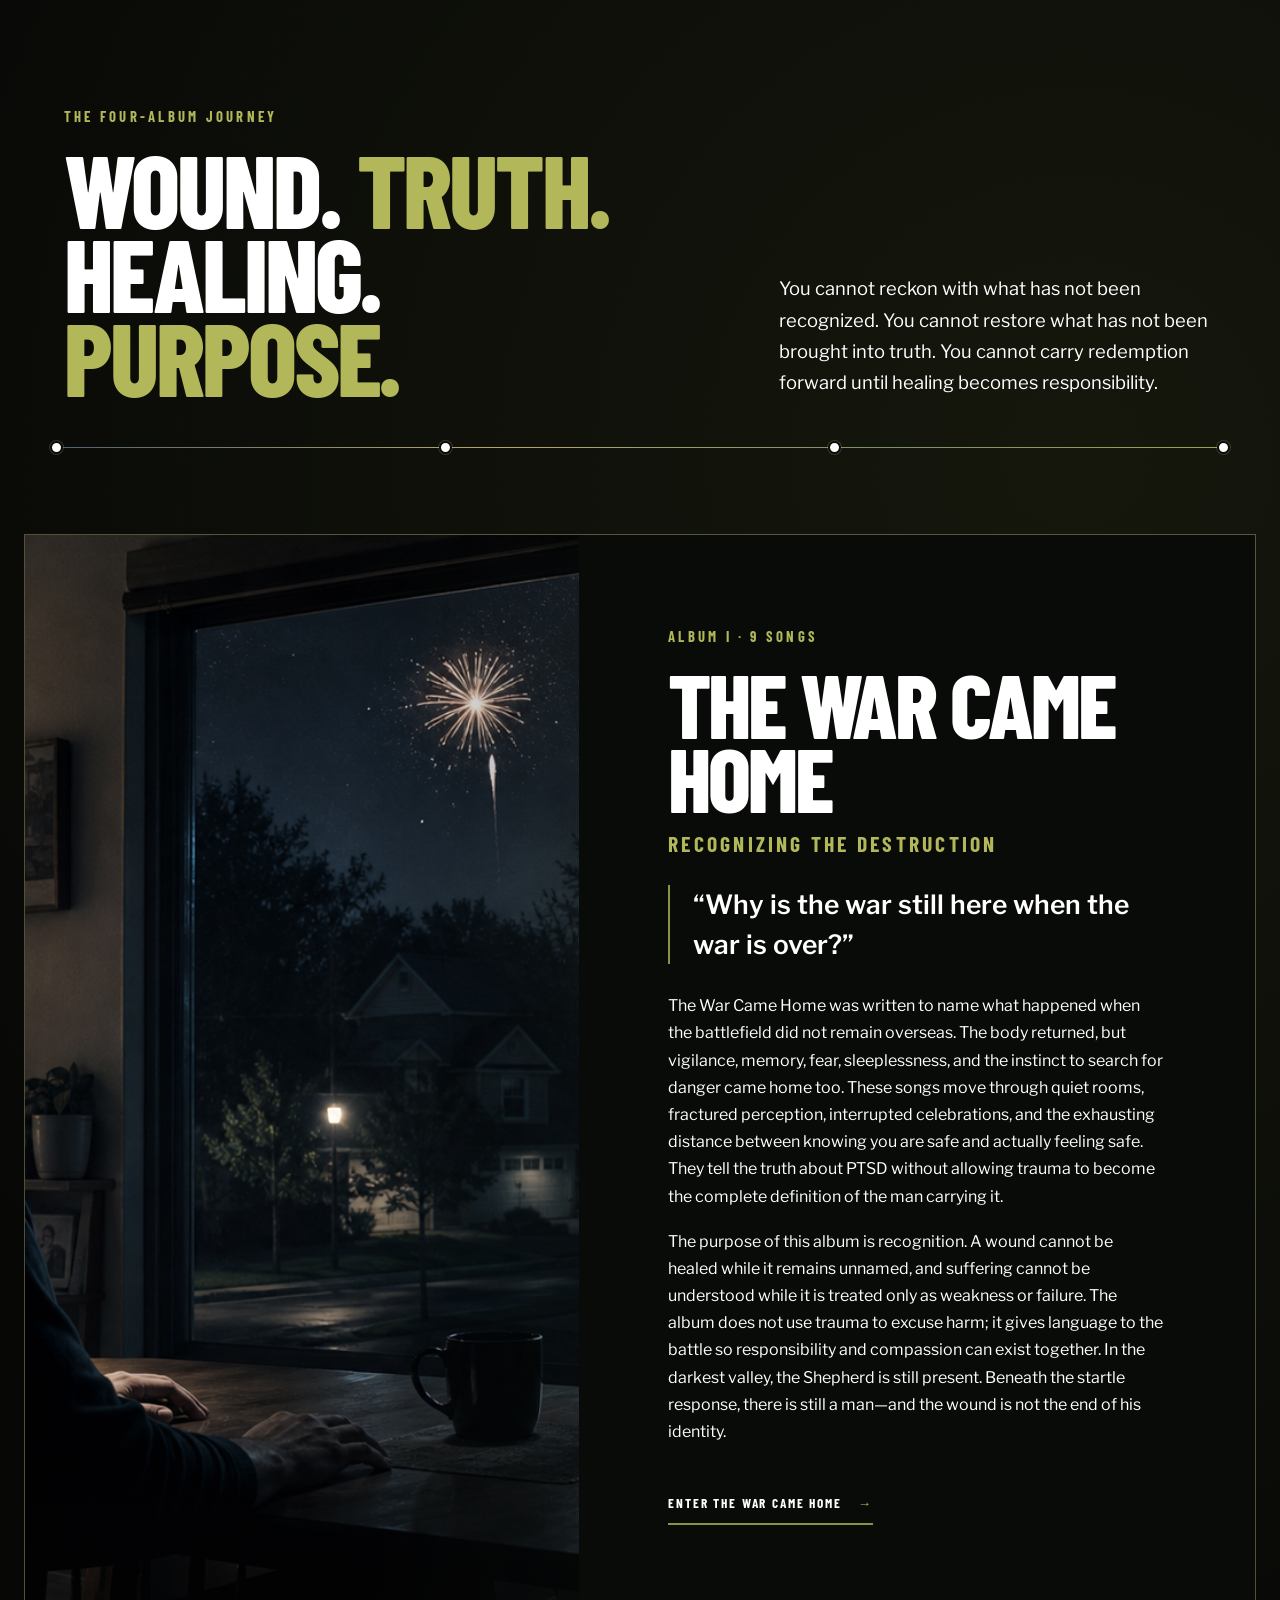
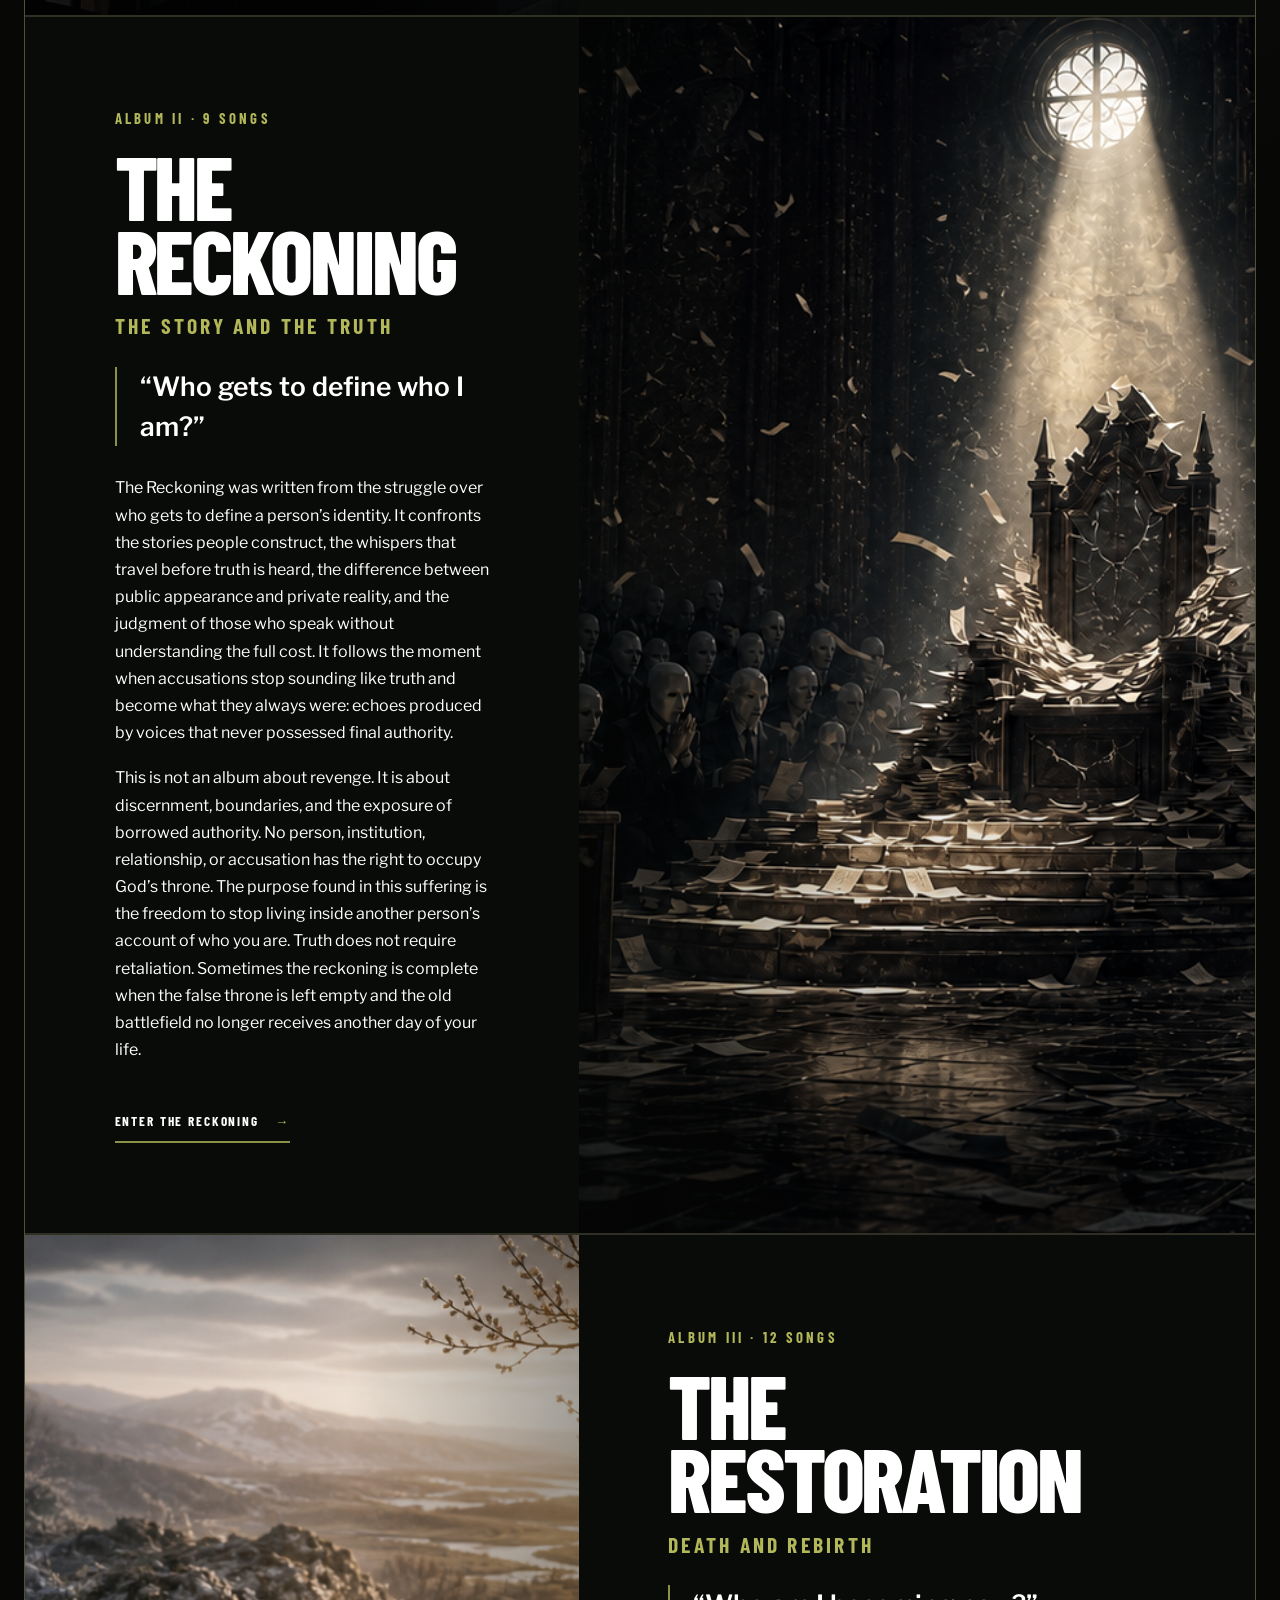
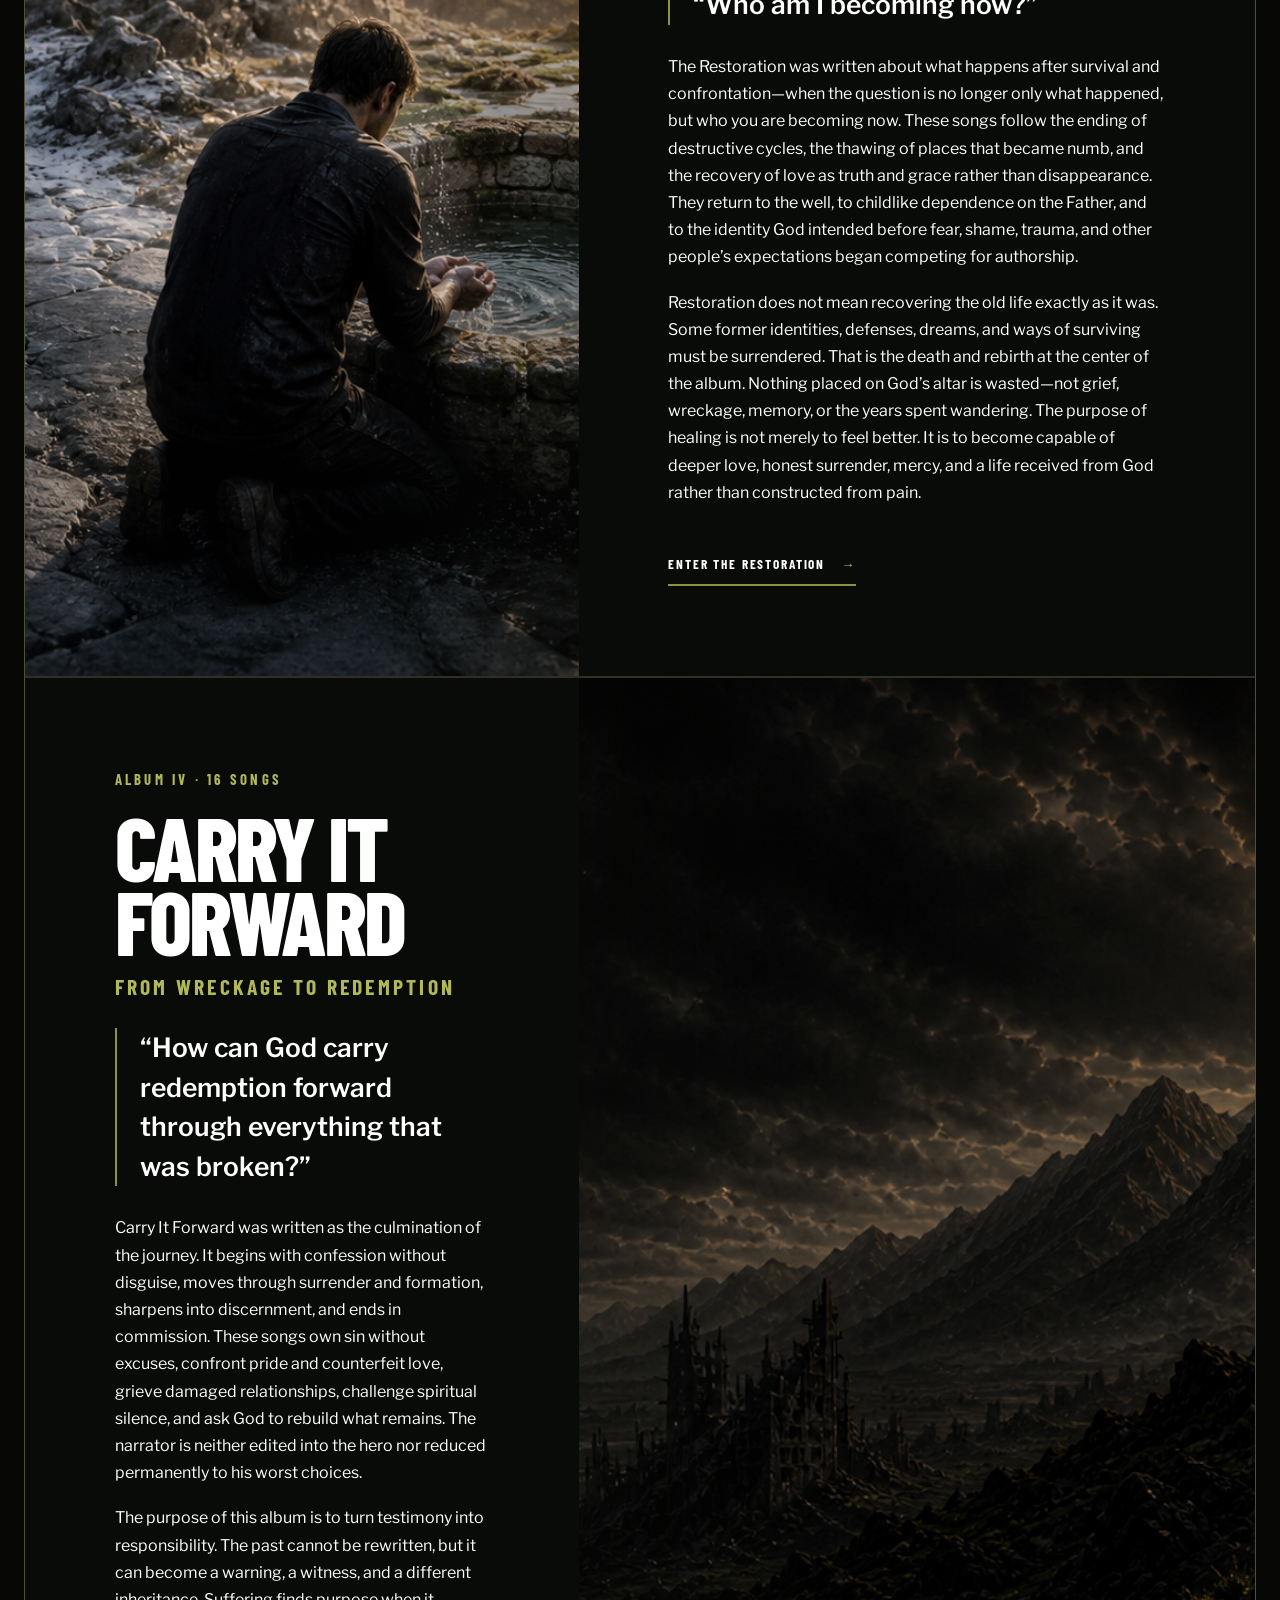
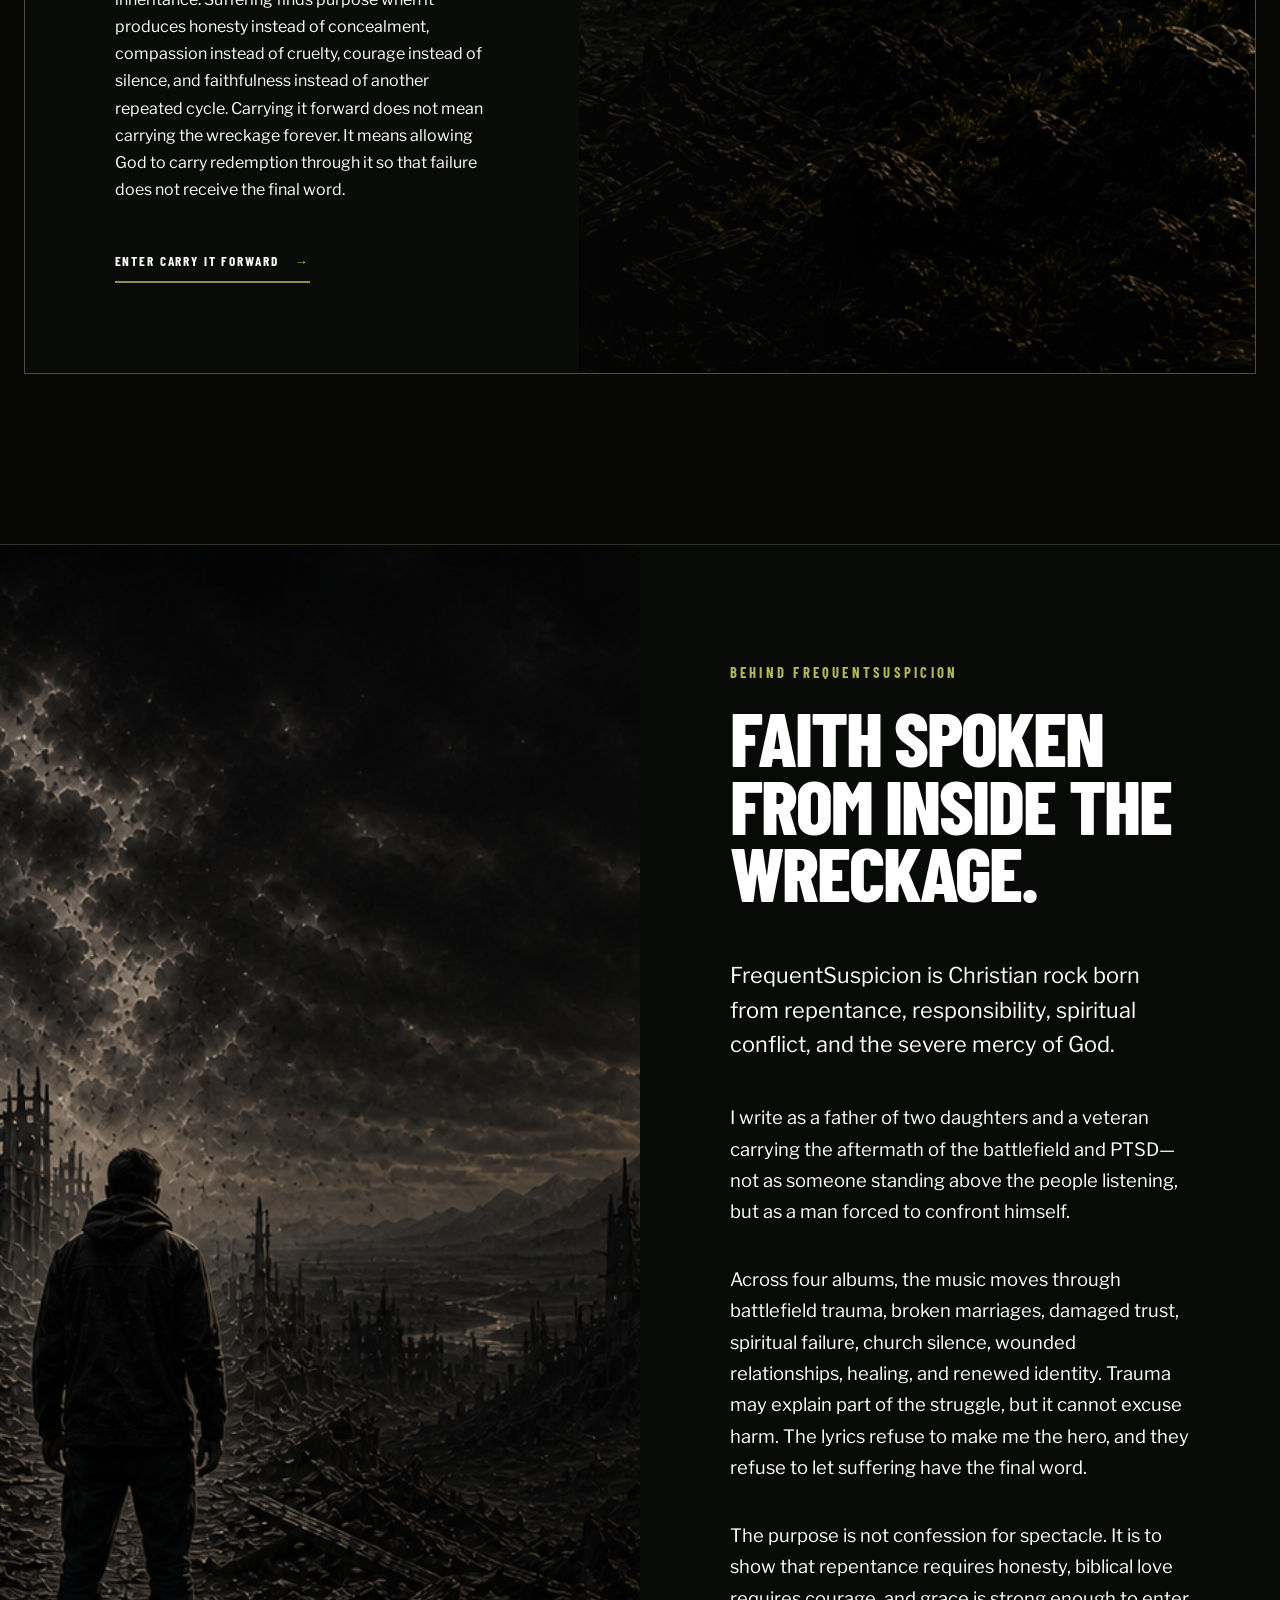
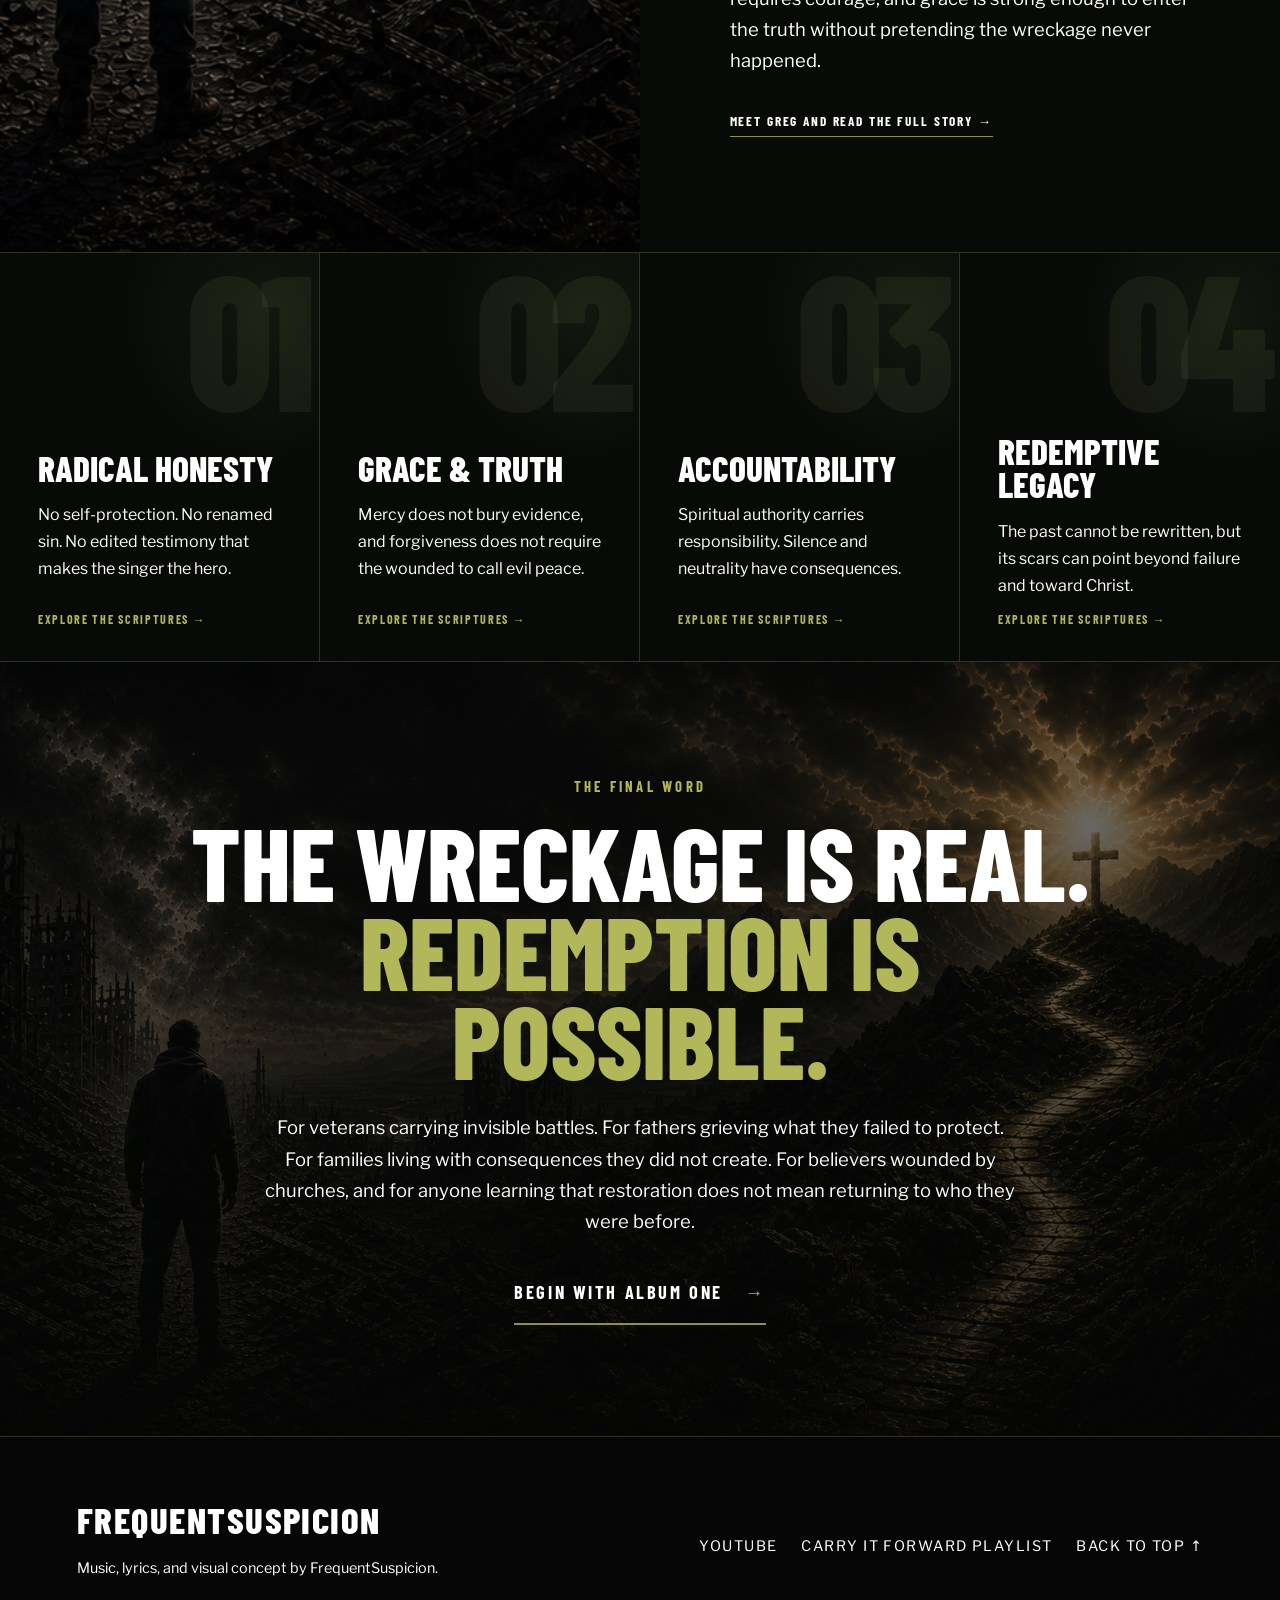
==== commit ae57b877: "Restore clean green and white typography" ====
--- a/index.html
+++ b/index.html
@@ -36,7 +36,7 @@
   <link rel="manifest" href="manifest.webmanifest">
   <link rel="apple-touch-icon" href="assets/icons/apple-touch-icon.png">
   <link rel="icon" type="image/png" sizes="32x32" href="assets/icons/favicon-32.png">
-  <link rel="stylesheet" href="styles.css?v=20260807-8">
+  <link rel="stylesheet" href="styles.css?v=20260807-9">
 </head>
 <body>
   <div class="grain" aria-hidden="true"></div>
@@ -87,7 +87,7 @@
       <div class="section-intro journey-intro">
         <div>
           <p class="eyebrow">The four-album journey</p>
-          <h2>Wound. Truth.<br>Healing. Purpose.</h2>
+          <h2><span>Wound.</span> <span class="accent">Truth.</span><br><span>Healing.</span> <span class="accent">Purpose.</span></h2>
         </div>
         <p>You cannot reckon with what has not been recognized. You cannot restore what has not been brought into truth. You cannot carry redemption forward until healing becomes responsibility.</p>
       </div>
--- a/styles.css
+++ b/styles.css
@@ -93,10 +93,7 @@
 
 .album-journey { padding: 130px 0 170px; border-top: 1px solid var(--line); background: radial-gradient(circle at 84% 9%, rgba(139,145,69,.11), transparent 27%), #070806; }
 .journey-intro { padding-bottom: 70px; }
-.journey-intro h2, .album-chapter-copy h3, .album-route-copy h1, .story-copy h2 { color: #f7f8f3; background-color: #f7f8f3; background-image: linear-gradient(90deg, transparent 0 14%, #66764a 14% 24%, transparent 24% 70%, #9aaa70 70% 78%, transparent 78%), linear-gradient(0deg, transparent 0 26%, #879461 26% 34%, transparent 34% 74%, #f7f8f3 74% 82%, transparent 82%), linear-gradient(90deg, transparent 0 54%, #39472c 54% 61%, transparent 61%); background-size: 18px 13px, 13px 21px, 29px 11px; background-position: 0 0, 4px 3px, 7px 5px; -webkit-background-clip: text; background-clip: text; -webkit-text-fill-color: transparent; filter: drop-shadow(0 4px 22px rgba(73,91,50,.16)); }
-@supports ((background-clip: text) or (-webkit-background-clip: text)) {
-  .journey-intro h2, .album-chapter-copy h3, .album-route-copy h1, .story-copy h2 { color: transparent; }
-}
+.journey-intro h2 .accent { color: var(--olive-bright); }
 .journey-line { width: min(1180px, calc(100% - 80px)); height: 1px; margin: 0 auto 86px; display: flex; justify-content: space-between; background: linear-gradient(90deg, #506070, #b6a66a 38%, #78906b 70%, #9ca44f); }
 .journey-line span { width: 13px; height: 13px; margin-top: -6px; border: 2px solid var(--ink); border-radius: 50%; background: var(--bone); box-shadow: 0 0 0 1px var(--line); }
 .album-chapters { width: min(1380px, calc(100% - 48px)); margin: auto; display: grid; gap: 2px; background: var(--line); border: 1px solid var(--line); }
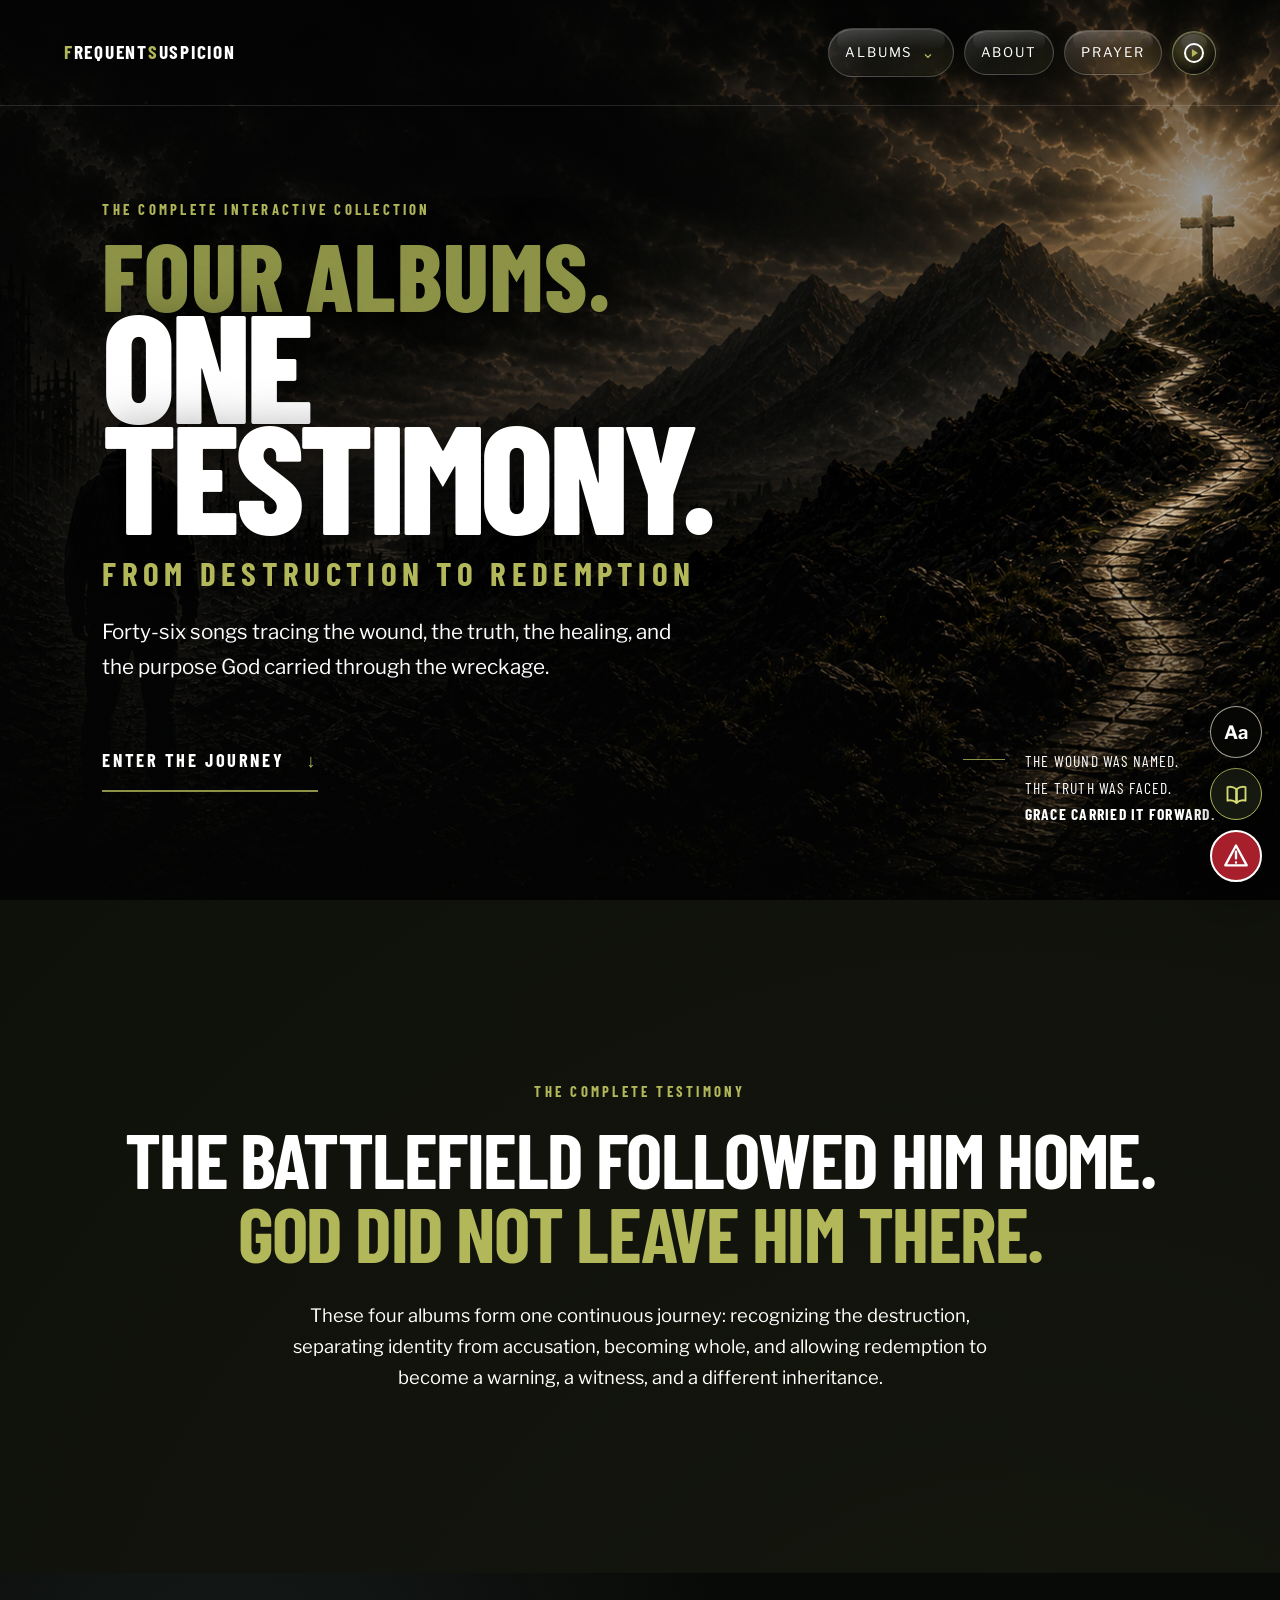
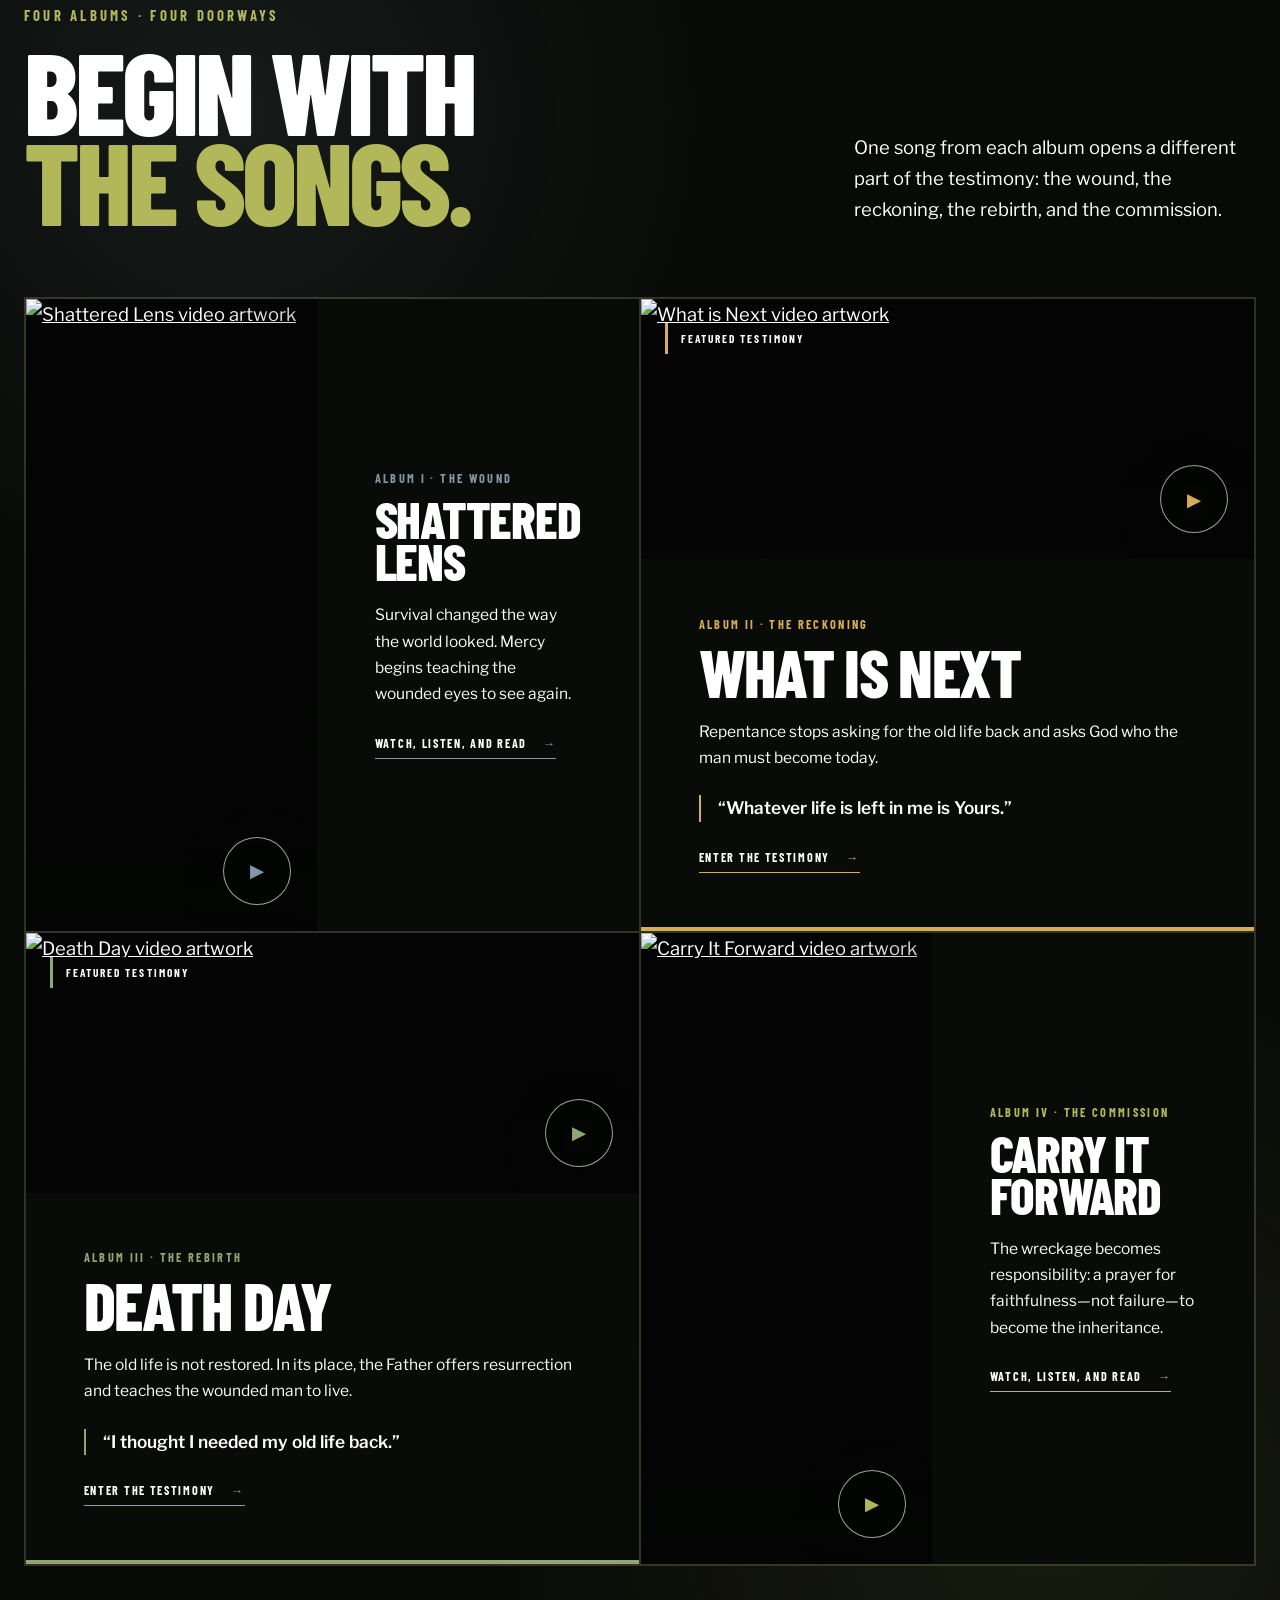
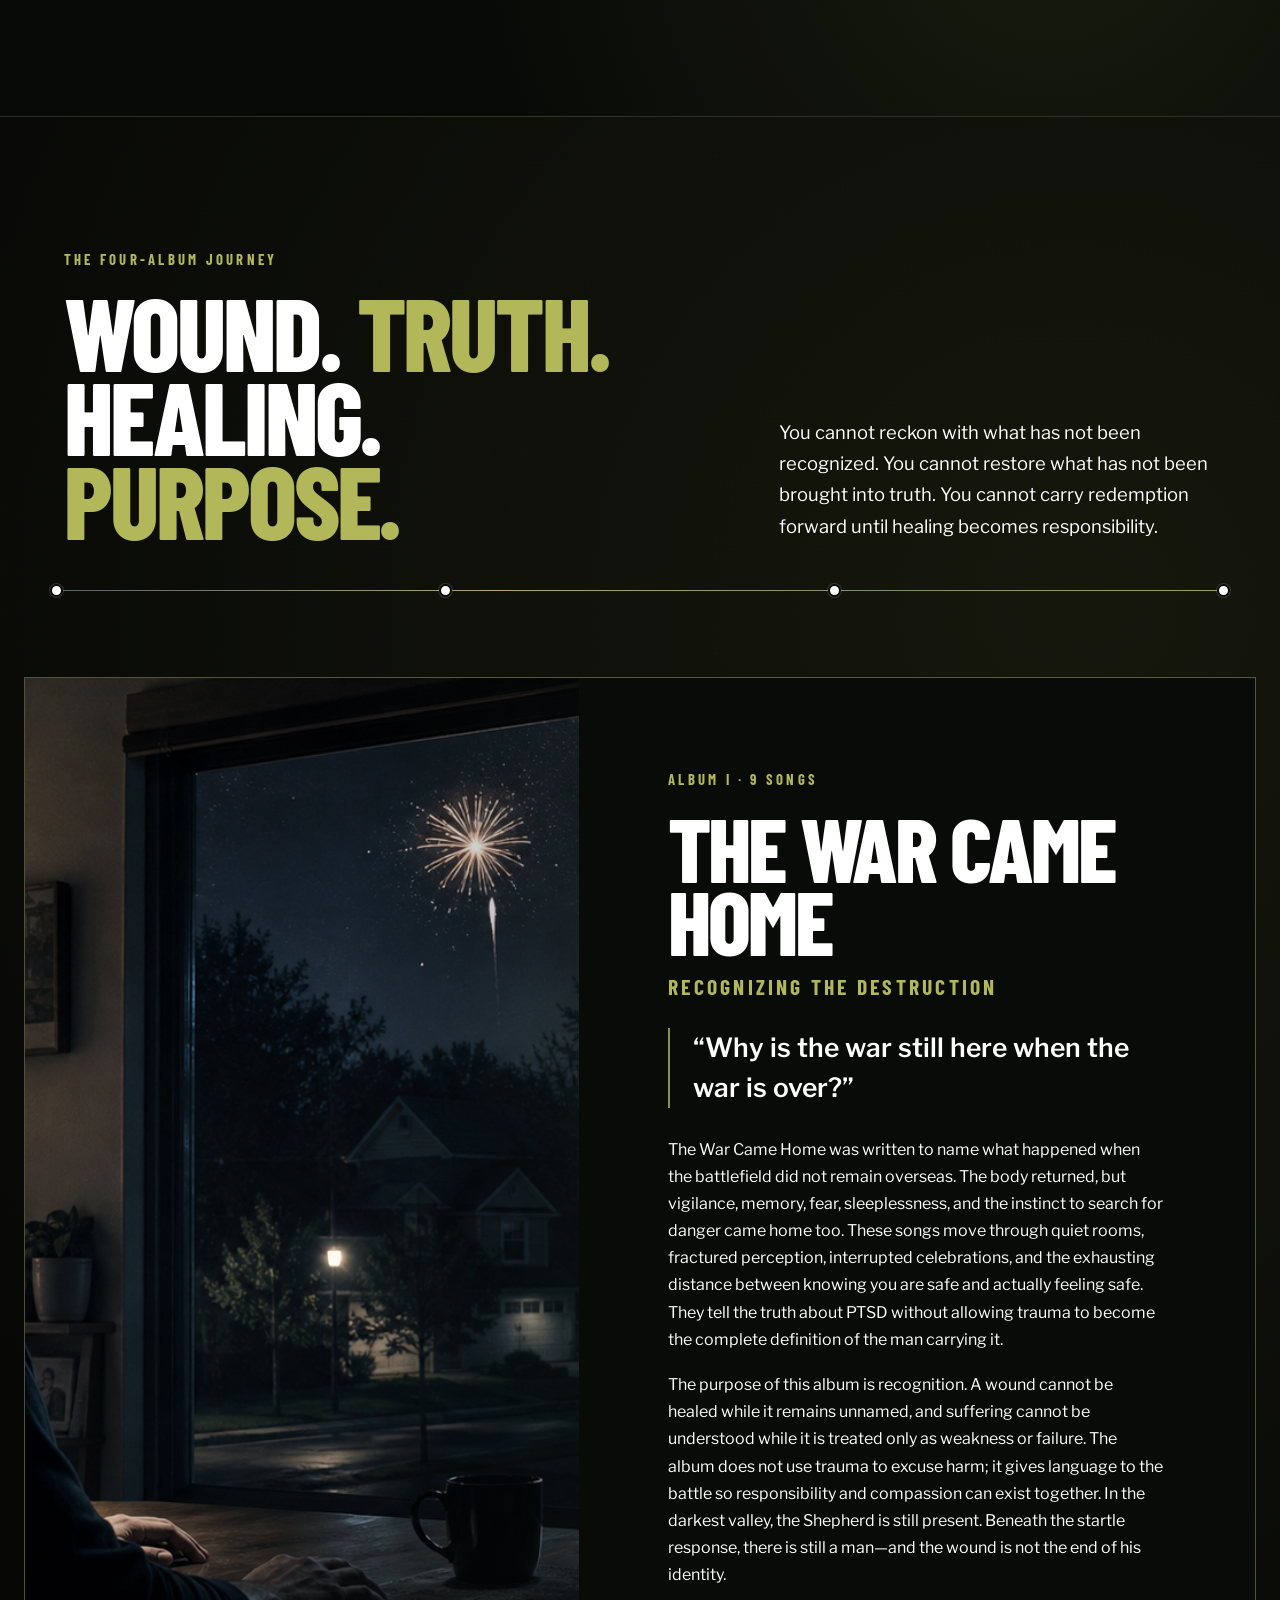
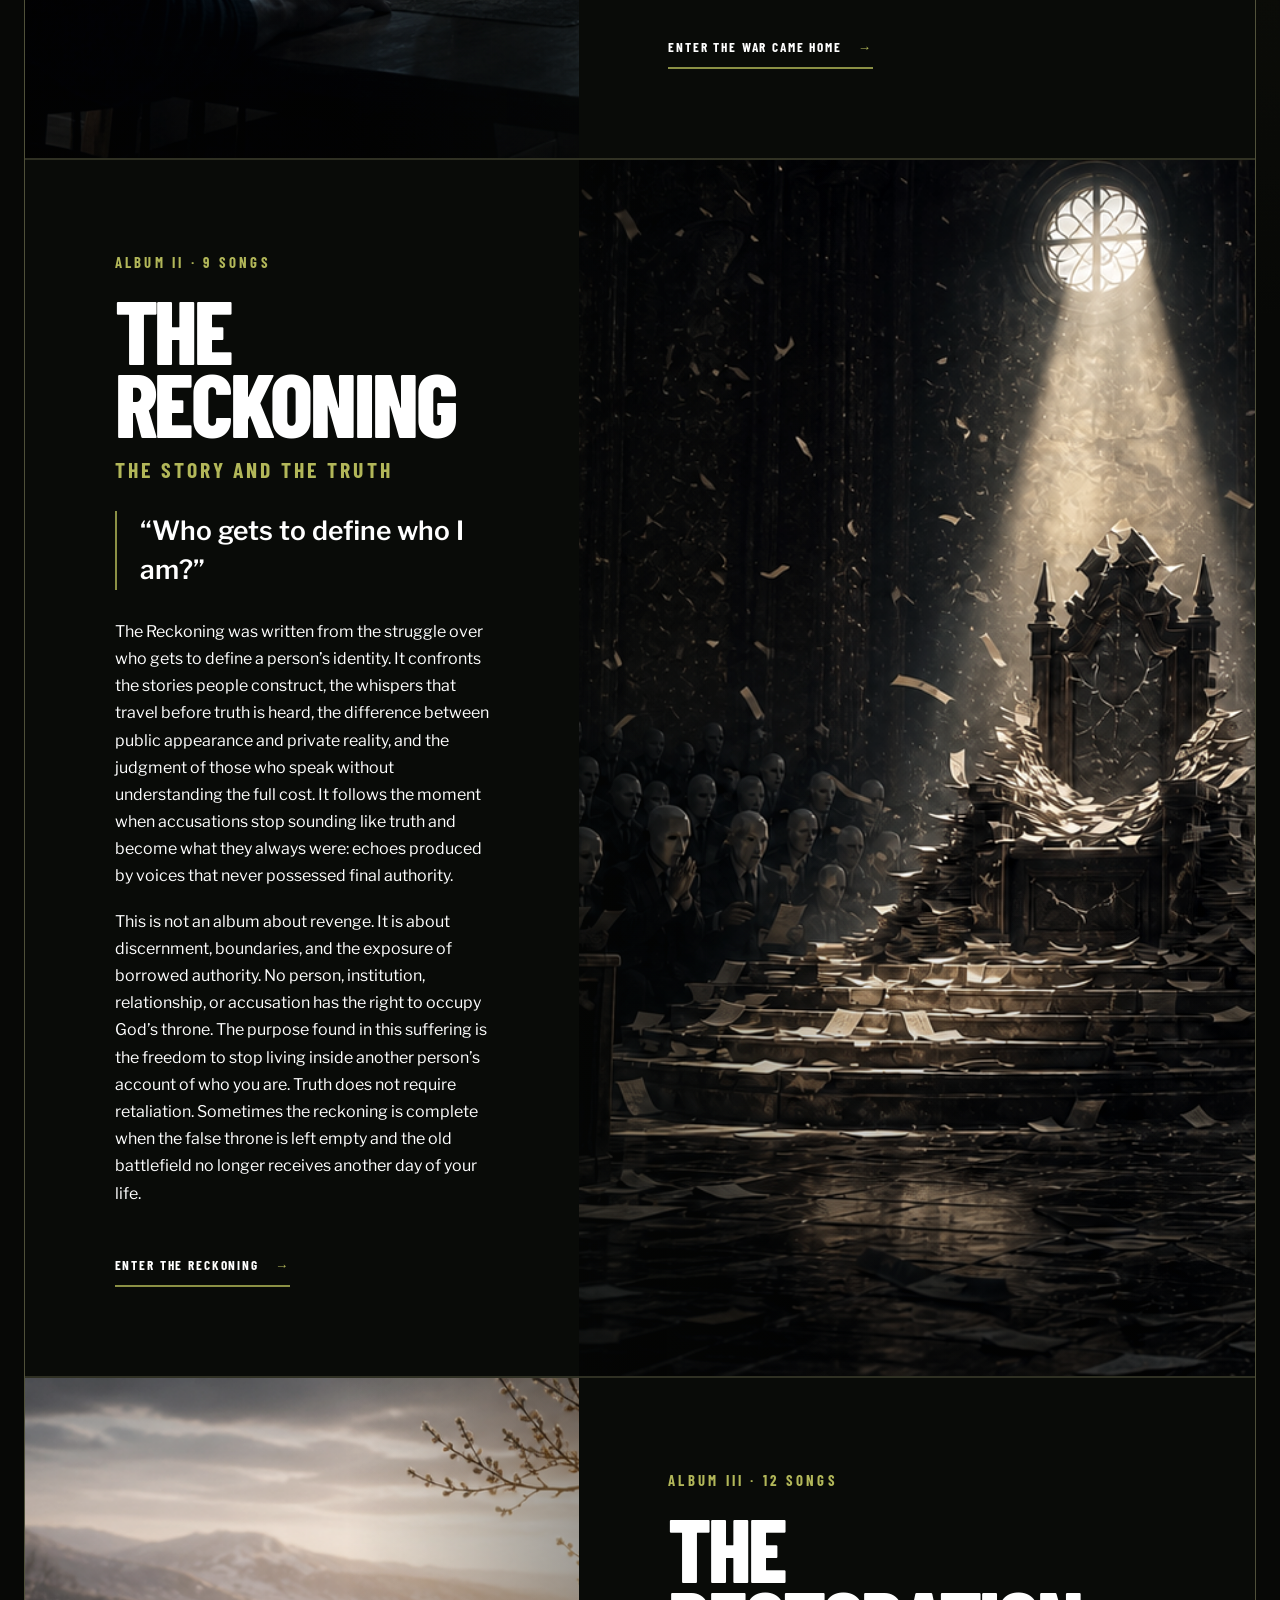
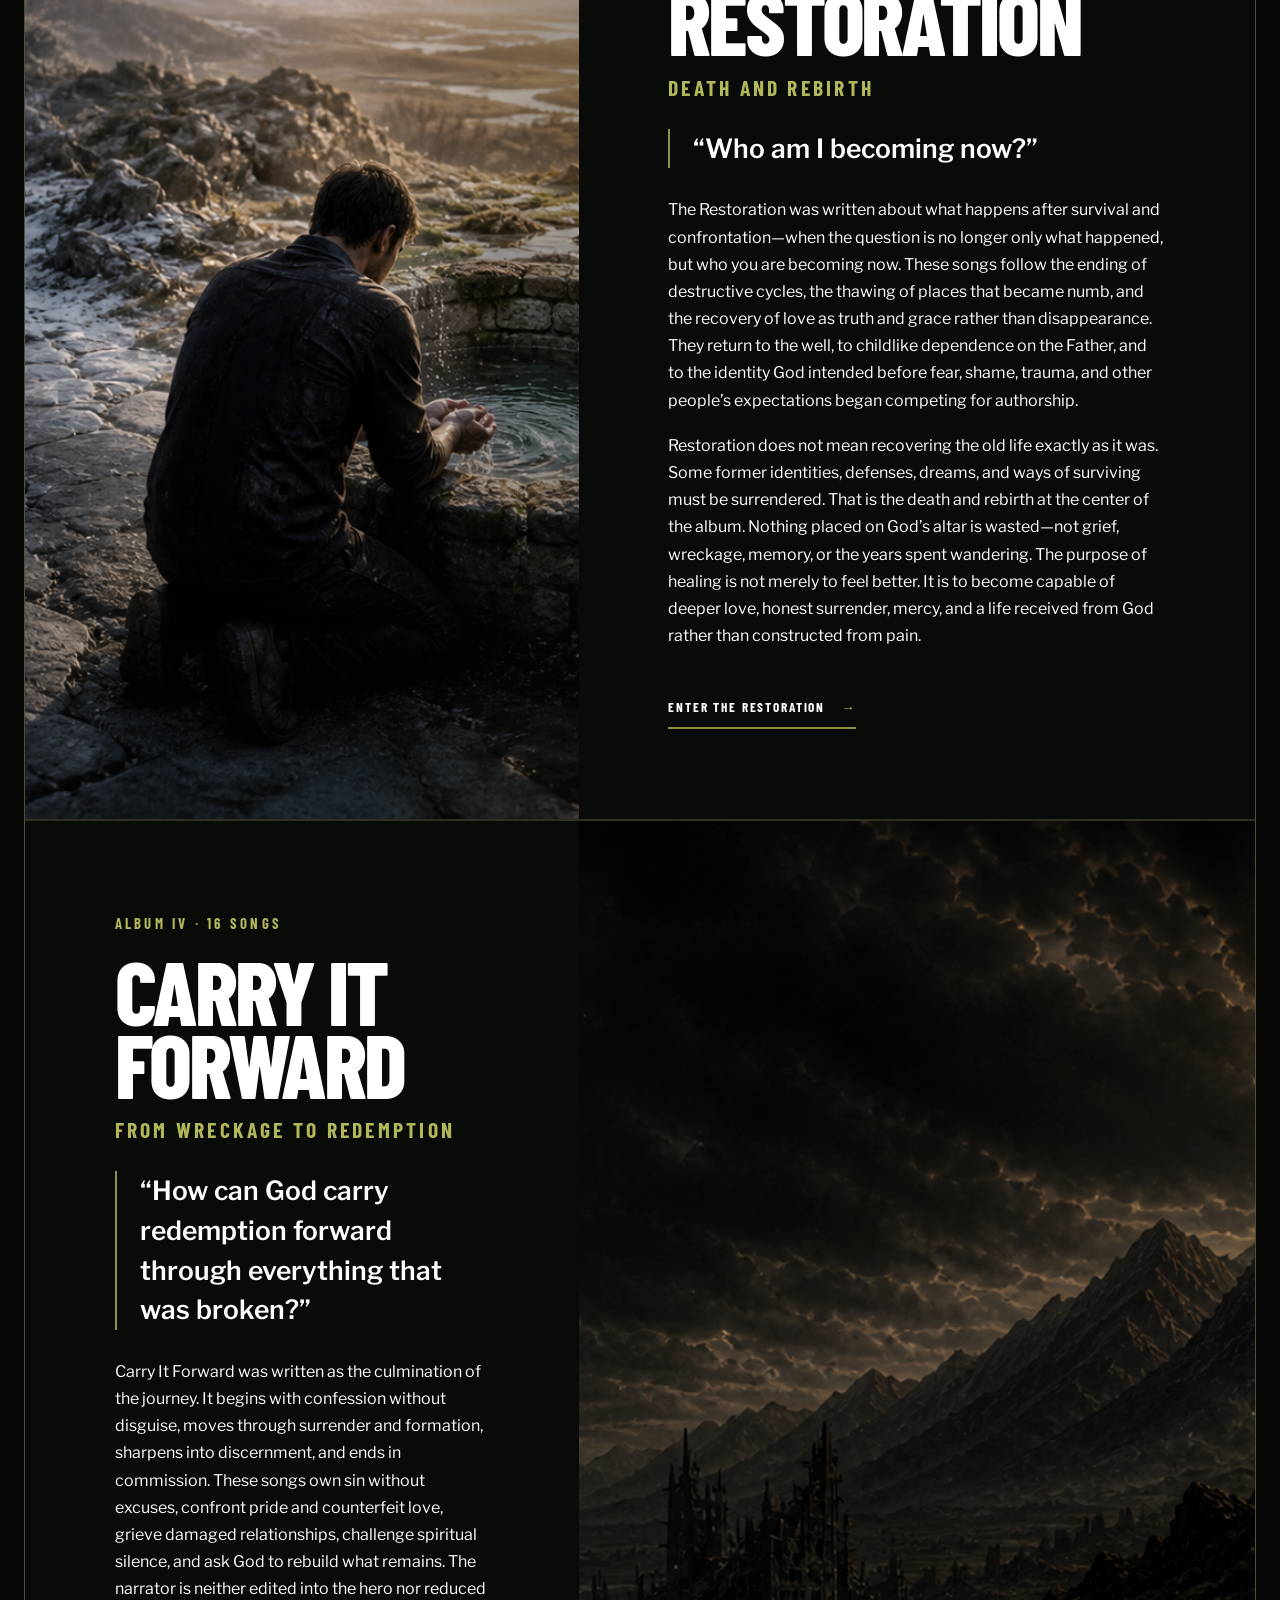
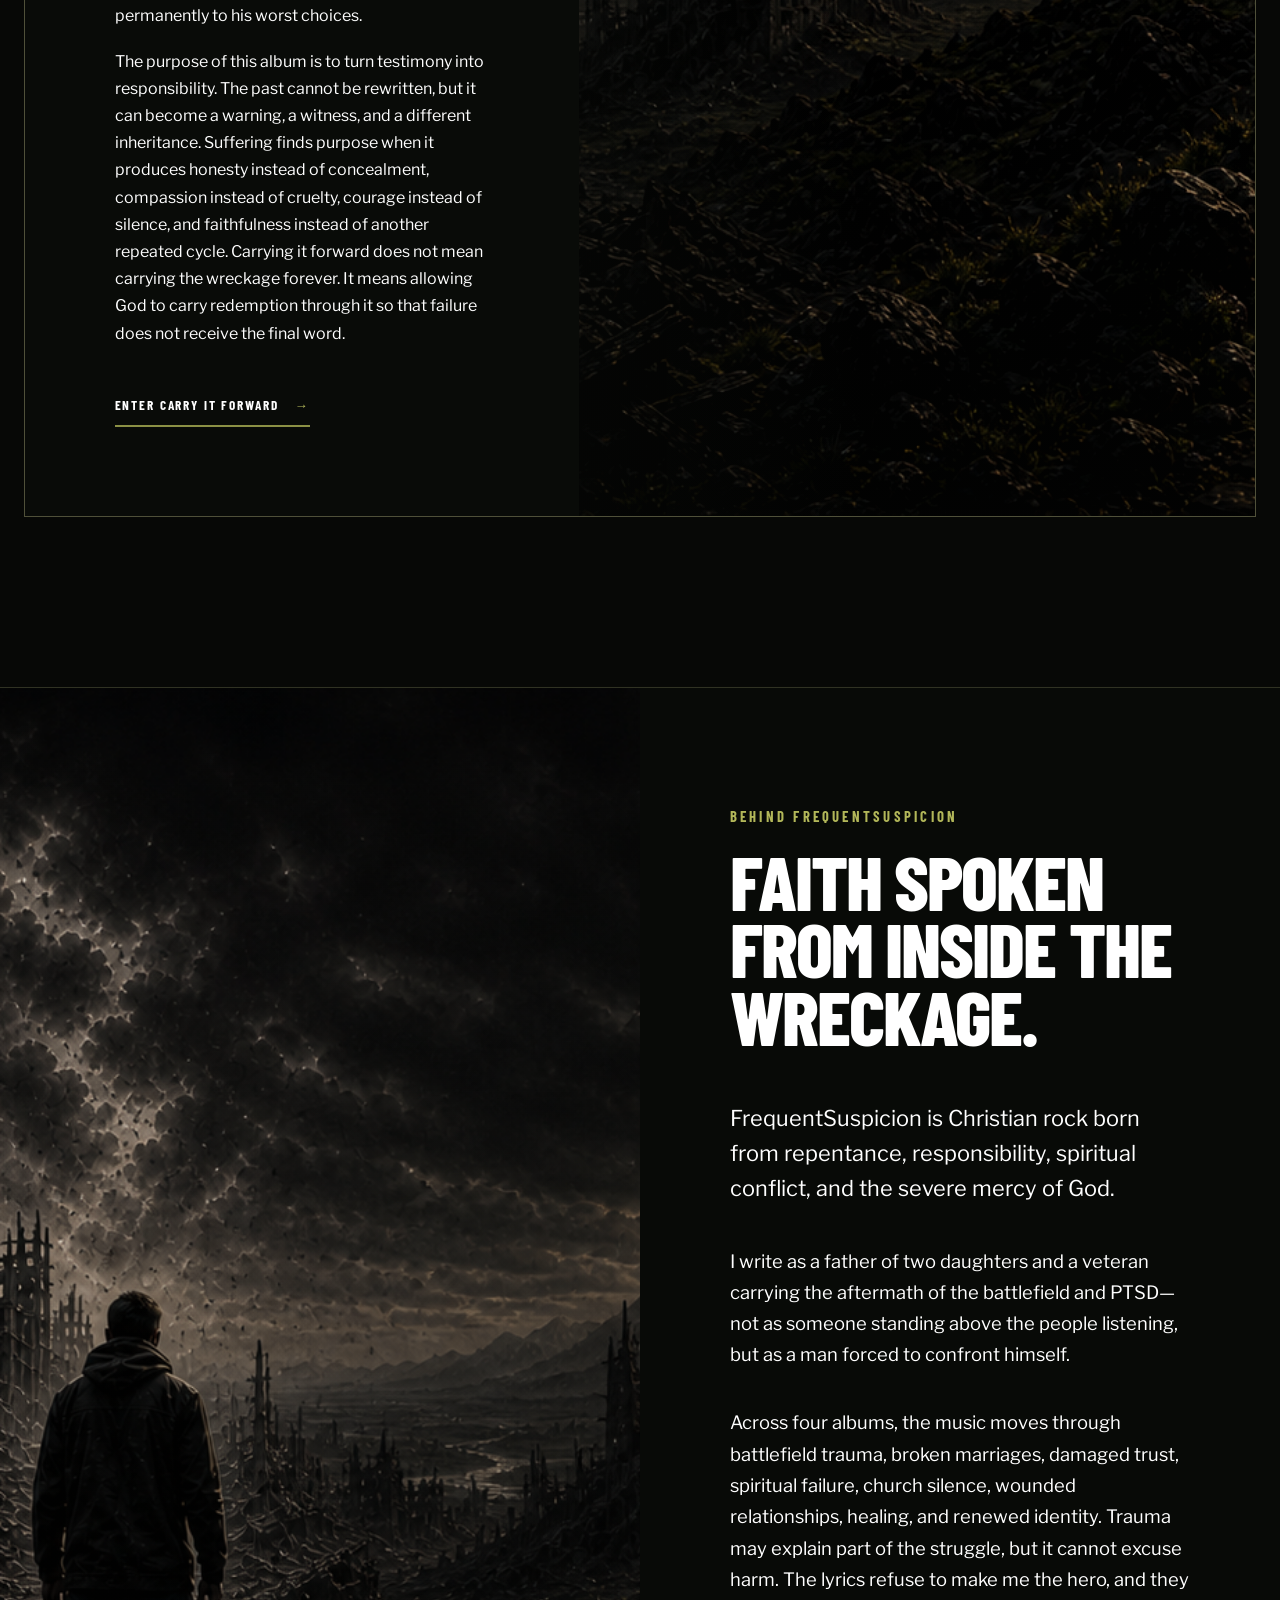
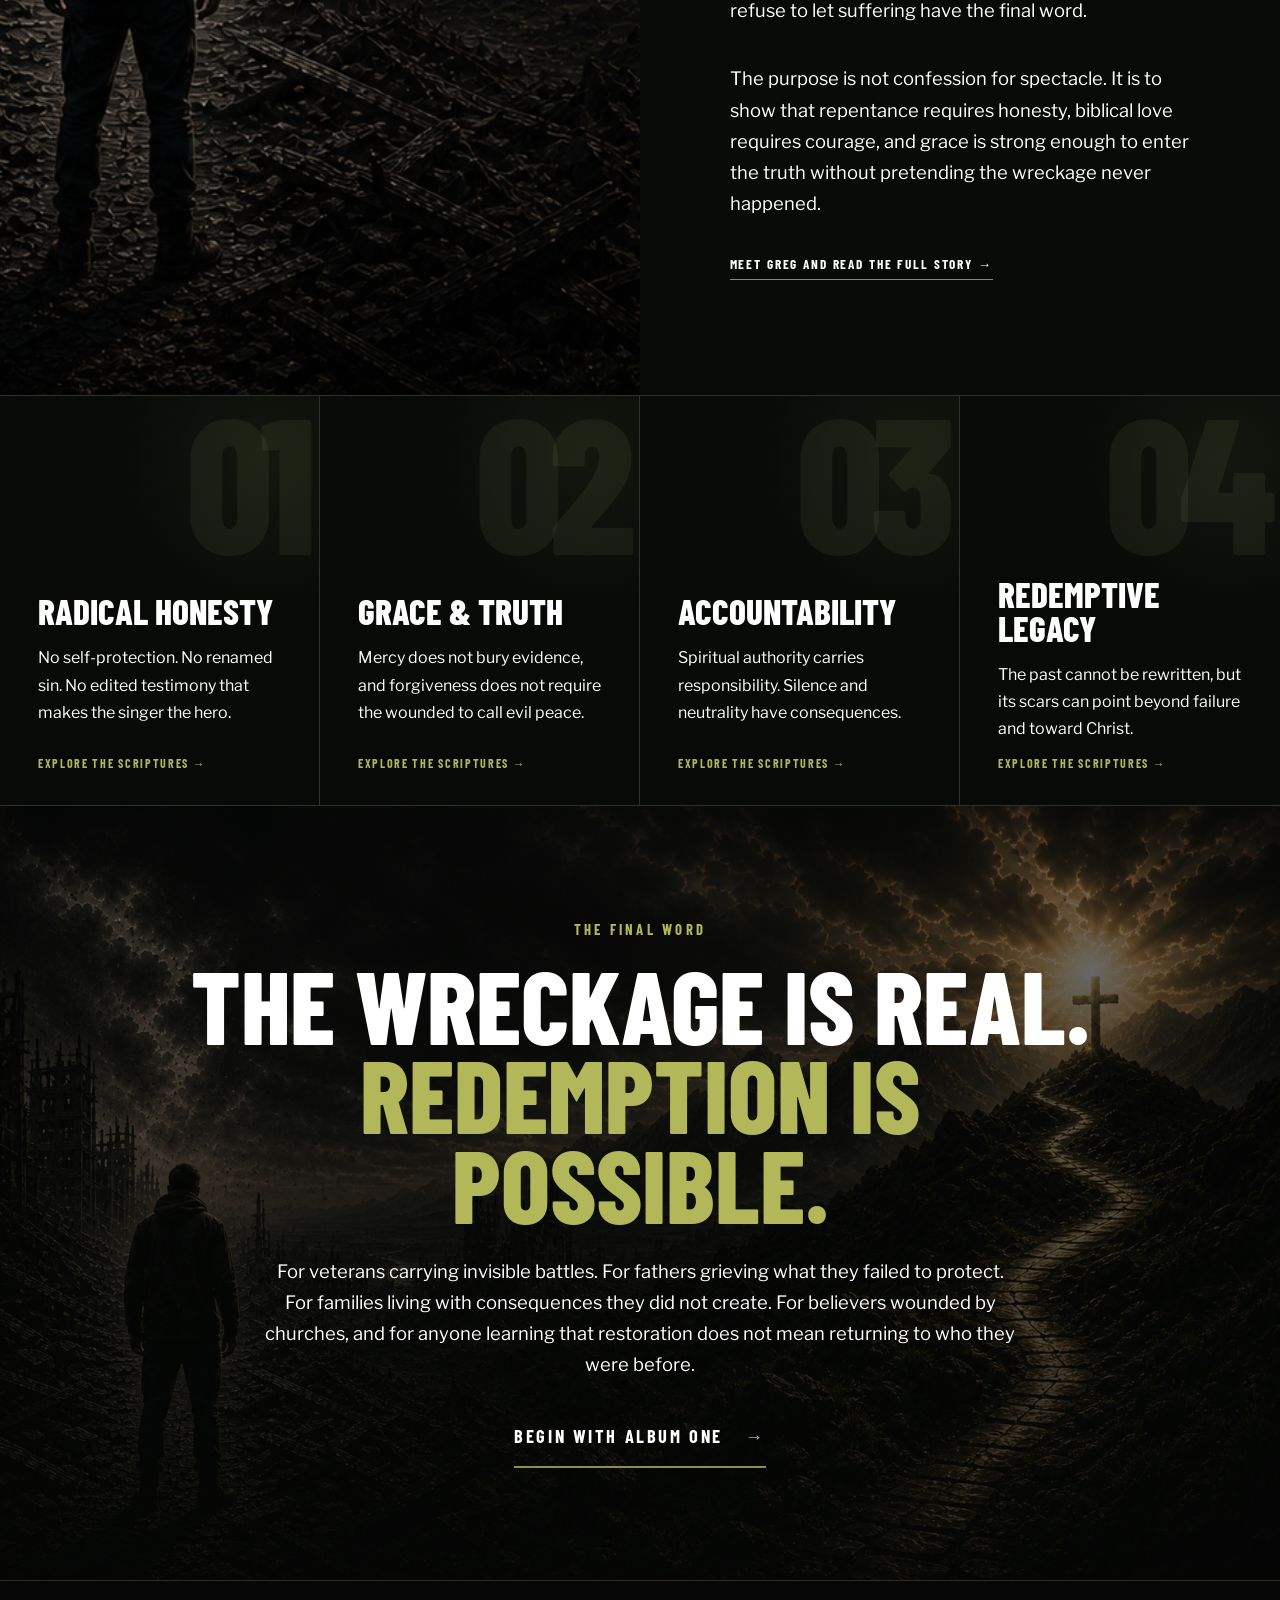
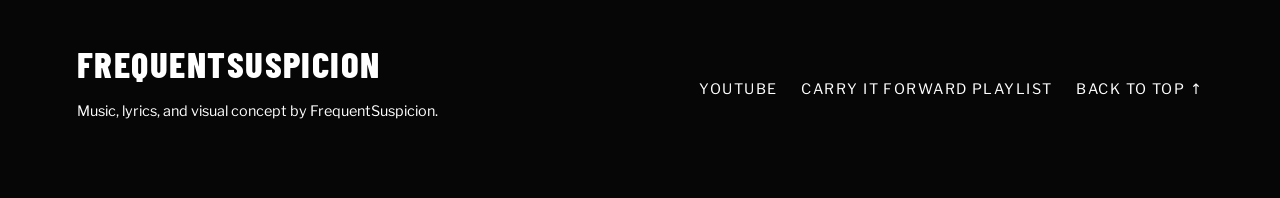
==== commit f5bcc53e: "Publish completed interactive album catalog" ====
--- a/index.html
+++ b/index.html
@@ -36,7 +36,7 @@
   <link rel="manifest" href="manifest.webmanifest">
   <link rel="apple-touch-icon" href="assets/icons/apple-touch-icon.png">
   <link rel="icon" type="image/png" sizes="32x32" href="assets/icons/favicon-32.png">
-  <link rel="stylesheet" href="styles.css?v=20260807-9">
+  <link rel="stylesheet" href="styles.css?v=20260808-2">
 </head>
 <body>
   <div class="grain" aria-hidden="true"></div>
@@ -81,6 +81,74 @@
       <p class="eyebrow">The complete testimony</p>
       <h2>The battlefield followed him home.<br><em>God did not leave him there.</em></h2>
       <p>These four albums form one continuous journey: recognizing the destruction, separating identity from accusation, becoming whole, and allowing redemption to become a warning, a witness, and a different inheritance.</p>
+    </section>
+
+    <section class="featured-songs" id="featured-songs" aria-labelledby="featured-songs-title">
+      <div class="featured-songs-intro">
+        <div>
+          <p class="eyebrow">Four albums · Four doorways</p>
+          <h2 id="featured-songs-title">Begin with<br><span>the songs.</span></h2>
+        </div>
+        <p>One song from each album opens a different part of the testimony: the wound, the reckoning, the rebirth, and the commission.</p>
+      </div>
+
+      <div class="featured-song-grid">
+        <article class="featured-song-card is-supporting" style="--feature-accent:#8197a8">
+          <a class="featured-song-art" href="album.html?track=shattered-lens#the-war-came-home" aria-label="Open Shattered Lens in The War Came Home interactive album">
+            <img src="https://i.ytimg.com/vi/TwCvTTnEaAM/maxresdefault.jpg" alt="Shattered Lens video artwork" loading="lazy">
+            <span class="featured-play" aria-hidden="true">▶</span>
+          </a>
+          <div class="featured-song-copy">
+            <p class="featured-album">Album I · The Wound</p>
+            <h3>Shattered Lens</h3>
+            <p>Survival changed the way the world looked. Mercy begins teaching the wounded eyes to see again.</p>
+            <a href="album.html?track=shattered-lens#the-war-came-home">Watch, listen, and read <span aria-hidden="true">→</span></a>
+          </div>
+        </article>
+
+        <article class="featured-song-card is-spotlight" style="--feature-accent:#d5ad59">
+          <a class="featured-song-art" href="album.html?track=what-is-next#the-reckoning" aria-label="Open What is Next in The Reckoning interactive album">
+            <img src="https://i.ytimg.com/vi/qql34ovgOus/maxresdefault.jpg" alt="What is Next video artwork" loading="lazy">
+            <span class="featured-badge">Featured testimony</span>
+            <span class="featured-play" aria-hidden="true">▶</span>
+          </a>
+          <div class="featured-song-copy">
+            <p class="featured-album">Album II · The Reckoning</p>
+            <h3>What is Next</h3>
+            <p>Repentance stops asking for the old life back and asks God who the man must become today.</p>
+            <blockquote>“Whatever life is left in me is Yours.”</blockquote>
+            <a href="album.html?track=what-is-next#the-reckoning">Enter the testimony <span aria-hidden="true">→</span></a>
+          </div>
+        </article>
+
+        <article class="featured-song-card is-spotlight" style="--feature-accent:#8da873">
+          <a class="featured-song-art" href="album.html?track=death-day#the-restoration" aria-label="Open Death Day in The Restoration interactive album">
+            <img src="https://i.ytimg.com/vi/sb0rdhJndpg/maxresdefault.jpg" alt="Death Day video artwork" loading="lazy">
+            <span class="featured-badge">Featured testimony</span>
+            <span class="featured-play" aria-hidden="true">▶</span>
+          </a>
+          <div class="featured-song-copy">
+            <p class="featured-album">Album III · The Rebirth</p>
+            <h3>Death Day</h3>
+            <p>The old life is not restored. In its place, the Father offers resurrection and teaches the wounded man to live.</p>
+            <blockquote>“I thought I needed my old life back.”</blockquote>
+            <a href="album.html?track=death-day#the-restoration">Enter the testimony <span aria-hidden="true">→</span></a>
+          </div>
+        </article>
+
+        <article class="featured-song-card is-supporting" style="--feature-accent:#b2b759">
+          <a class="featured-song-art" href="album.html?track=carry-it-forward#carry-it-forward" aria-label="Open Carry It Forward in the Carry It Forward interactive album">
+            <img src="https://i.ytimg.com/vi/B_CWZr-zlgI/maxresdefault.jpg" alt="Carry It Forward video artwork" loading="lazy">
+            <span class="featured-play" aria-hidden="true">▶</span>
+          </a>
+          <div class="featured-song-copy">
+            <p class="featured-album">Album IV · The Commission</p>
+            <h3>Carry It Forward</h3>
+            <p>The wreckage becomes responsibility: a prayer for faithfulness—not failure—to become the inheritance.</p>
+            <a href="album.html?track=carry-it-forward#carry-it-forward">Watch, listen, and read <span aria-hidden="true">→</span></a>
+          </div>
+        </article>
+      </div>
     </section>
 
     <section class="album-journey" id="journey">
@@ -252,10 +320,10 @@
   </div>
 
   <script src="analytics.js?v=1" defer></script>
-  <script src="app.js?v=20260807-3" defer></script>
+  <script src="app.js?v=20260808-2" defer></script>
   <script src="pillars.js?v=2" defer></script>
   <script type="module" src="care.js?v=20260802-1"></script>
   <script src="accessibility.js?v=2" defer></script>
-  <script src="pwa.js?v=2" defer></script>
+  <script src="pwa.js?v=4" defer></script>
 </body>
 </html>
--- a/styles.css
+++ b/styles.css
@@ -75,6 +75,10 @@
 .route-back:hover { color: var(--olive-bright); }
 .album-route-subtitle { margin: 24px 0 20px; color: var(--olive-bright); font: 700 clamp(1.15rem, 2.5vw, 1.8rem)/1.15 var(--display); text-transform: uppercase; letter-spacing: .15em; }
 .album-route-copy blockquote { max-width: 690px; margin: 0; padding-left: 22px; border-left: 2px solid var(--olive); color: #fff; font: 600 clamp(1.08rem, 2vw, 1.38rem)/1.55 var(--body); }
+.album-route-actions { display: flex; flex-wrap: wrap; align-items: center; gap: 18px 34px; }
+.album-playlist-action { display: inline-flex; gap: 14px; align-items: center; margin-top: 26px; padding: 14px 0; border-bottom: 1px solid rgba(255,255,255,.42); color: #fff; text-decoration: none; font: 700 .83rem var(--display); letter-spacing: .14em; text-transform: uppercase; }
+.album-playlist-action span { color: var(--olive-bright); }
+.album-playlist-action:hover { color: var(--olive-bright); border-color: var(--olive-bright); }
 .album-switcher { width: min(1500px, calc(100% - 48px)); margin: 0 auto; display: grid; grid-template-columns: repeat(4, 1fr); border: 1px solid var(--line); border-top: 0; background: #080a07; }
 .album-switcher a { min-height: 100px; display: flex; flex-direction: column; justify-content: center; padding: 20px 26px; border-right: 1px solid var(--line); color: #fff; text-decoration: none; font: 700 1.08rem/1.15 var(--display); text-transform: uppercase; letter-spacing: .06em; transition: background .2s ease, color .2s ease; }
 .album-switcher a:last-child { border-right: 0; }
@@ -90,6 +94,32 @@
 .manifesto h2 { margin: 0 auto 30px; font: 700 clamp(2.6rem, 6vw, 5.8rem)/.96 var(--display); text-transform: uppercase; letter-spacing: -.02em; }
 .manifesto h2 em { color: var(--olive-bright); font-style: normal; }
 .manifesto > p:last-child { max-width: 720px; margin: auto; color: var(--bone-dim); }
+
+.featured-songs { padding: 30px 0 150px; background: radial-gradient(circle at 18% 8%, rgba(109,126,137,.14), transparent 26%), radial-gradient(circle at 82% 88%, rgba(139,145,69,.13), transparent 31%), #080a07; }
+.featured-songs-intro { width: min(1380px, calc(100% - 48px)); margin: 0 auto 72px; display: grid; grid-template-columns: minmax(0, 1.15fr) minmax(280px, .6fr); align-items: end; gap: 60px; }
+.featured-songs-intro h2 { margin: 0; font: 800 clamp(4.4rem, 9vw, 8rem)/.78 var(--display); letter-spacing: -.035em; text-transform: uppercase; }
+.featured-songs-intro h2 span { color: var(--olive-bright); }
+.featured-songs-intro > p { max-width: 520px; margin: 0; color: #fff; }
+.featured-song-grid { width: min(1380px, calc(100% - 48px)); margin: auto; display: grid; grid-template-columns: repeat(2, minmax(0, 1fr)); gap: 2px; padding: 2px; background: var(--line); }
+.featured-song-card { min-width: 0; display: grid; grid-template-columns: minmax(0, .95fr) minmax(0, 1.05fr); background: #090b08; isolation: isolate; }
+.featured-song-card.is-spotlight { min-height: 590px; grid-column: span 1; grid-template-columns: 1fr; grid-template-rows: minmax(260px, 1.12fr) auto; box-shadow: inset 0 -4px var(--feature-accent); }
+.featured-song-card.is-supporting { min-height: 390px; }
+.featured-song-art { min-height: 100%; position: relative; display: block; overflow: hidden; background: #030403; }
+.featured-song-art::after { content: ""; position: absolute; inset: 0; background: linear-gradient(0deg, rgba(4,5,4,.66), transparent 54%), linear-gradient(90deg, transparent 60%, rgba(4,5,4,.22)); transition: background .3s ease; }
+.featured-song-art img { width: 100%; height: 100%; display: block; object-fit: cover; filter: saturate(.78) contrast(1.08); transition: transform .55s ease, filter .55s ease; }
+.featured-song-card:hover .featured-song-art img { transform: scale(1.025); filter: saturate(1) contrast(1.05); }
+.featured-play { width: 68px; height: 68px; position: absolute; right: 26px; bottom: 26px; z-index: 2; display: grid; place-items: center; border: 1px solid rgba(255,255,255,.62); border-radius: 50%; background: rgba(4,5,4,.68); color: var(--feature-accent); font-size: 1.15rem; box-shadow: 0 12px 38px rgba(0,0,0,.4); backdrop-filter: blur(8px); transition: transform .2s ease, background .2s ease; }
+.featured-song-art:hover .featured-play { transform: scale(1.08); background: #050605; }
+.featured-badge { position: absolute; top: 24px; left: 24px; z-index: 2; padding: 9px 13px; border-left: 3px solid var(--feature-accent); background: rgba(4,5,4,.82); color: #fff; font: 700 .71rem var(--display); letter-spacing: .18em; text-transform: uppercase; backdrop-filter: blur(8px); }
+.featured-song-copy { min-width: 0; display: flex; flex-direction: column; justify-content: center; padding: clamp(34px, 4.5vw, 66px); }
+.featured-song-copy .featured-album { margin: 0 0 13px; color: var(--feature-accent); font: 700 .77rem var(--display); letter-spacing: .19em; text-transform: uppercase; }
+.featured-song-copy h3 { margin: 0 0 20px; font: 800 clamp(2.7rem, 5.2vw, 5.4rem)/.82 var(--display); letter-spacing: -.025em; text-transform: uppercase; }
+.featured-song-card.is-supporting h3 { font-size: clamp(2.5rem, 4vw, 4rem); }
+.featured-song-copy > p:not(.featured-album) { margin: 0; color: #fff; font-size: calc(.97rem * var(--reader-scale)); }
+.featured-song-copy blockquote { margin: 24px 0 0; padding-left: 17px; border-left: 2px solid var(--feature-accent); color: var(--bone); font: 600 1.08rem/1.55 var(--body); }
+.featured-song-copy > a { align-self: flex-start; margin-top: 28px; padding-bottom: 7px; border-bottom: 1px solid var(--feature-accent); color: #fff; text-decoration: none; font: 700 .76rem var(--display); letter-spacing: .14em; text-transform: uppercase; }
+.featured-song-copy > a span { margin-left: 12px; color: var(--feature-accent); }
+.featured-song-copy > a:hover { color: var(--feature-accent); }
 
 .album-journey { padding: 130px 0 170px; border-top: 1px solid var(--line); background: radial-gradient(circle at 84% 9%, rgba(139,145,69,.11), transparent 27%), #070806; }
 .journey-intro { padding-bottom: 70px; }
@@ -484,6 +514,8 @@
   .hero-copy { padding-left: 24px; padding-right: 24px; }
   .hero-quote { display: none; }
   .section-intro { grid-template-columns: 1fr; gap: 20px; }
+  .featured-songs-intro { grid-template-columns: 1fr; gap: 24px; }
+  .featured-song-card, .featured-song-card.is-supporting { min-height: 0; grid-template-columns: 1fr; grid-template-rows: minmax(260px, 1fr) auto; }
   .album-chapter { min-height: 0; grid-template-columns: 1fr; }
   .album-chapter:nth-child(even) .album-chapter-art { order: 0; }
   .album-chapter-art { min-height: 0; aspect-ratio: 16 / 9; }
@@ -555,6 +587,16 @@
   .lyrics { font-size: 1.13rem; }
   .interactive-album { padding: 78px 0; }
   .album-journey { padding: 82px 0 100px; }
+  .featured-songs { padding: 15px 0 90px; }
+  .featured-songs-intro, .featured-song-grid { width: calc(100% - 20px); }
+  .featured-songs-intro { margin-bottom: 42px; }
+  .featured-songs-intro h2 { font-size: clamp(3.7rem, 19vw, 5.3rem); }
+  .featured-song-grid { grid-template-columns: minmax(0, 1fr); }
+  .featured-song-card.is-spotlight { min-height: 0; grid-column: auto; grid-template-rows: minmax(230px, 58vw) auto; }
+  .featured-song-card, .featured-song-card.is-supporting { grid-template-rows: minmax(220px, 56vw) auto; }
+  .featured-song-copy { padding: 32px 24px 40px; }
+  .featured-song-copy h3, .featured-song-card.is-supporting h3 { font-size: clamp(2.75rem, 14vw, 4rem); }
+  .featured-play { width: 58px; height: 58px; right: 18px; bottom: 18px; }
   .journey-line { width: calc(100% - 46px); margin-bottom: 50px; }
   .album-chapters { width: calc(100% - 20px); }
   .album-chapter-copy { padding: 43px 24px 58px; }
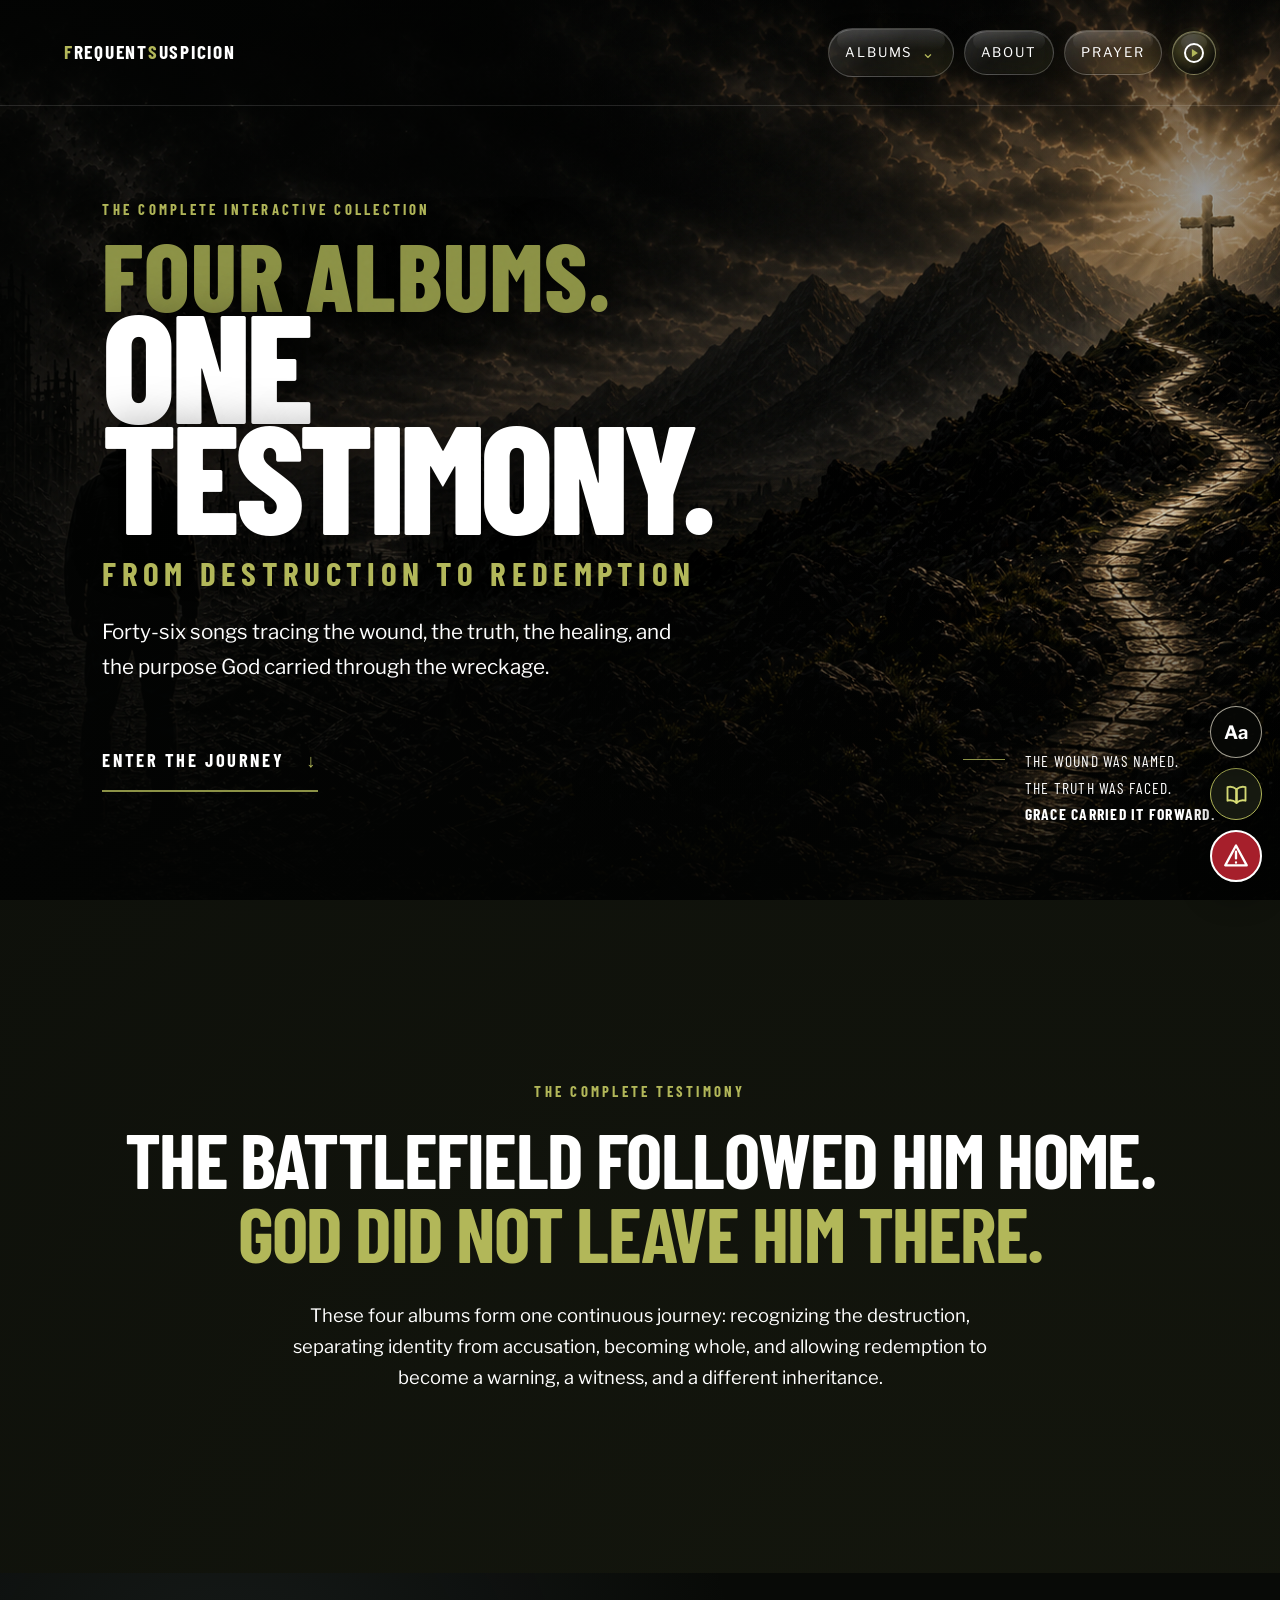
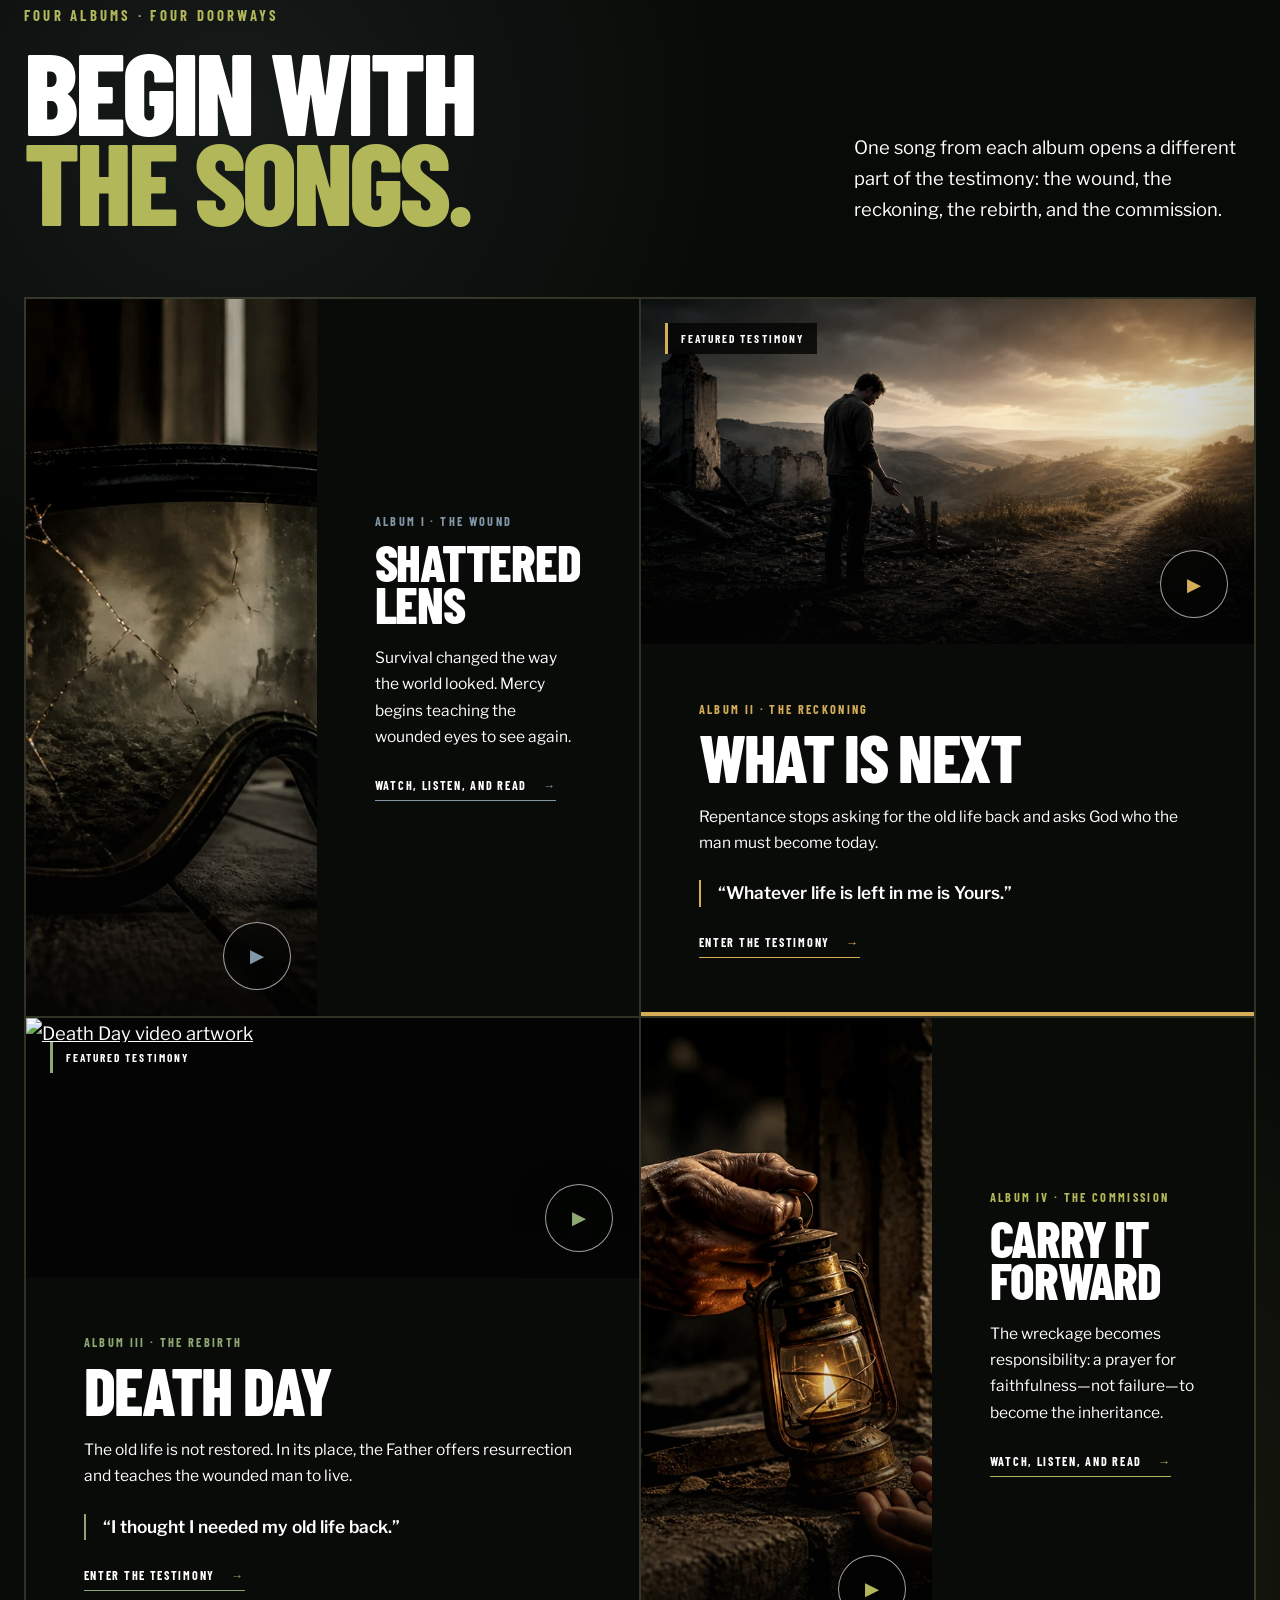
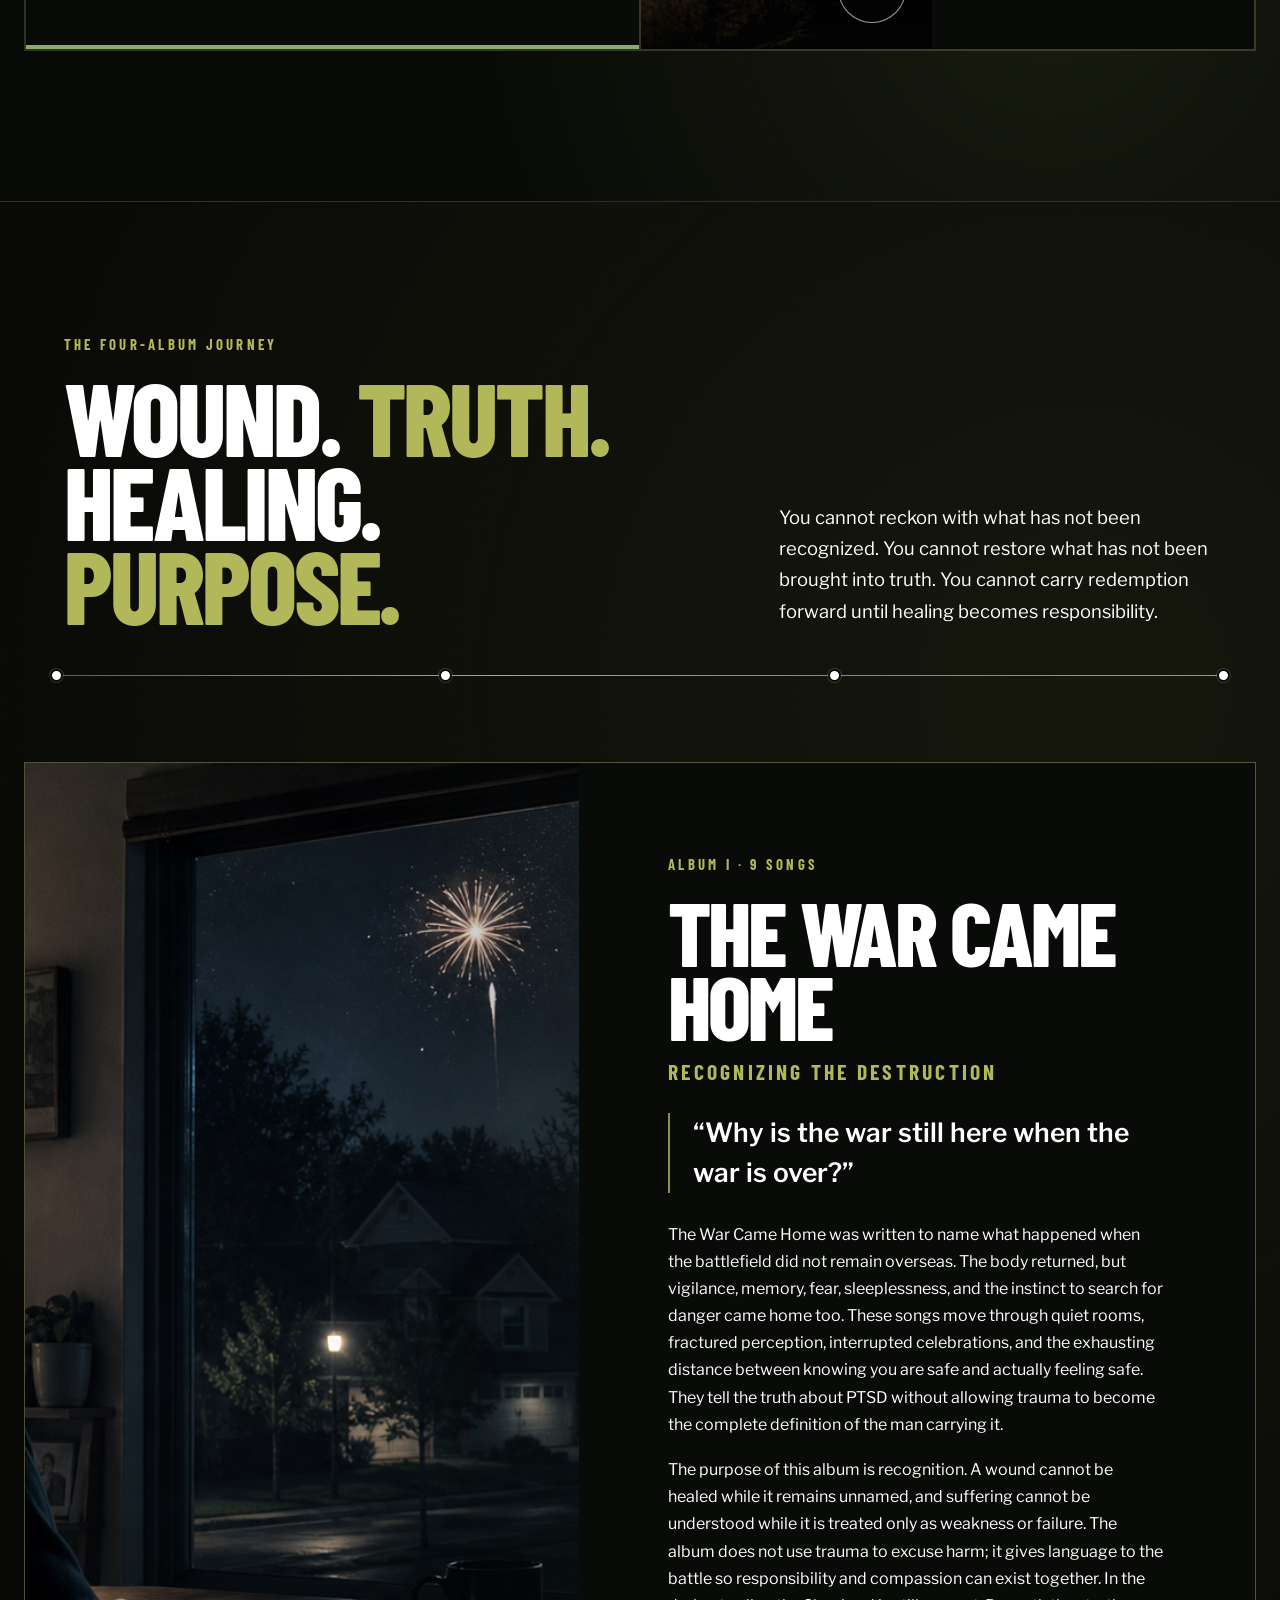
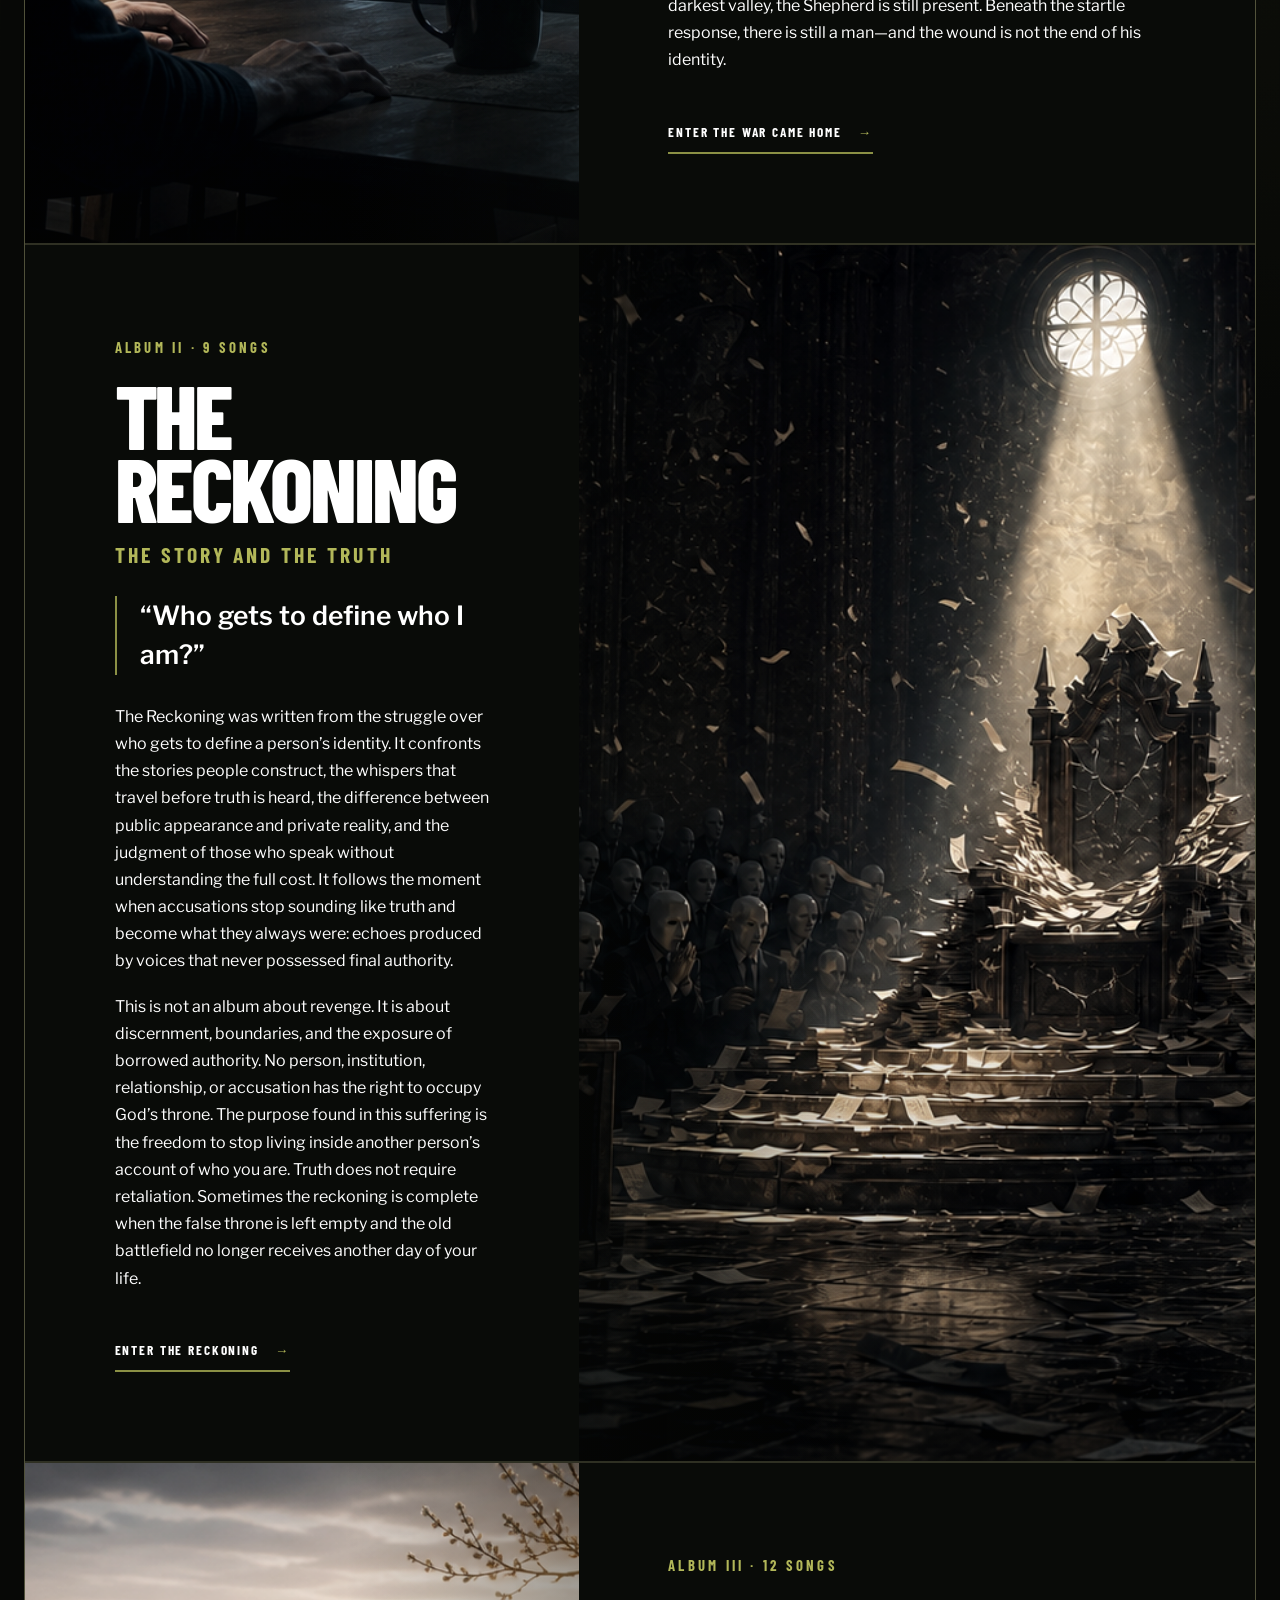
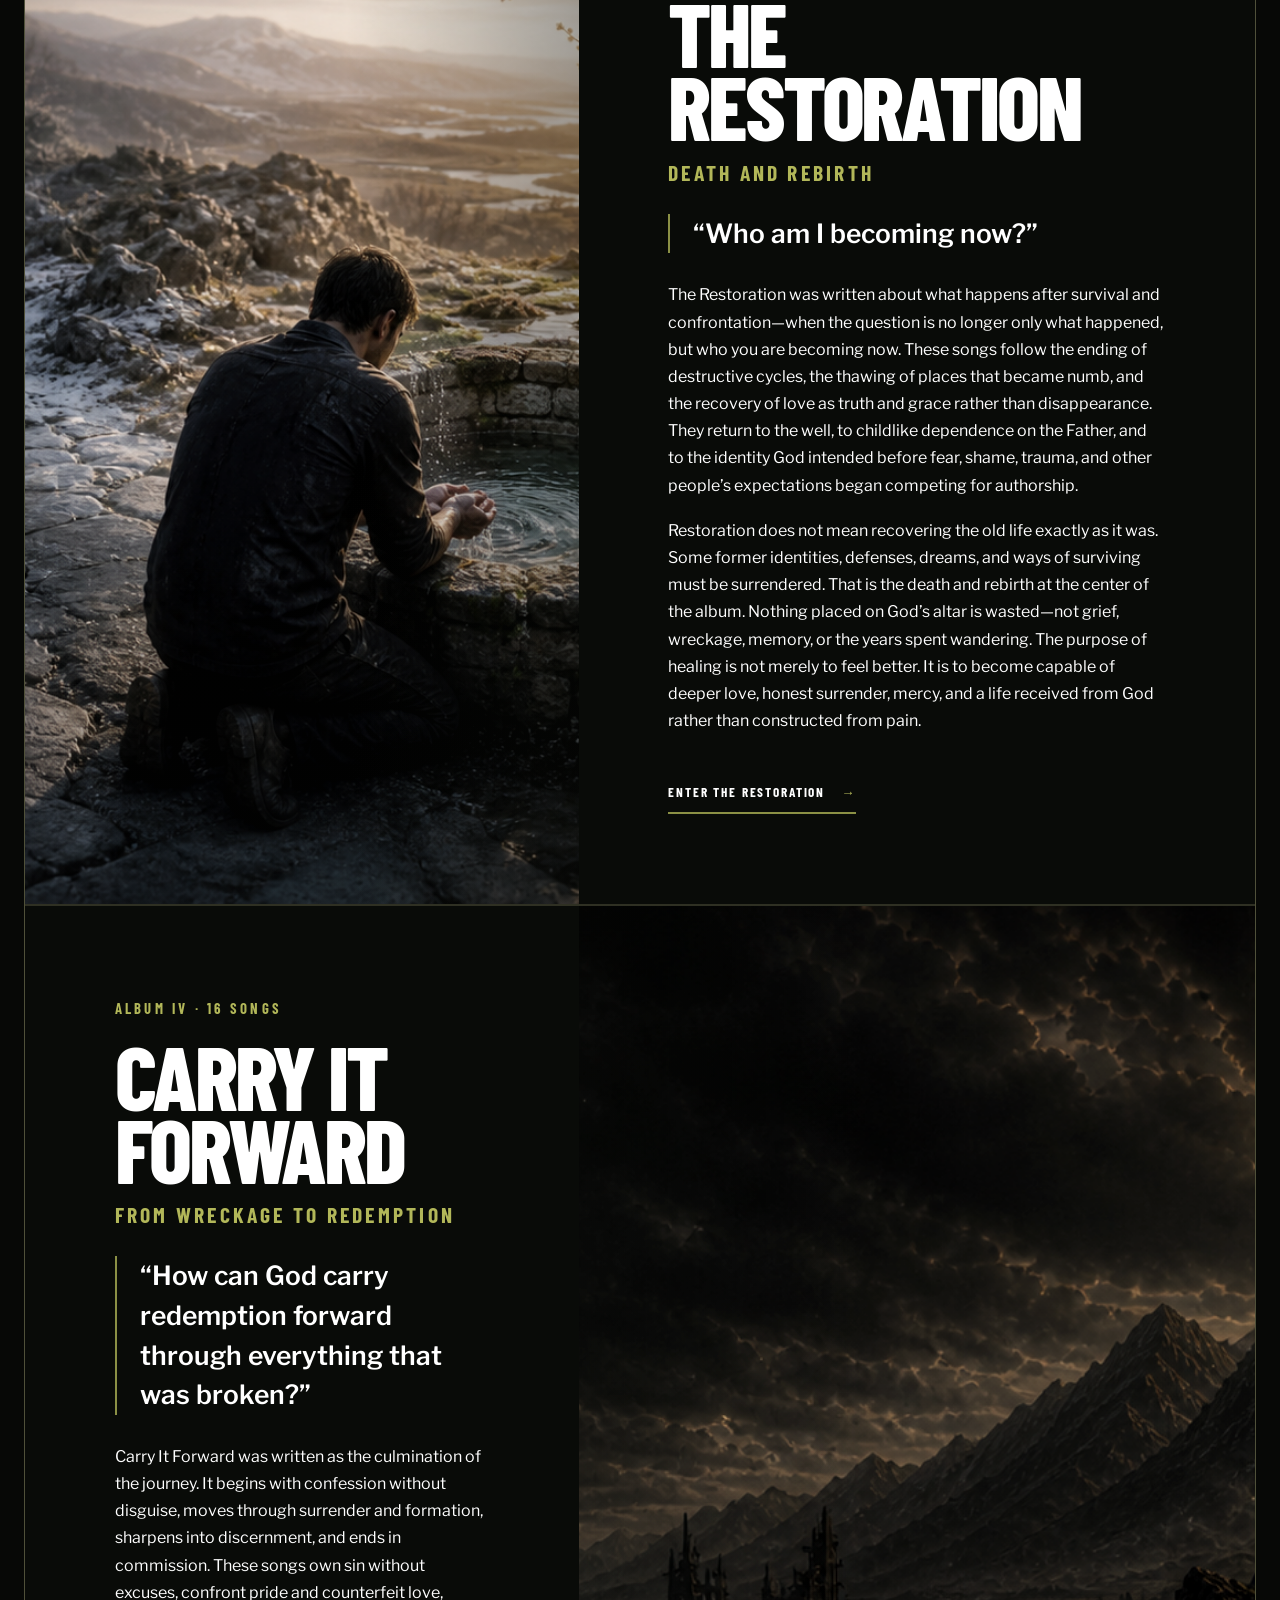
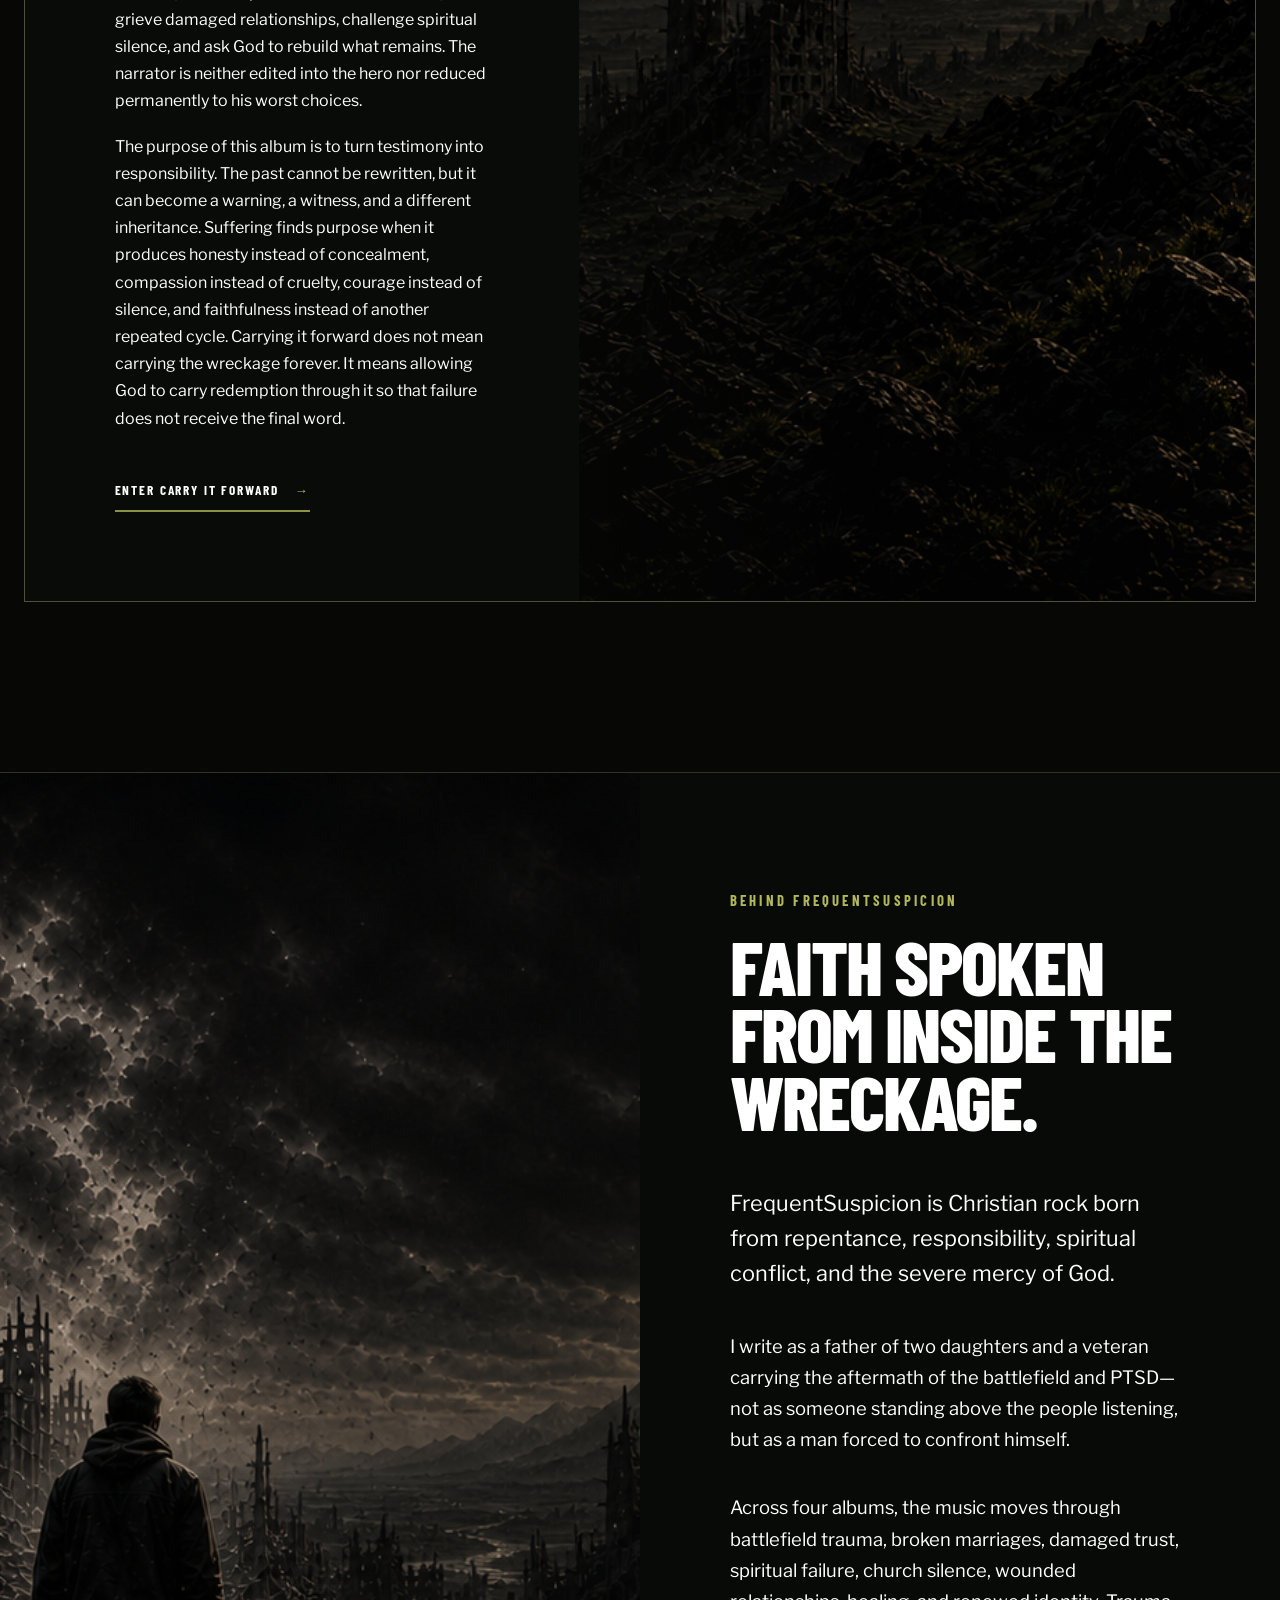
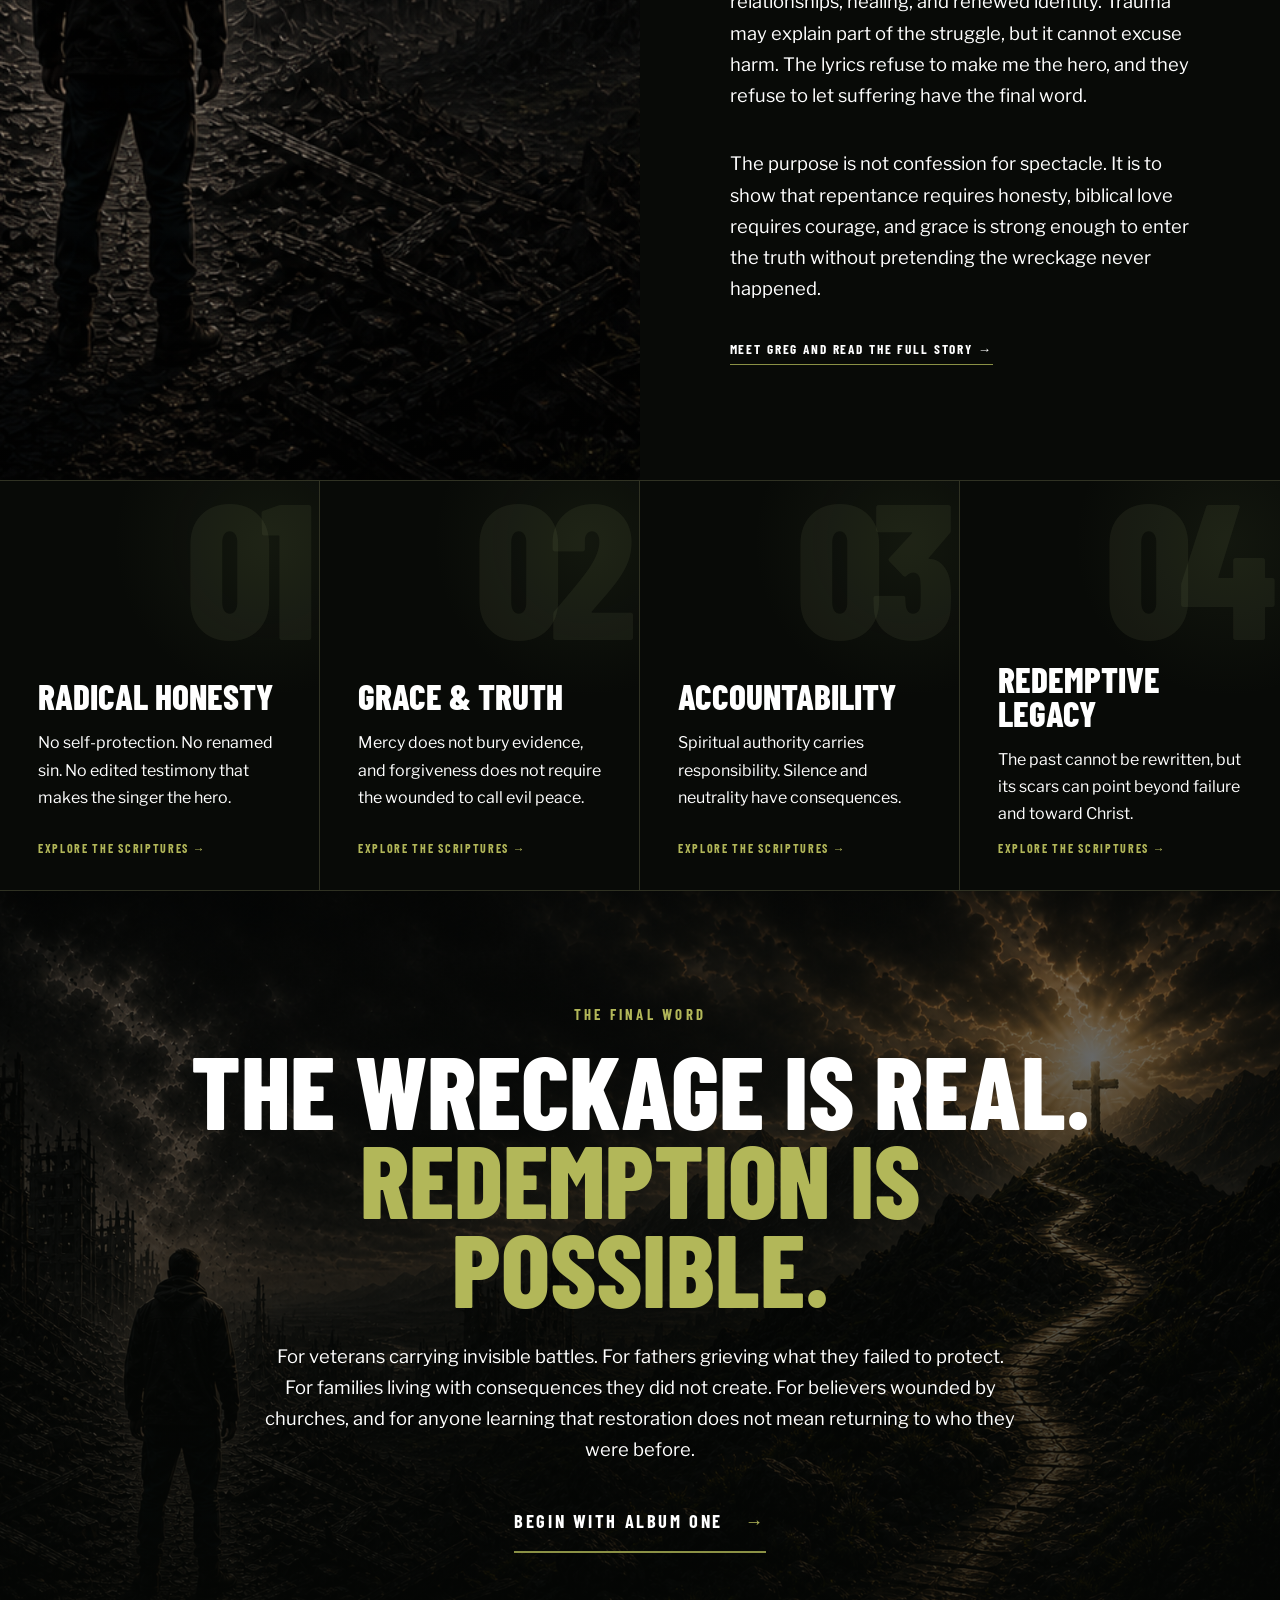
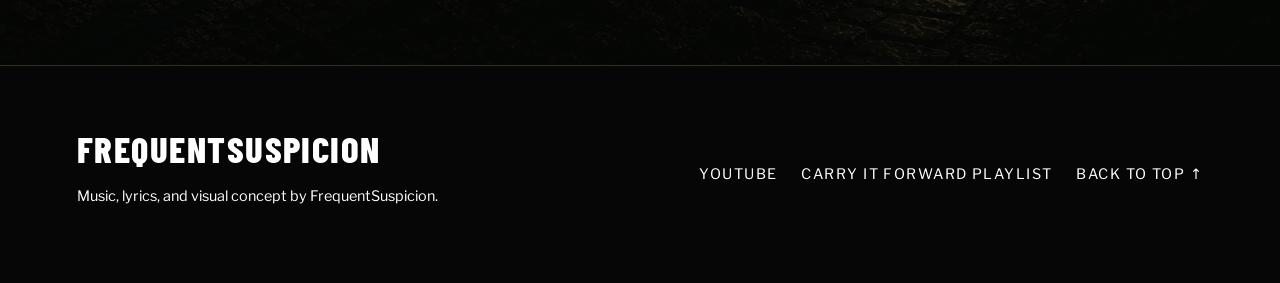
==== commit 7f43df19: "Add thematic featured-song artwork" ====
--- a/index.html
+++ b/index.html
@@ -36,7 +36,7 @@
   <link rel="manifest" href="manifest.webmanifest">
   <link rel="apple-touch-icon" href="assets/icons/apple-touch-icon.png">
   <link rel="icon" type="image/png" sizes="32x32" href="assets/icons/favicon-32.png">
-  <link rel="stylesheet" href="styles.css?v=20260808-2">
+  <link rel="stylesheet" href="styles.css?v=20260808-4">
 </head>
 <body>
   <div class="grain" aria-hidden="true"></div>
@@ -95,7 +95,7 @@
       <div class="featured-song-grid">
         <article class="featured-song-card is-supporting" style="--feature-accent:#8197a8">
           <a class="featured-song-art" href="album.html?track=shattered-lens#the-war-came-home" aria-label="Open Shattered Lens in The War Came Home interactive album">
-            <img src="https://i.ytimg.com/vi/TwCvTTnEaAM/maxresdefault.jpg" alt="Shattered Lens video artwork" loading="lazy">
+            <img src="assets/artwork/shattered-lens-feature-v2.webp" alt="A cracked protective lens distorting a safe home into a remembered battlefield" loading="lazy" width="1672" height="941">
             <span class="featured-play" aria-hidden="true">▶</span>
           </a>
           <div class="featured-song-copy">
@@ -108,7 +108,7 @@
 
         <article class="featured-song-card is-spotlight" style="--feature-accent:#d5ad59">
           <a class="featured-song-art" href="album.html?track=what-is-next#the-reckoning" aria-label="Open What is Next in The Reckoning interactive album">
-            <img src="https://i.ytimg.com/vi/qql34ovgOus/maxresdefault.jpg" alt="What is Next video artwork" loading="lazy">
+            <img src="assets/artwork/what-is-next-feature-v2.webp" alt="A repentant man facing a road beyond the ruins" loading="lazy" width="1672" height="941">
             <span class="featured-badge">Featured testimony</span>
             <span class="featured-play" aria-hidden="true">▶</span>
           </a>
@@ -138,7 +138,7 @@
 
         <article class="featured-song-card is-supporting" style="--feature-accent:#b2b759">
           <a class="featured-song-art" href="album.html?track=carry-it-forward#carry-it-forward" aria-label="Open Carry It Forward in the Carry It Forward interactive album">
-            <img src="https://i.ytimg.com/vi/B_CWZr-zlgI/maxresdefault.jpg" alt="Carry It Forward video artwork" loading="lazy">
+            <img src="assets/artwork/carry-it-forward-feature-v2.webp" alt="A scarred hand passing a steady lantern to younger hands" loading="lazy" width="1672" height="941">
             <span class="featured-play" aria-hidden="true">▶</span>
           </a>
           <div class="featured-song-copy">
@@ -320,10 +320,10 @@
   </div>
 
   <script src="analytics.js?v=1" defer></script>
-  <script src="app.js?v=20260808-2" defer></script>
+  <script src="app.js?v=20260808-3" defer></script>
   <script src="pillars.js?v=2" defer></script>
   <script type="module" src="care.js?v=20260802-1"></script>
   <script src="accessibility.js?v=2" defer></script>
-  <script src="pwa.js?v=4" defer></script>
+  <script src="pwa.js?v=7" defer></script>
 </body>
 </html>
--- a/styles.css
+++ b/styles.css
@@ -316,7 +316,7 @@
 .origin-brand, .origin-brand span { display: block; }
 .origin-title h2 .origin-brand { margin-top: .08em; color: var(--olive-bright); }
 .origin-copy { max-width: 690px; color: #fff; }
-.origin-copy .lead { color: var(--bone); font-size: clamp(1.44rem, 2.53vw, 1.84rem); line-height: 1.55; }
+.origin-copy .lead { margin: 0 0 30px; color: var(--bone); font: 600 clamp(1.28rem, 1.9vw, 1.55rem)/1.52 var(--body); letter-spacing: -.018em; text-wrap: balance; }
 .origin-copy blockquote { margin: 60px 0; padding: 24px 0 24px 32px; border-left: 3px solid var(--olive); color: var(--bone); font: 700 clamp(2.3rem, 4.6vw, 3.68rem)/1 var(--display); text-transform: uppercase; }
 .about-confession { min-height: 650px; display: grid; grid-template-columns: .55fr 1.45fr; gap: 60px; align-items: center; padding: 100px clamp(28px, 8vw, 130px); border-top: 1px solid var(--line); background: #090b08; }
 .about-confession.reverse { background: linear-gradient(120deg, rgba(139,145,69,.1), transparent 55%), #060705; }
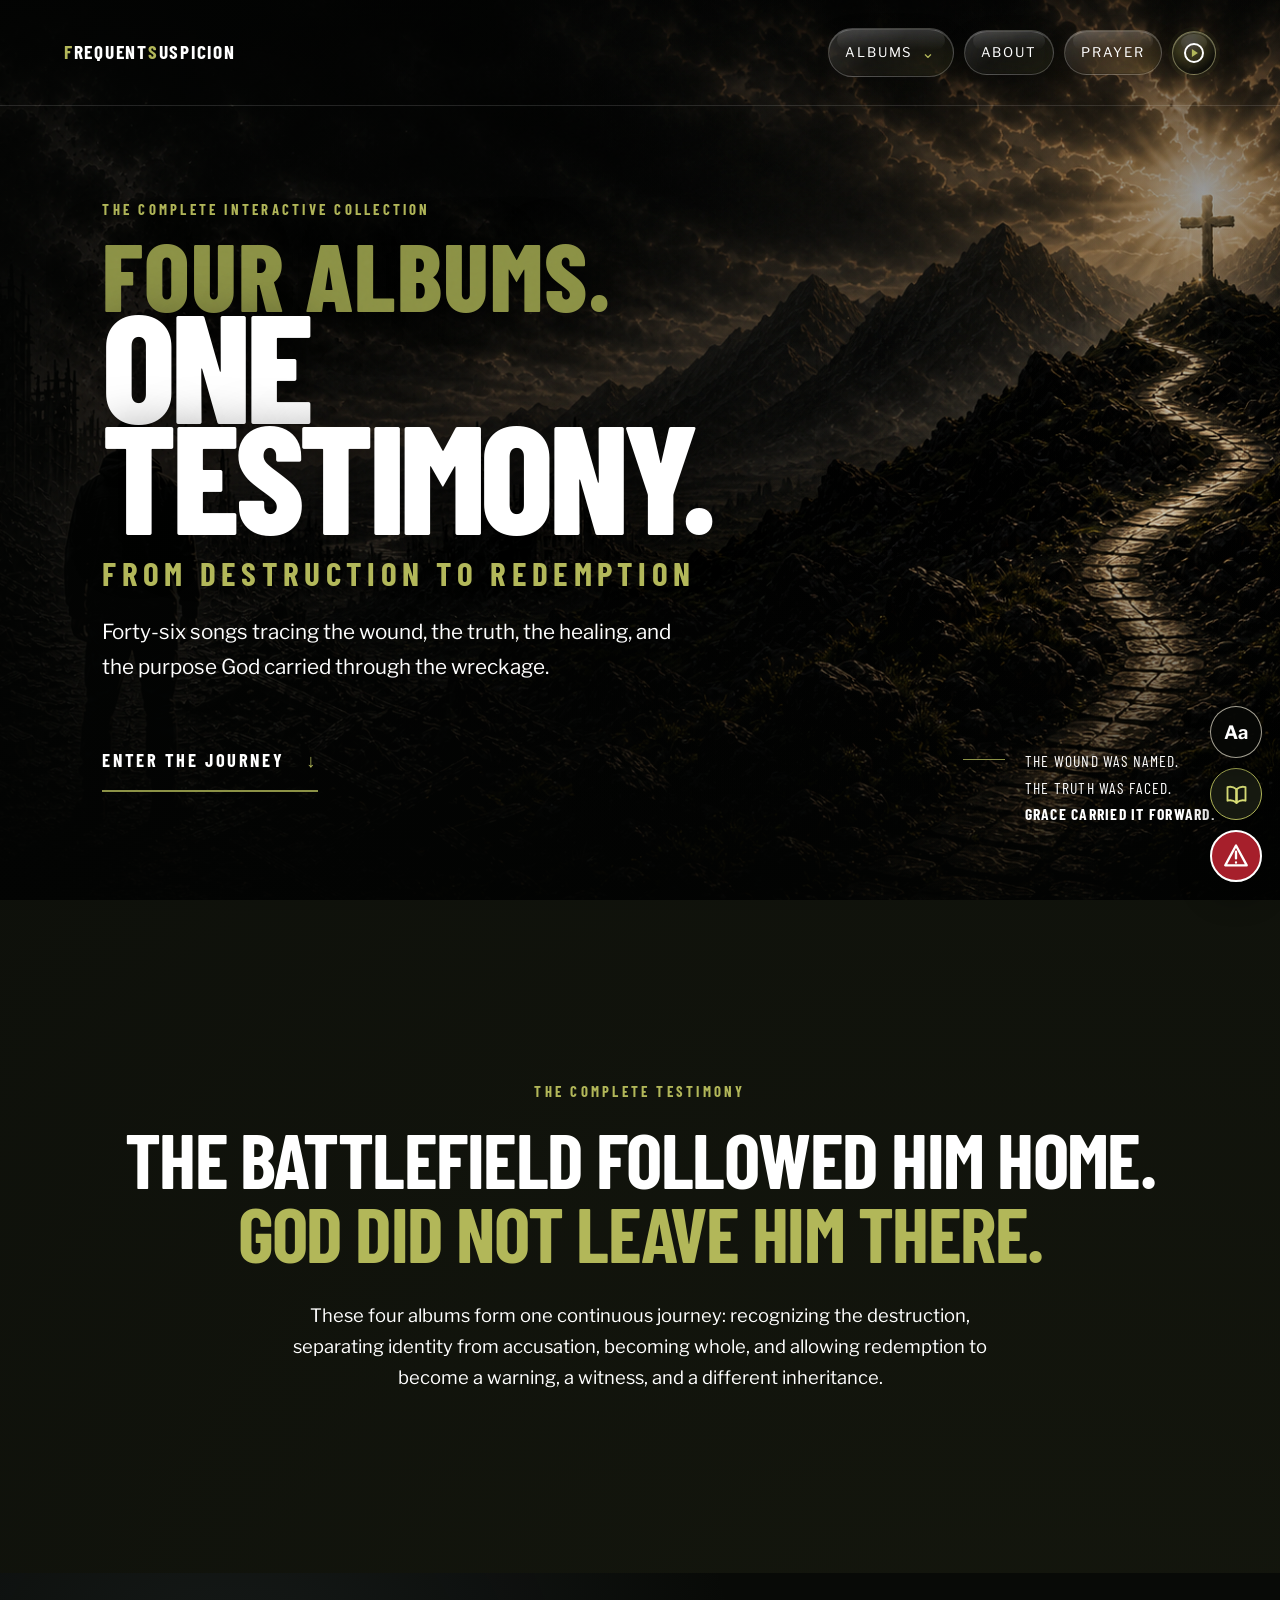
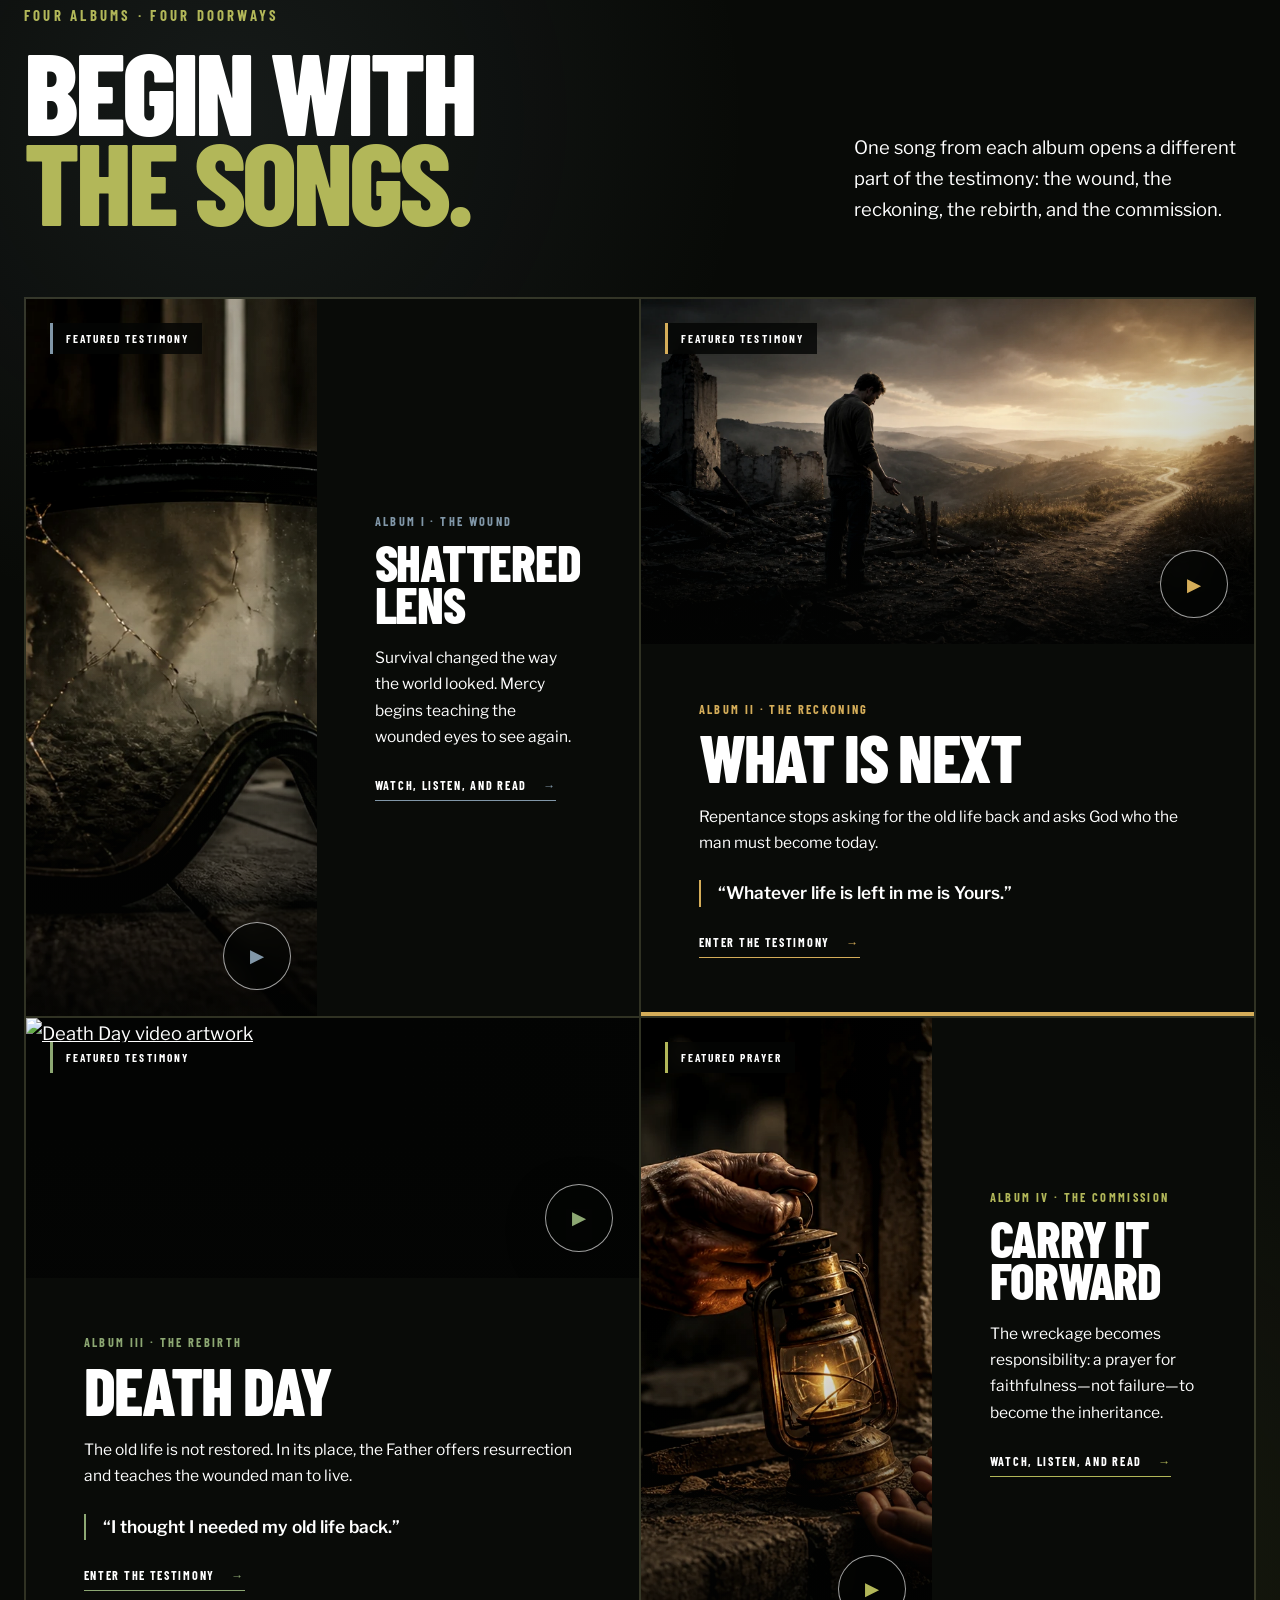
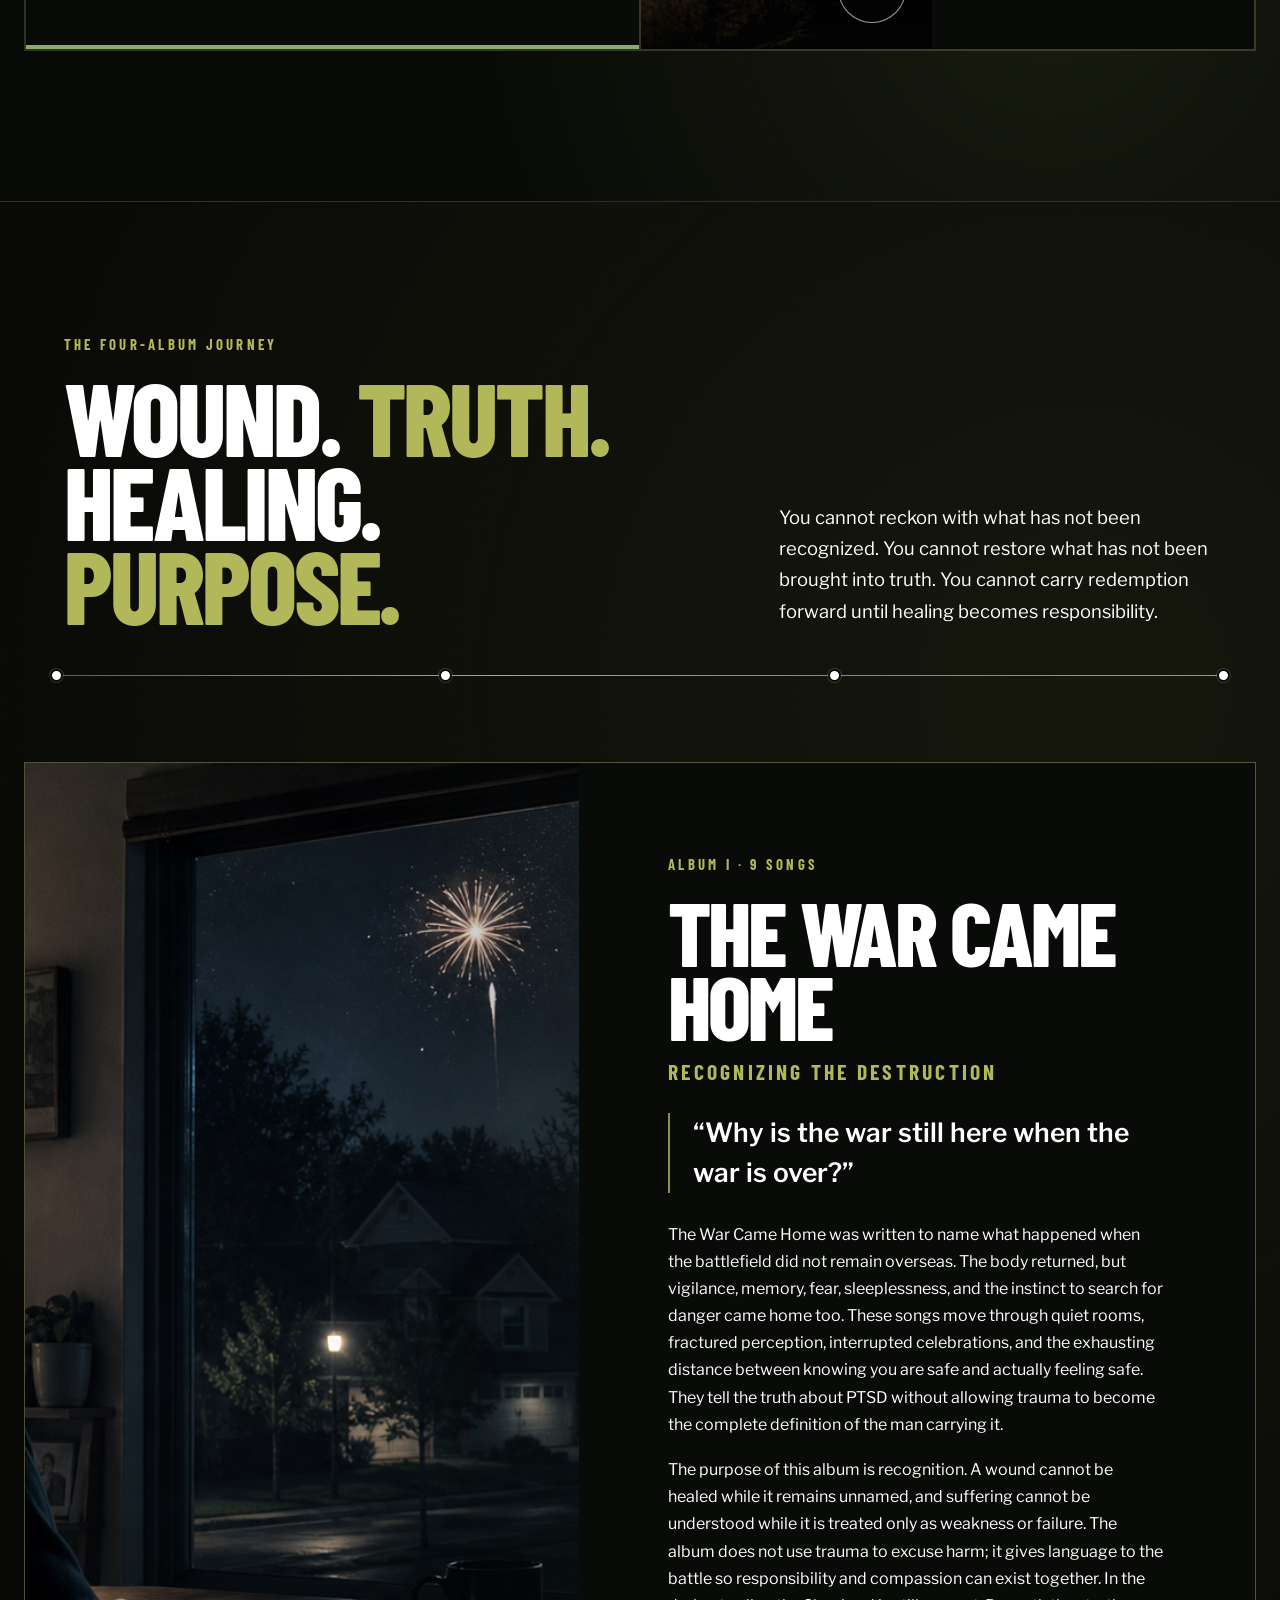
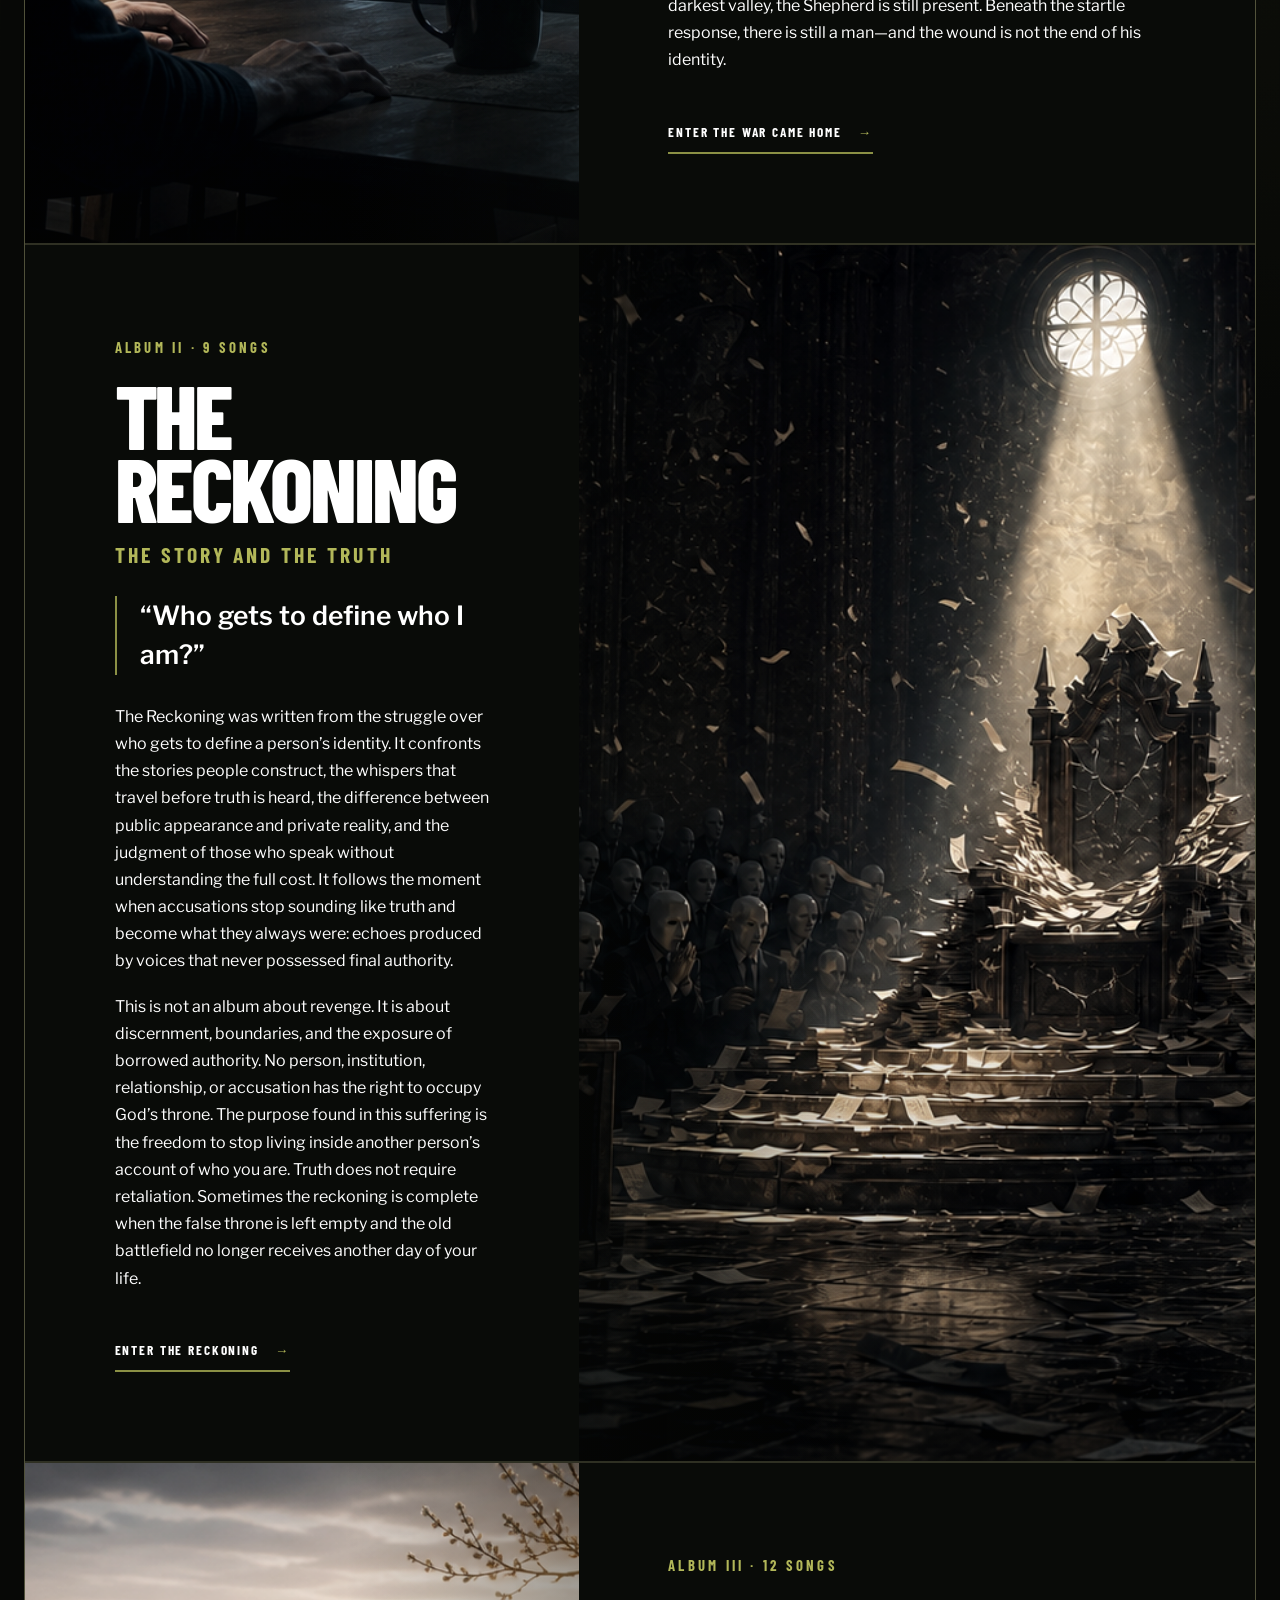
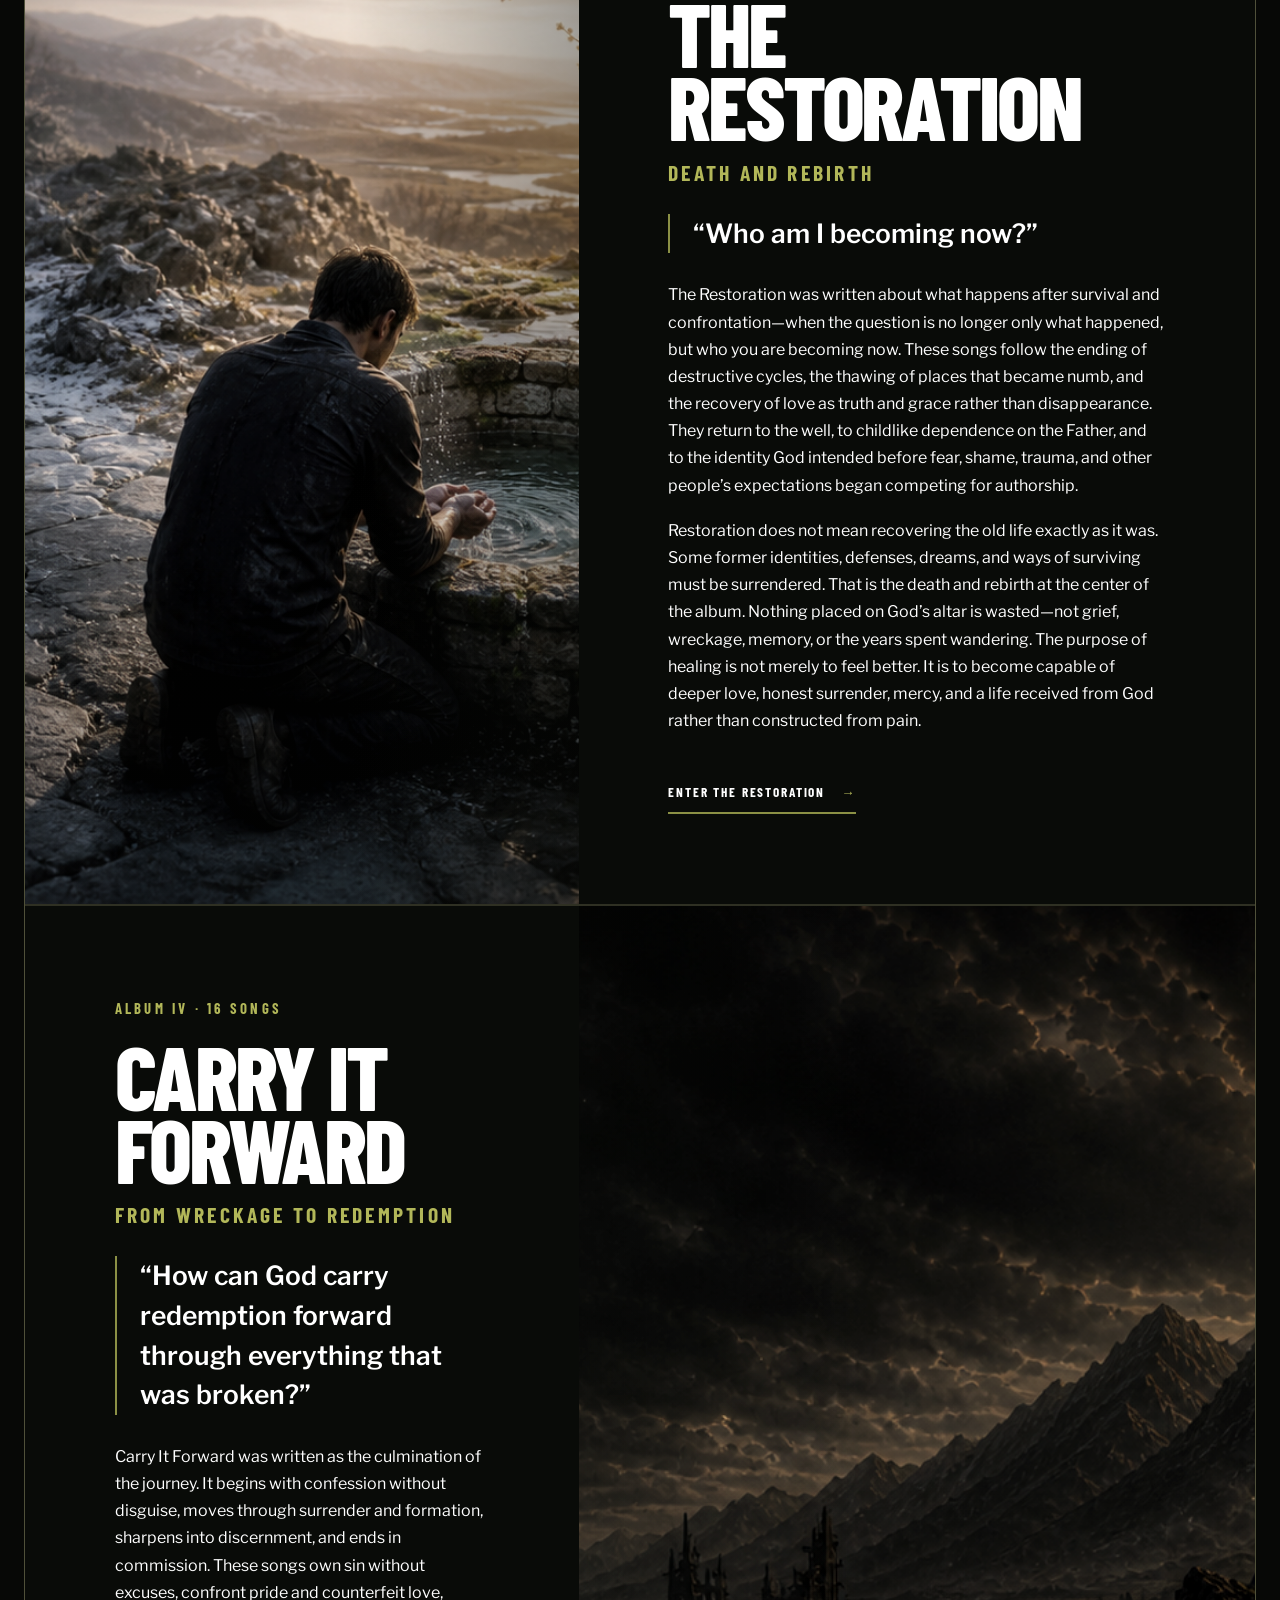
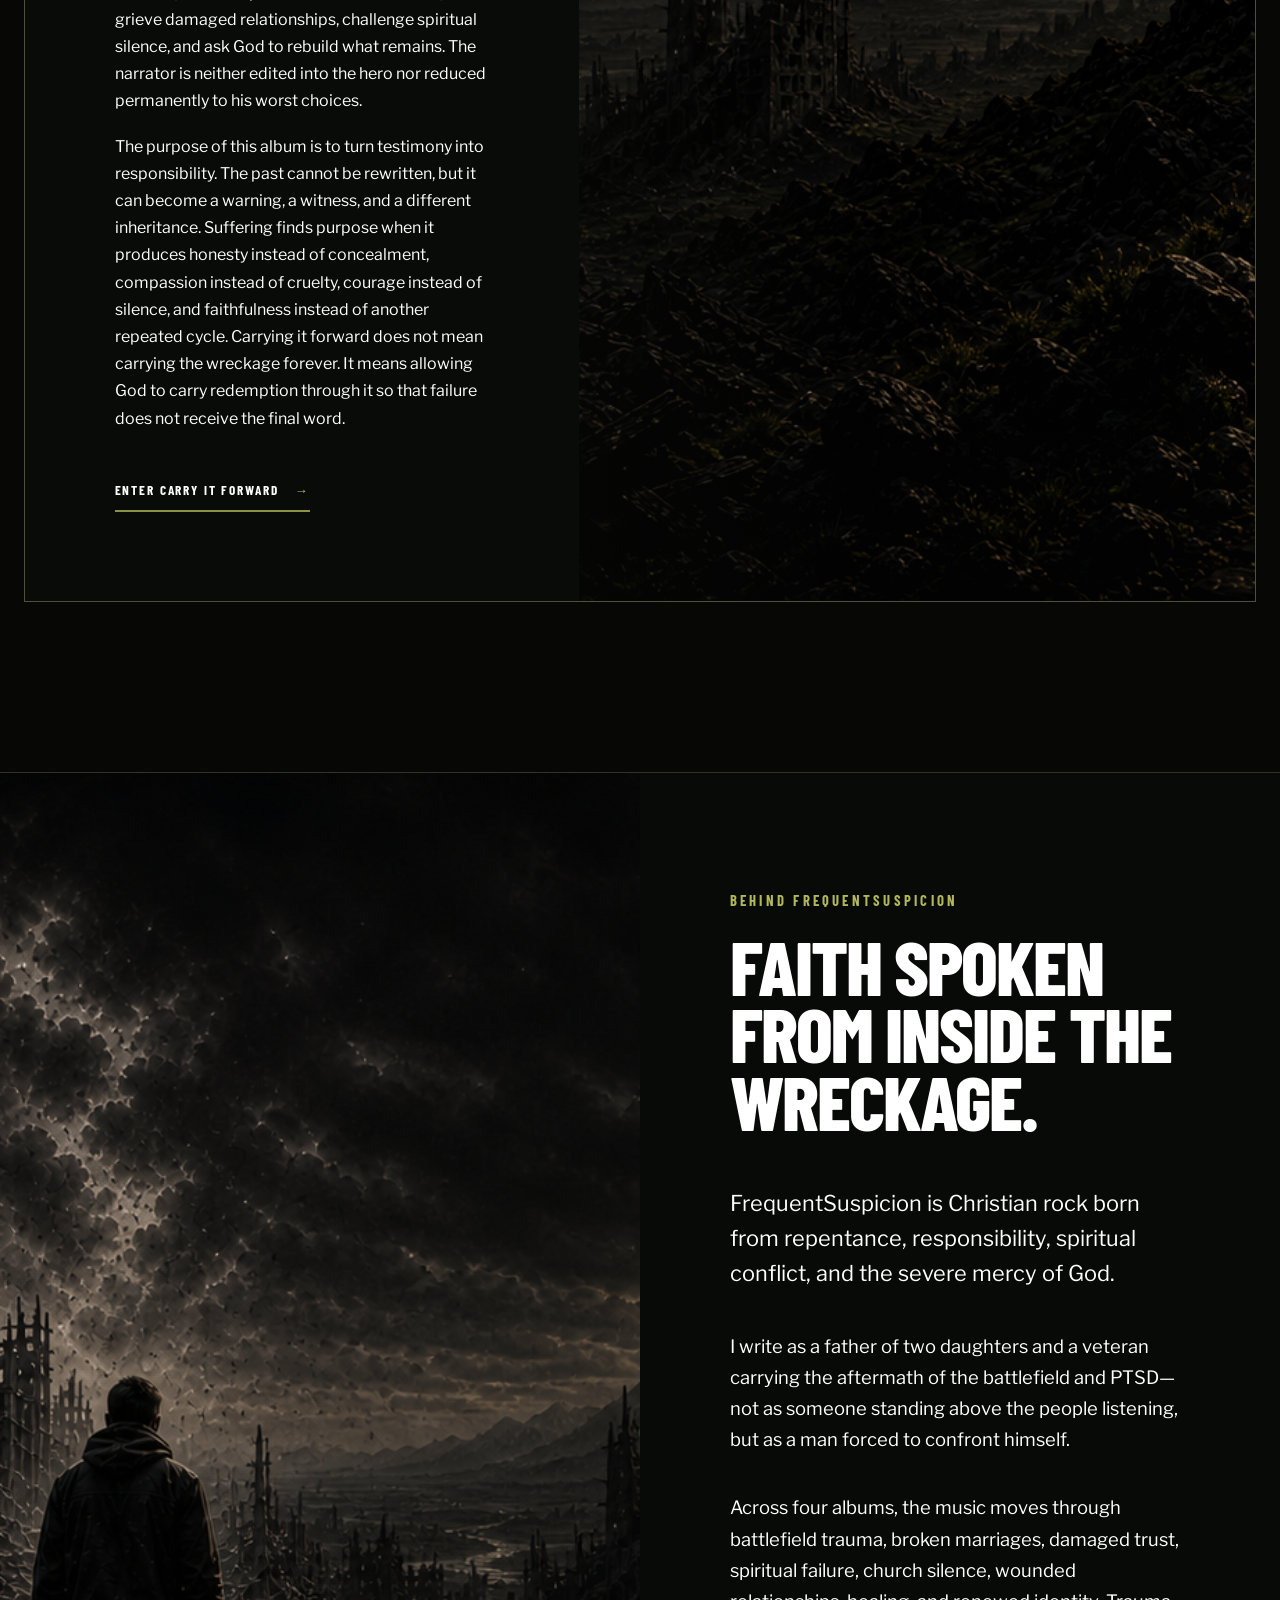
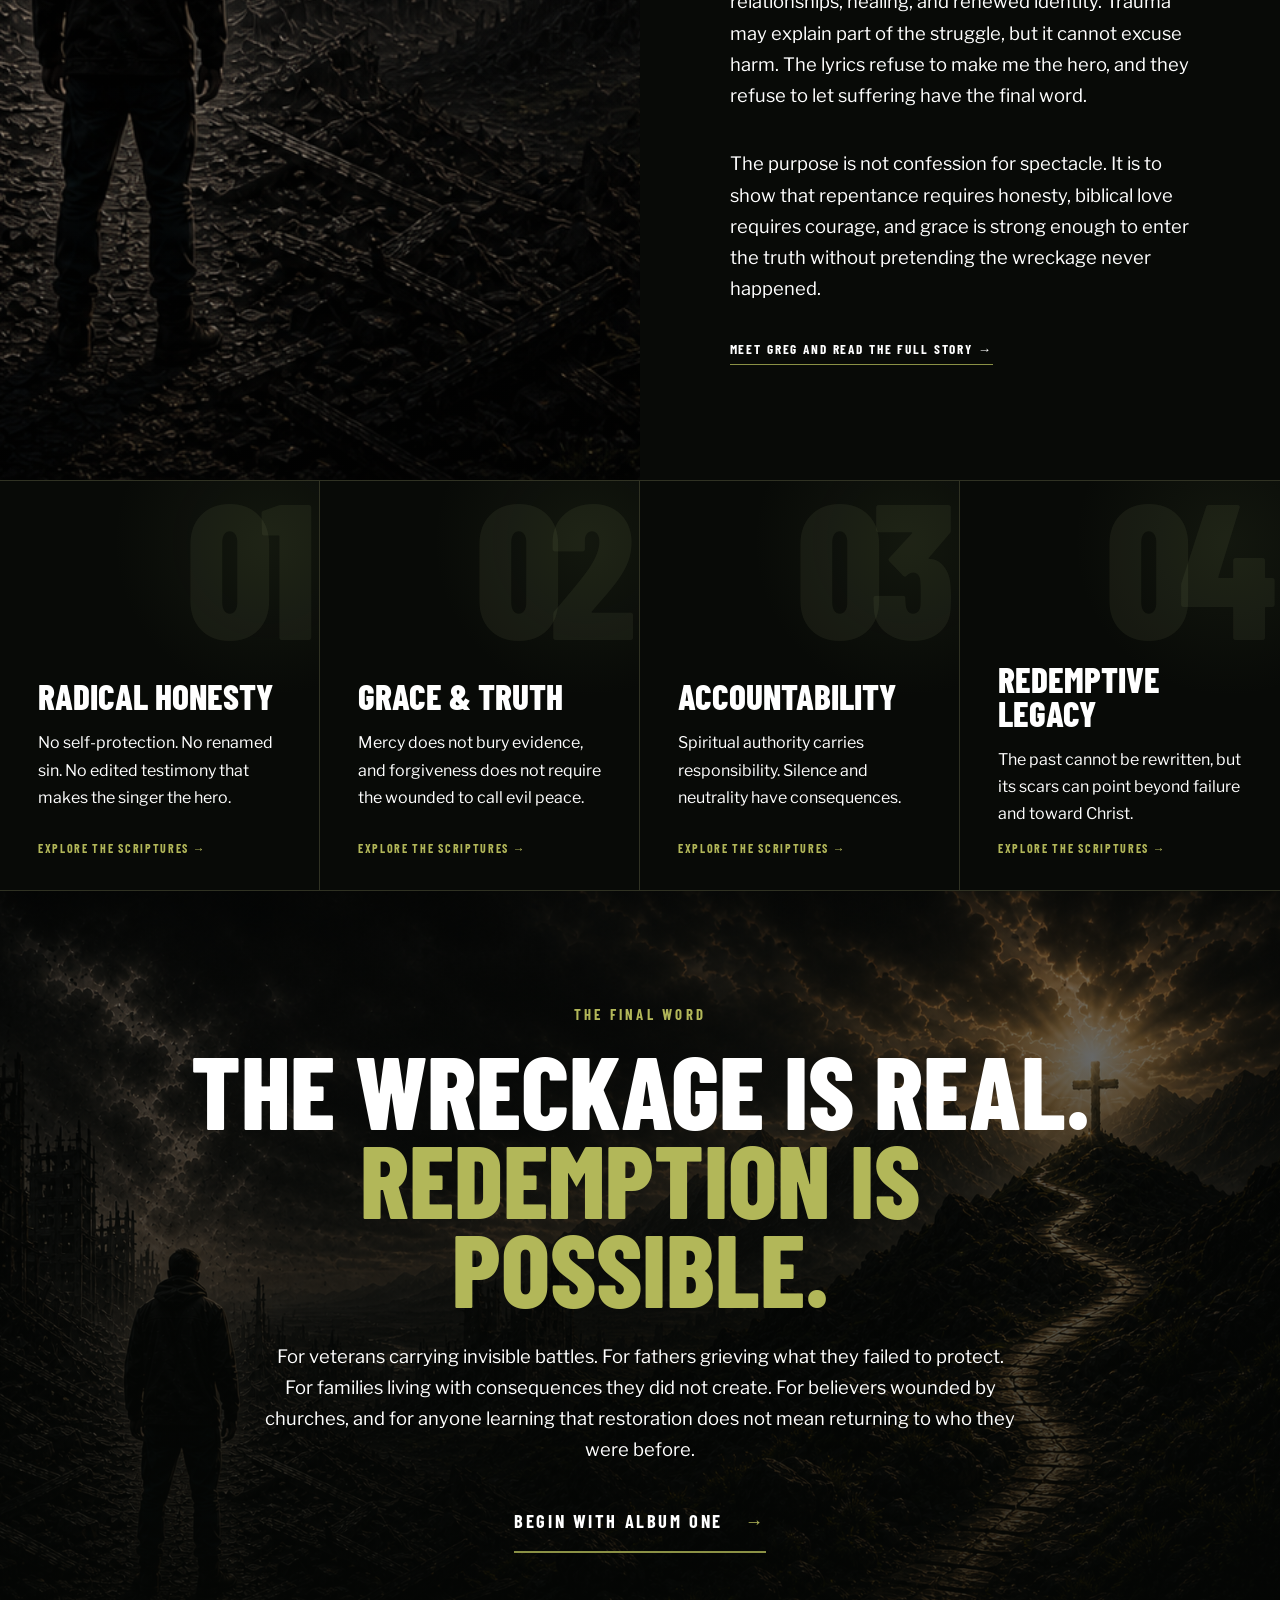
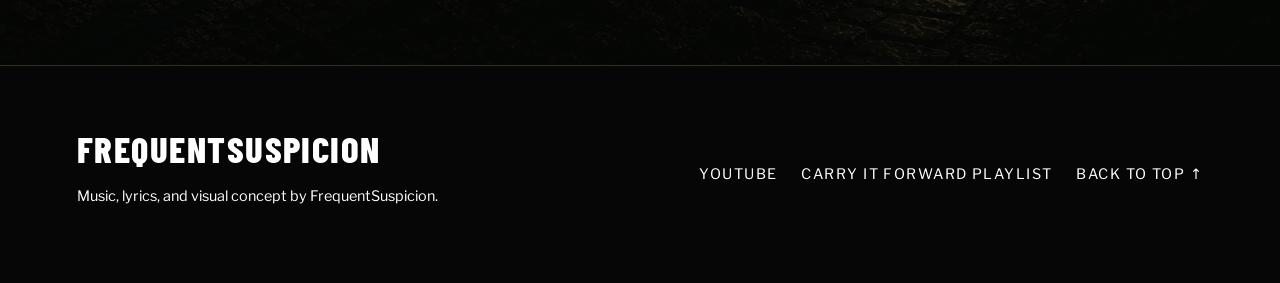
==== commit f089f864: "Correct featured song badges" ====
--- a/index.html
+++ b/index.html
@@ -96,6 +96,7 @@
         <article class="featured-song-card is-supporting" style="--feature-accent:#8197a8">
           <a class="featured-song-art" href="album.html?track=shattered-lens#the-war-came-home" aria-label="Open Shattered Lens in The War Came Home interactive album">
             <img src="assets/artwork/shattered-lens-feature-v2.webp" alt="A cracked protective lens distorting a safe home into a remembered battlefield" loading="lazy" width="1672" height="941">
+            <span class="featured-badge">Featured testimony</span>
             <span class="featured-play" aria-hidden="true">▶</span>
           </a>
           <div class="featured-song-copy">
@@ -139,6 +140,7 @@
         <article class="featured-song-card is-supporting" style="--feature-accent:#b2b759">
           <a class="featured-song-art" href="album.html?track=carry-it-forward#carry-it-forward" aria-label="Open Carry It Forward in the Carry It Forward interactive album">
             <img src="assets/artwork/carry-it-forward-feature-v2.webp" alt="A scarred hand passing a steady lantern to younger hands" loading="lazy" width="1672" height="941">
+            <span class="featured-badge">Featured prayer</span>
             <span class="featured-play" aria-hidden="true">▶</span>
           </a>
           <div class="featured-song-copy">
@@ -324,6 +326,6 @@
   <script src="pillars.js?v=2" defer></script>
   <script type="module" src="care.js?v=20260802-1"></script>
   <script src="accessibility.js?v=2" defer></script>
-  <script src="pwa.js?v=7" defer></script>
+  <script src="pwa.js?v=8" defer></script>
 </body>
 </html>
